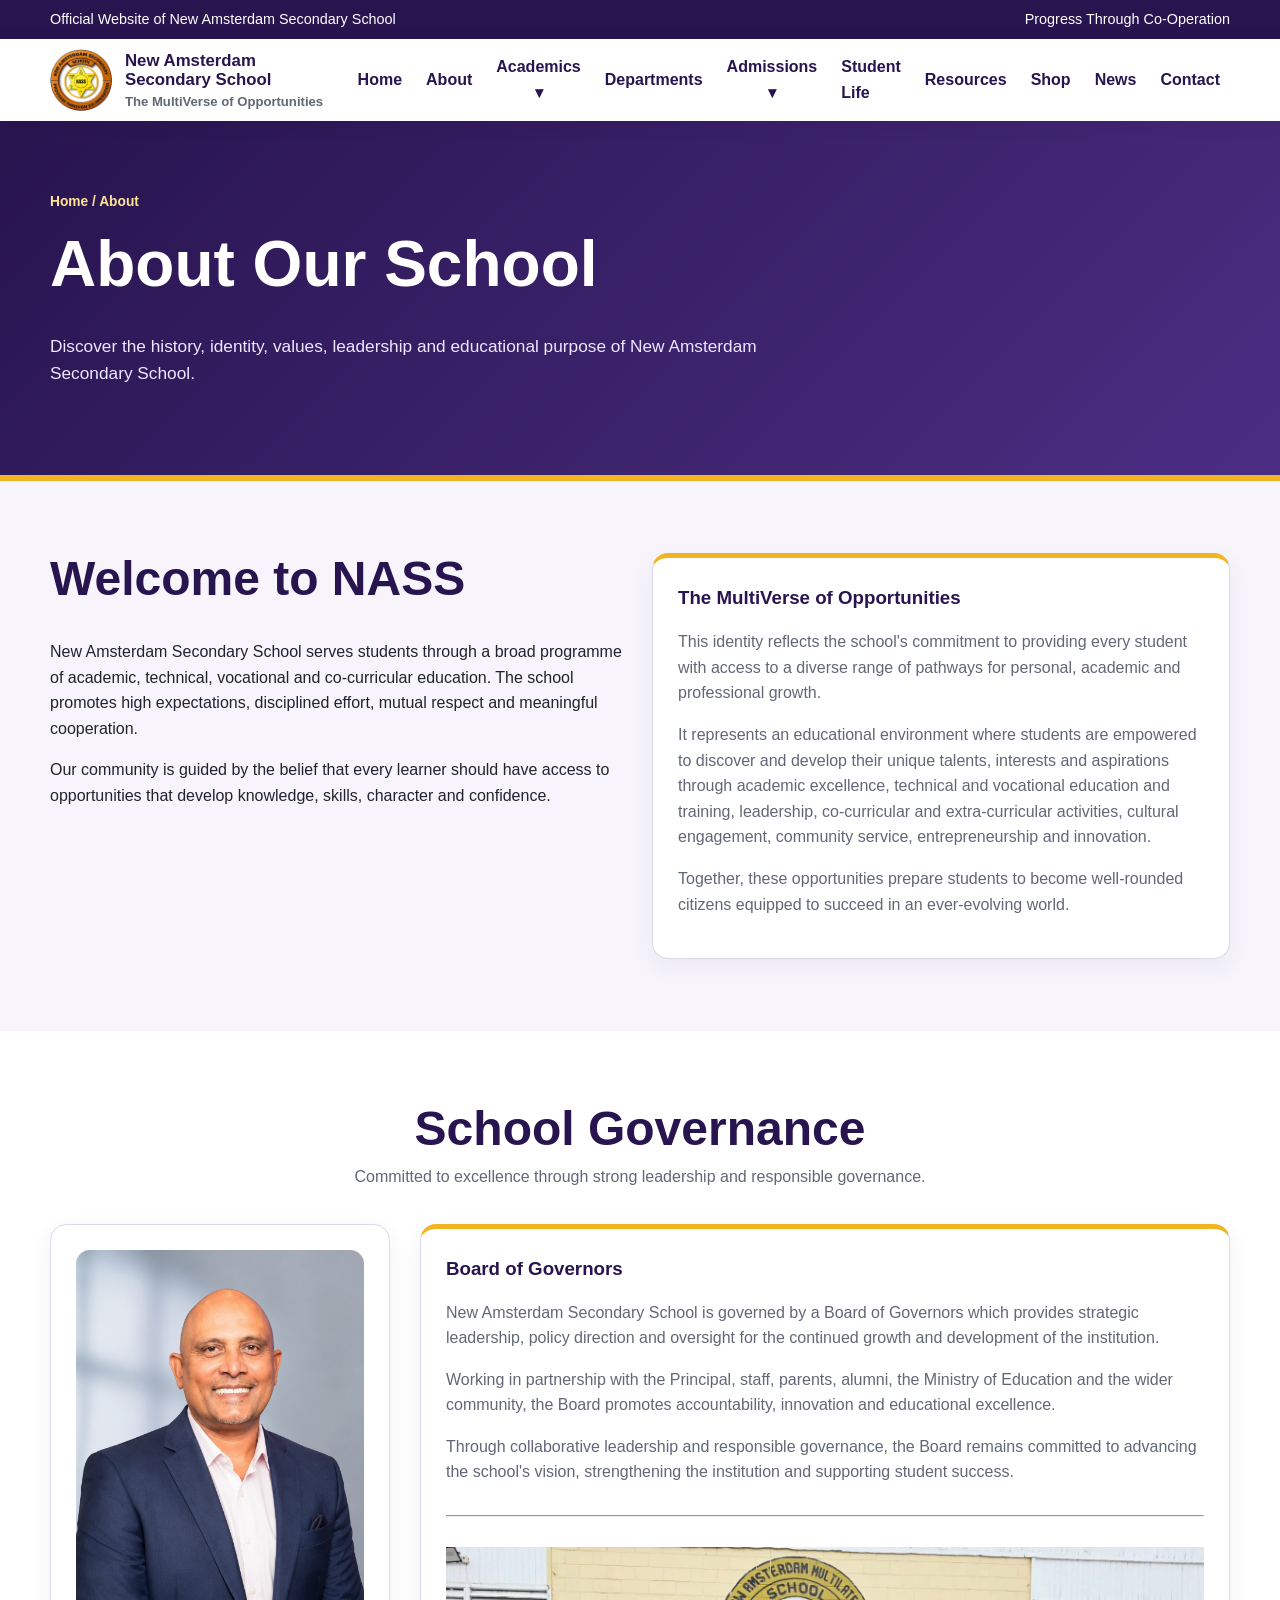
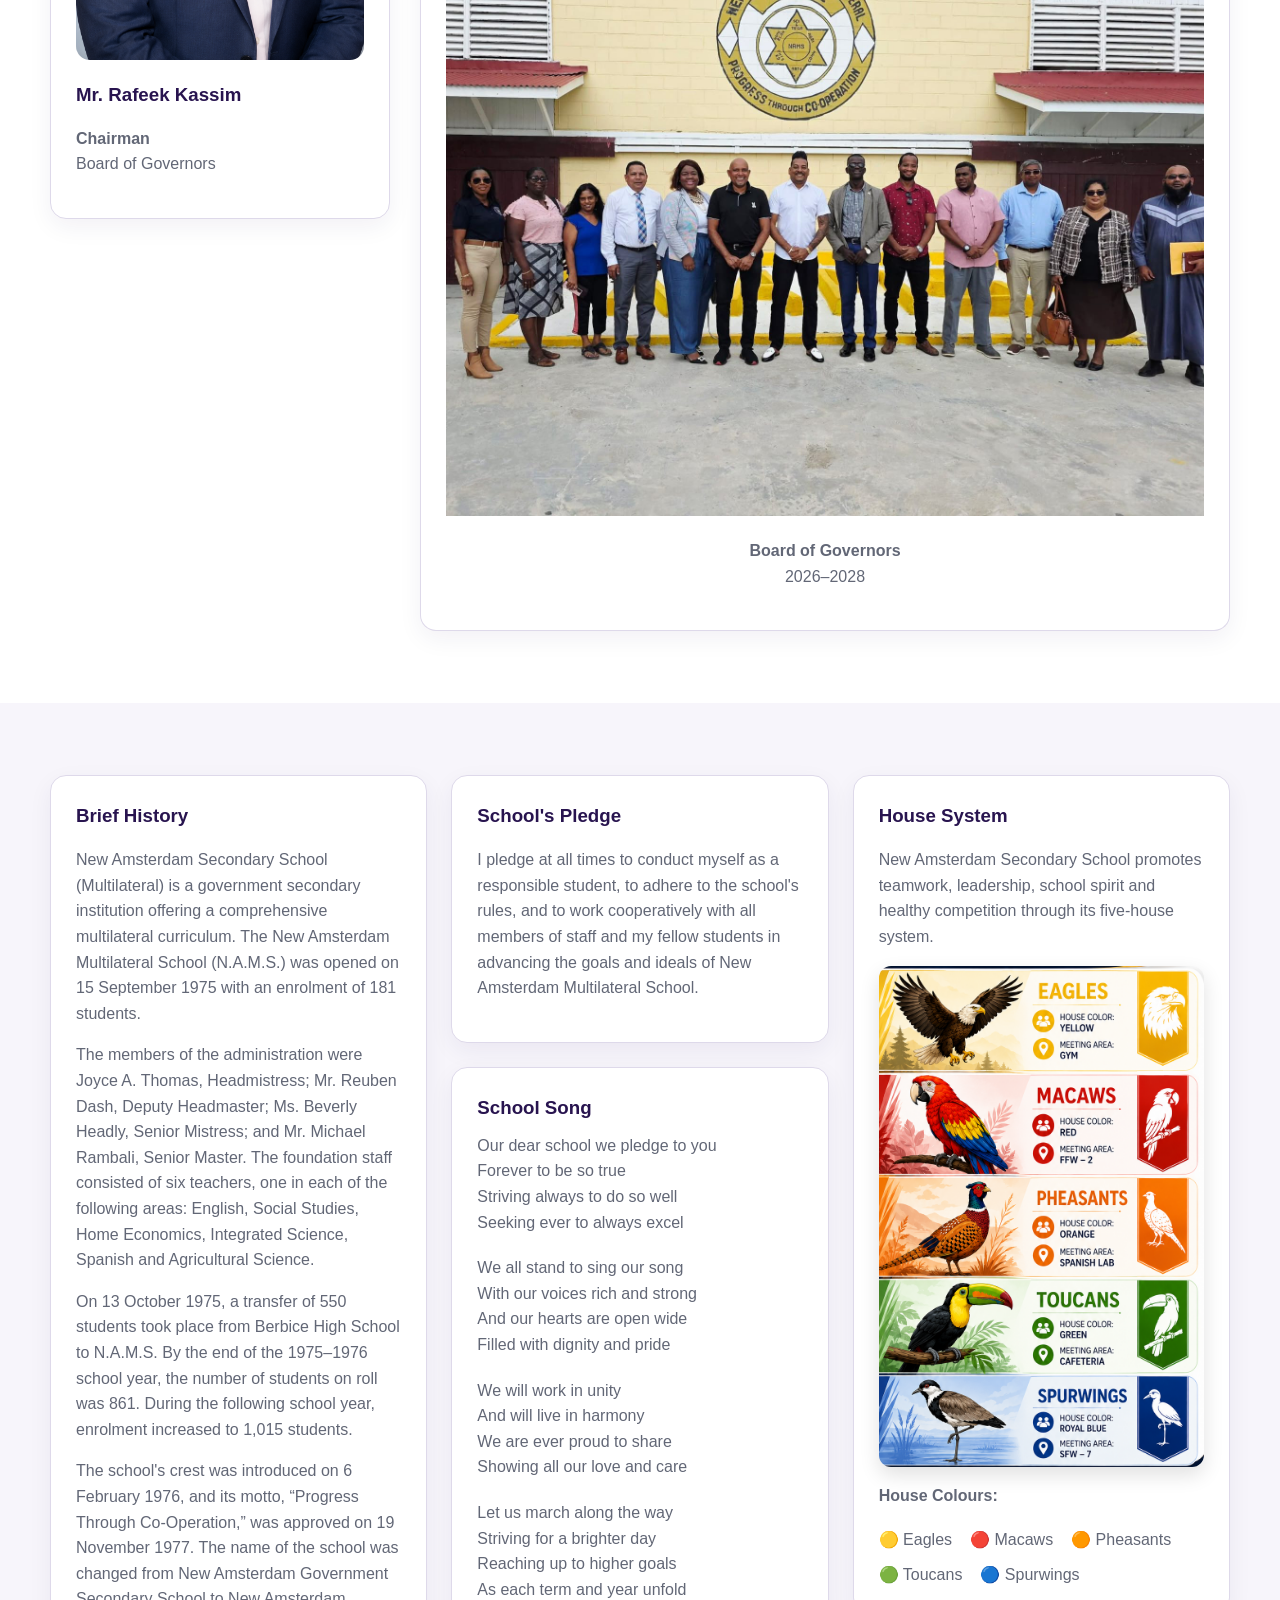
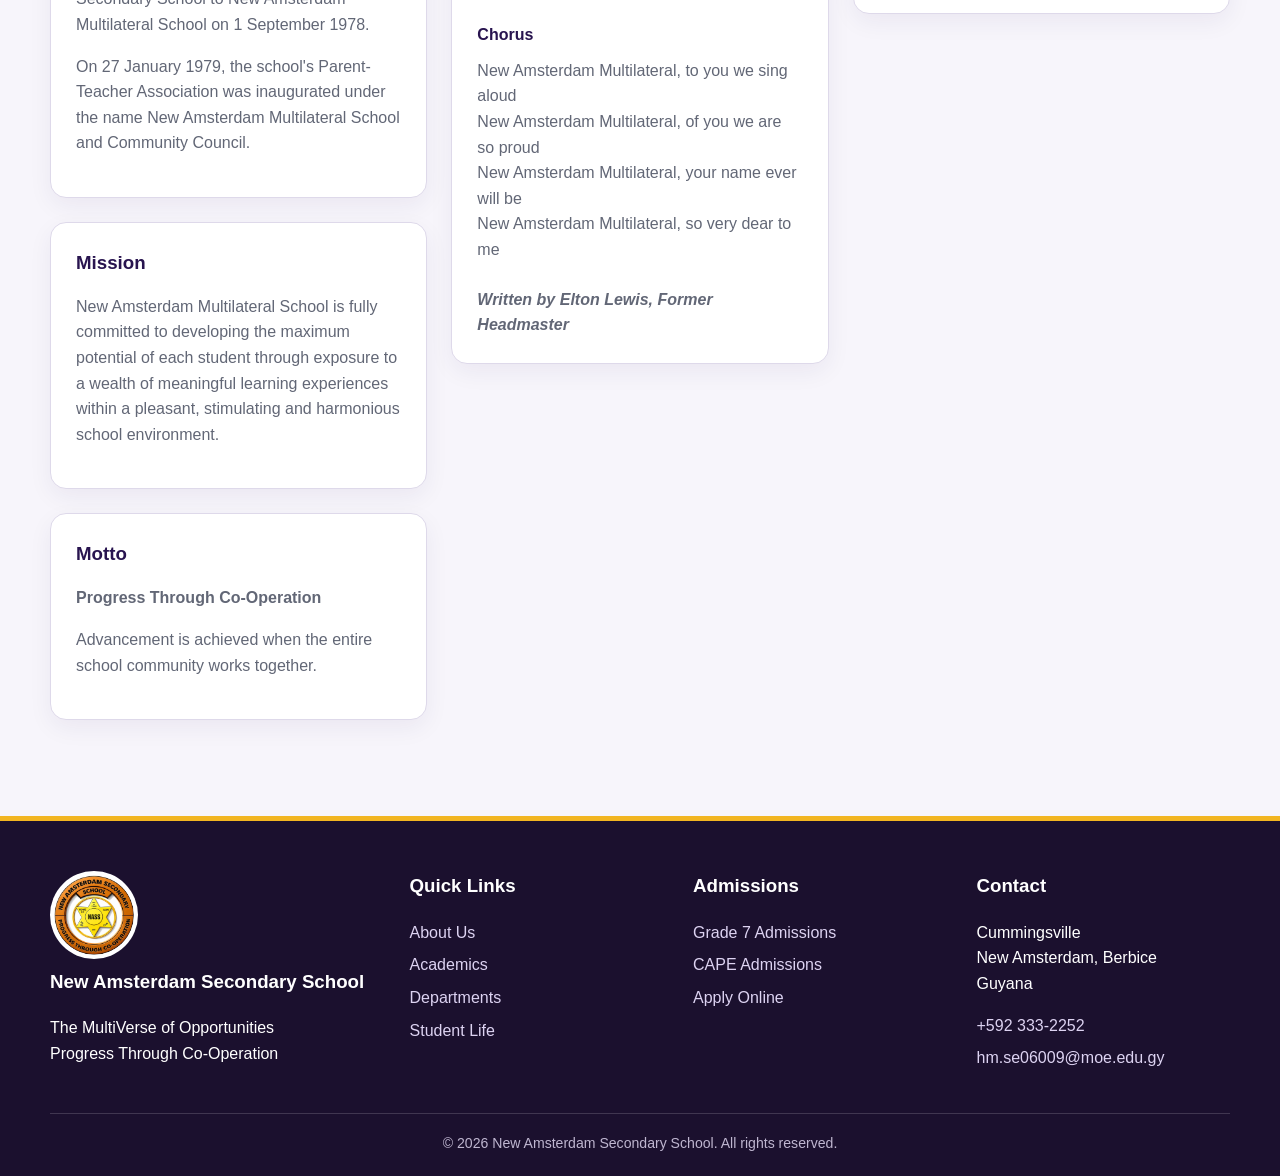
==== about.html @ 20fd279a "Add files via upload" ====
<!DOCTYPE html>
<html lang="en">
<head>
  <meta charset="UTF-8">
  <meta name="viewport" content="width=device-width, initial-scale=1">
  <title>About Us | New Amsterdam Secondary School</title>
  <meta name="description" content="Learn about New Amsterdam Secondary School.">
  <link rel="stylesheet" href="styles.css">
  <style>
    .brand-copy{display:flex;flex-direction:column;align-items:flex-start;min-width:0;line-height:1.15}
    .brand-name,.brand-tag{display:block;width:100%}
    .brand-tag{margin-top:5px}
    .welcome-layout,.about-grid{align-items:start}
    .governance-section{background:#fff}
    .governance-layout{display:grid;grid-template-columns:340px minmax(0,1fr);gap:30px;align-items:start}
    .chairman-card,.governance-text{align-self:start;height:auto;min-width:0}
    .chairman-photo{width:100%;height:410px;object-fit:cover;object-position:center top;display:block;border-radius:14px;margin-bottom:20px}
    .school-song p{margin:0 0 20px}
    .school-song h4{margin:8px 0 10px;color:var(--purple-dark)}
    .song-credit{margin-top:24px;color:var(--muted);font-style:italic;font-weight:700}
    .house-card img{width:100%;display:block;margin-top:16px;border-radius:12px;box-shadow:0 8px 20px rgba(0,0,0,.12)}
    .house-colours{display:flex;flex-wrap:wrap;gap:10px 18px;margin-top:18px}
    .house-colours span{white-space:nowrap;color:var(--muted)}
    @media(max-width:760px){.governance-layout{grid-template-columns:1fr}.chairman-photo{height:auto;aspect-ratio:4/5}}
  </style>
</head>
<body>
  <a class="skip" href="#main">Skip to content</a>
  <div class="utility"><div class="container"><span>Official Website of New Amsterdam Secondary School</span><span>Progress Through Co-Operation</span></div></div>
  <header class="site-header">
    <div class="container brand-row">
      <a class="brand" href="index.html"><img src="nass-crest.png" alt="New Amsterdam Secondary School crest"><span class="brand-copy"><span class="brand-name">New Amsterdam Secondary School</span><span class="brand-tag">The MultiVerse of Opportunities</span></span></a>
      <button class="nav-toggle" aria-expanded="false">Menu</button>
      <nav class="nav" aria-label="Main navigation">
        <a href="index.html">Home</a><a href="about.html">About</a>
        <div class="dropdown"><button class="dropbtn">Academics ▾</button><div class="dropdown-menu"><a href="academics.html#foundation">Foundation Programme</a><a href="academics.html#streams of study">Streams of Study </a><a href="academics.html#csec">CSEC</a><a href="academics.html#cape">CAPE</a><a href="academics.html#cvq">CVQ</a><a href="academics.html#ccslc">CCSLC</a></div></div>
        <a href="departments.html">Departments</a>
        <div class="dropdown"><button class="dropbtn">Admissions ▾</button><div class="dropdown-menu"><a href="admissions.html">Admissions Overview</a><a href="grade7-admissions.html">Grade 7 Admissions</a><a href="cape-admissions.html">CAPE Admissions</a></div></div>
        <a href="student-life.html">Student Life</a> <a href="resources.html">
                    Resources
<a href="shop.html">Shop</a>
                </a> <a href="news.html">News</a><a href="contact.html">Contact</a>
      </nav>
    </div>
  </header>

  <main id="main">
    <section class="page-hero"><div class="container"><div class="breadcrumbs">Home / About</div><h1>About Our School</h1><p>Discover the history, identity, values, leadership and educational purpose of New Amsterdam Secondary School.</p></div></section>

    <section class="welcome-section">
      <div class="container grid-2 welcome-layout">
        <div>
          <div class="section-head left"><h2>Welcome to NASS</h2></div>
          <p>New Amsterdam Secondary School serves students through a broad programme of academic, technical, vocational and co-curricular education. The school promotes high expectations, disciplined effort, mutual respect and meaningful cooperation.</p>
          <p>Our community is guided by the belief that every learner should have access to opportunities that develop knowledge, skills, character and confidence.</p>
        </div>
        <div class="card accent-card">
          <h3>The MultiVerse of Opportunities</h3>
          <p>This identity reflects the school's commitment to providing every student with access to a diverse range of pathways for personal, academic and professional growth.</p>
          <p>It represents an educational environment where students are empowered to discover and develop their unique talents, interests and aspirations through academic excellence, technical and vocational education and training, leadership, co-curricular and extra-curricular activities, cultural engagement, community service, entrepreneurship and innovation.</p>
          <p>Together, these opportunities prepare students to become well-rounded citizens equipped to succeed in an ever-evolving world.</p>
        </div>
      </div>
    </section>

    <section class="governance-section">
      <div class="container">
        <div class="section-head"><h2>School Governance</h2><p>Committed to excellence through strong leadership and responsible governance.</p></div>
        <div class="governance-layout">
          <div class="card chairman-card">
            <img src="chairman.png" alt="Mr. Rafeek Kassim, Chairman of the Board of Governors" class="chairman-photo">
            <h3>Mr. Rafeek Kassim</h3>
            <p><strong>Chairman</strong><br>Board of Governors</p>
          </div>
          <div class="card accent-card governance-text">
            <h3>Board of Governors</h3>
            <p>New Amsterdam Secondary School is governed by a Board of Governors which provides strategic leadership, policy direction and oversight for the continued growth and development of the institution.</p>
            <p>Working in partnership with the Principal, staff, parents, alumni, the Ministry of Education and the wider community, the Board promotes accountability, innovation and educational excellence.</p>
            <p>Through collaborative leadership and responsible governance, the Board remains committed to advancing the school's vision, strengthening the institution and supporting student success.
</p>
<hr style="margin:30px 0;">
<img src="board-members.jpeg"
     alt="Board of Governors"
     class="board-photo">
<p style="text-align:center; margin-top:15px;">
<strong>Board of Governors</strong><br>
2026–2028
</p>
          </div>
        </div>
      </div>
    </section>

    <section>
      <div class="container about-cards">
        <div class="card">
          <h3>Brief History</h3>
          <p>New Amsterdam Secondary School (Multilateral) is a government secondary institution offering a comprehensive multilateral curriculum. The New Amsterdam Multilateral School (N.A.M.S.) was opened on 15 September 1975 with an enrolment of 181 students.</p>
          <p>The members of the administration were Joyce A. Thomas, Headmistress; Mr. Reuben Dash, Deputy Headmaster; Ms. Beverly Headly, Senior Mistress; and Mr. Michael Rambali, Senior Master. The foundation staff consisted of six teachers, one in each of the following areas: English, Social Studies, Home Economics, Integrated Science, Spanish and Agricultural Science.</p>
          <p>On 13 October 1975, a transfer of 550 students took place from Berbice High School to N.A.M.S. By the end of the 1975–1976 school year, the number of students on roll was 861. During the following school year, enrolment increased to 1,015 students.</p>
          <p>The school's crest was introduced on 6 February 1976, and its motto, “Progress Through Co-Operation,” was approved on 19 November 1977. The name of the school was changed from New Amsterdam Government Secondary School to New Amsterdam Multilateral School on 1 September 1978.</p>
          <p>On 27 January 1979, the school's Parent-Teacher Association was inaugurated under the name New Amsterdam Multilateral School and Community Council.</p>
        </div>

        <div class="card"><h3>Mission</h3><p>New Amsterdam Multilateral School is fully committed to developing the maximum potential of each student through exposure to a wealth of meaningful learning experiences within a pleasant, stimulating and harmonious school environment.</p></div>

        <div class="card"><h3>Motto</h3><p><strong>Progress Through Co-Operation</strong></p><p>Advancement is achieved when the entire school community works together.</p></div>

        <div class="card"><h3>School's Pledge</h3><p>I pledge at all times to conduct myself as a responsible student, to adhere to the school's rules, and to work cooperatively with all members of staff and my fellow students in advancing the goals and ideals of New Amsterdam Multilateral School.</p></div>

        <div class="card school-song">
          <h3>School Song</h3>
          <p>Our dear school we pledge to you<br>Forever to be so true<br>Striving always to do so well<br>Seeking ever to always excel</p>
          <p>We all stand to sing our song<br>With our voices rich and strong<br>And our hearts are open wide<br>Filled with dignity and pride</p>
          <p>We will work in unity<br>And will live in harmony<br>We are ever proud to share<br>Showing all our love and care</p>
          <p>Let us march along the way<br>Striving for a brighter day<br>Reaching up to higher goals<br>As each term and year unfold</p>
          <h4>Chorus</h4>
          <p>New Amsterdam Multilateral, to you we sing aloud<br>New Amsterdam Multilateral, of you we are so proud<br>New Amsterdam Multilateral, your name ever will be<br>New Amsterdam Multilateral, so very dear to me</p>
          <div class="song-credit">Written by Elton Lewis, Former Headmaster</div>
        </div>

        <div class="card house-card">
          <h3>House System</h3>
          <p>New Amsterdam Secondary School promotes teamwork, leadership, school spirit and healthy competition through its five-house system.</p>
          <img src="houses.png" alt="New Amsterdam Secondary School House System">
          <p><strong>House Colours:</strong></p>
          <div class="house-colours"><span>🟡 Eagles</span><span>🔴 Macaws</span><span>🟠 Pheasants</span><span>🟢 Toucans</span><span>🔵 Spurwings</span></div>
        </div>
      </div>
    </section>
  </main>

  <footer class="footer">
    <div class="container">
      <div class="footer-grid">
        <div><img src="nass-crest.png" alt="New Amsterdam Secondary School crest" style="width:88px;background:white;border-radius:50%;padding:4px"><h3>New Amsterdam Secondary School</h3><p>The MultiVerse of Opportunities<br>Progress Through Co-Operation</p></div>
        <div><h3>Quick Links</h3><a href="about.html">About Us</a><a href="academics.html">Academics</a><a href="departments.html">Departments</a><a href="student-life.html">Student Life</a></div>
        <div><h3>Admissions</h3><a href="grade7-admissions.html">Grade 7 Admissions</a><a href="cape-admissions.html">CAPE Admissions</a><a href="https://script.google.com/macros/s/AKfycbzB4xOwSAQT3T6wn8Ftz0v46wFkwLbsAv4fvyOl8fUjMCfb0Seq74mv4WgK6Ysi33HO/exec" target="_blank" rel="noopener">Apply Online</a></div>
        <div><h3>Contact</h3><p>Cummingsville<br>New Amsterdam, Berbice<br>Guyana</p><a href="tel:+5923332252">+592 333-2252</a><a href="mailto:hm.se06009@moe.edu.gy">hm.se06009@moe.edu.gy</a></div>
      </div>
      <div class="footer-bottom">© <span data-year></span> New Amsterdam Secondary School. All rights reserved.</div>
    </div>
  </footer>

  <script src="script.js"></script>
</body>
</html>
---- styles.css ----
:root{--purple:#4b2e83;--purple-dark:#28144f;--purple-soft:#eee8f8;--gold:#f2b521;--gold-soft:#fff4d1;--ink:#1f2430;--muted:#626776;--white:#fff;--line:#ded9ea;--bg:#f7f5fb;--green:#17744a;--shadow:0 14px 38px rgba(40,20,79,.11)}
*{box-sizing:border-box}html{scroll-behavior:smooth}body{margin:0;font-family:Inter,Segoe UI,Arial,sans-serif;color:var(--ink);background:var(--bg);line-height:1.6}img{max-width:100%}a{color:inherit}.container{width:min(1180px,calc(100% - 36px));margin:auto}.skip{position:absolute;left:-999px}.skip:focus{left:12px;top:12px;background:#fff;padding:10px;z-index:99}.utility{background:var(--purple-dark);color:#fff;font-size:.9rem}.utility .container{display:flex;justify-content:space-between;gap:16px;padding:8px 0;flex-wrap:wrap}.site-header{background:#fff;position:sticky;top:0;z-index:40;box-shadow:0 3px 16px rgba(0,0,0,.08)}.brand-row{display:flex;align-items:center;justify-content:space-between;min-height:82px;gap:22px}.brand{display:flex;align-items:center;gap:13px;text-decoration:none}.brand img{width:62px;height:62px;object-fit:contain}.brand-copy{display:flex;flex-direction:column;align-items:flex-start;min-width:0;line-height:1.15}.brand-name{display:block;font-weight:900;color:var(--purple-dark);font-size:1.2rem;line-height:1.15;white-space:nowrap}.brand-tag{display:block;margin-top:5px;font-size:.82rem;color:var(--muted);font-weight:700;white-space:nowrap}.nav-toggle{display:none;border:0;background:var(--purple-soft);color:var(--purple-dark);padding:10px 12px;border-radius:8px;font-weight:800}.nav{display:flex;align-items:center;gap:4px}.nav a,.dropbtn{border:0;background:none;text-decoration:none;color:var(--purple-dark);font:inherit;font-weight:800;padding:12px 10px;border-radius:8px;cursor:pointer}.nav a:hover,.nav a.active,.dropbtn:hover{background:var(--purple-soft)}.dropdown{position:relative}.dropdown-menu{display:none;position:absolute;top:100%;left:0;min-width:235px;background:#fff;border:1px solid var(--line);border-radius:12px;padding:8px;box-shadow:var(--shadow)}.dropdown:hover .dropdown-menu,.dropdown:focus-within .dropdown-menu{display:block}.dropdown-menu a{display:block}.staff-link{background:var(--gold)!important;color:var(--purple-dark)!important}.hero{position:relative;background-image:linear-gradient(90deg,rgba(27,12,58,.94) 0%,rgba(40,20,79,.86) 46%,rgba(40,20,79,.58) 72%,rgba(40,20,79,.42) 100%),url("banner.jpeg");background-size:cover;background-position:center center;background-repeat:no-repeat;color:#fff;overflow:hidden;border-bottom:6px solid var(--gold)}.hero::after{content:"";position:absolute;inset:0;background:linear-gradient(180deg,rgba(0,0,0,.06),rgba(0,0,0,.18));pointer-events:none}.hero-grid{position:relative;z-index:1;display:grid;grid-template-columns:minmax(0,1.35fr) minmax(240px,.65fr);min-height:590px;align-items:center;gap:48px;padding:72px 0}.hero-copy{max-width:780px}.eyebrow{display:inline-block;color:#ffe79a;text-transform:uppercase;letter-spacing:.14em;font-weight:900;font-size:.78rem}.hero h1{font-size:clamp(3rem,6vw,5.8rem);line-height:.94;margin:14px 0 14px;text-wrap:balance;text-shadow:0 5px 18px rgba(0,0,0,.32)}.hero-tagline{margin:0 0 10px!important;color:#ffd75e!important;font-size:clamp(1.25rem,2.2vw,1.8rem)!important;font-weight:900;letter-spacing:.015em}.hero-intro{font-size:clamp(1rem,1.5vw,1.2rem)!important;max-width:690px;color:#f3efff!important;text-shadow:0 2px 8px rgba(0,0,0,.4)}.hero-crest{display:grid;place-items:center}.hero-crest img{width:min(300px,24vw);filter:drop-shadow(0 22px 38px rgba(0,0,0,.38));background:rgba(255,255,255,.97);border-radius:50%;padding:8px;border:7px solid var(--gold)}.actions{display:flex;gap:12px;flex-wrap:wrap;margin-top:26px}.btn{display:inline-flex;align-items:center;justify-content:center;text-decoration:none;font-weight:900;border-radius:10px;padding:13px 19px;border:2px solid transparent}.btn-primary{background:var(--gold);color:var(--purple-dark)}.btn-light{border-color:#fff;color:#fff}.btn-purple{background:var(--purple);color:#fff}.quick{margin-top:-34px;position:relative;z-index:3}.quick-grid{display:grid;grid-template-columns:repeat(4,1fr);background:#fff;border-radius:18px;box-shadow:var(--shadow);overflow:hidden}.quick a{padding:24px 20px;text-decoration:none;border-right:1px solid var(--line)}.quick a:last-child{border:0}.quick strong{display:block;color:var(--purple-dark);font-size:1.04rem}.quick span{font-size:.87rem;color:var(--muted)}section{padding:72px 0}.section-head{max-width:760px;margin:0 auto 34px;text-align:center}.section-head.left{margin-left:0;text-align:left}.section-head h2{font-size:clamp(2rem,4vw,3rem);color:var(--purple-dark);margin:0 0 9px;line-height:1.08}.section-head p{margin:0;color:var(--muted)}.grid-2{display:grid;grid-template-columns:repeat(2,1fr);gap:24px}.grid-3{display:grid;grid-template-columns:repeat(3,1fr);gap:22px};align-items:start;
}.grid-4{display:grid;grid-template-columns:repeat(4,1fr);gap:20px}.card{background:#fff;border:1px solid var(--line);border-radius:16px;padding:25px;box-shadow:0 8px 24px rgba(40,20,79,.06)}.card h3{color:var(--purple-dark);margin:0 0 10px}.card p{color:var(--muted)}.icon{width:48px;height:48px;border-radius:12px;background:var(--purple-soft);display:grid;place-items:center;color:var(--purple);font-weight:900;font-size:1.2rem;margin-bottom:16px}.accent-card{border-top:5px solid var(--gold)}.purple-band{background:var(--purple-dark);color:#fff}.purple-band .section-head h2,.purple-band h3{color:#fff}.purple-band .section-head p{color:#ddd3f2}.programme-card{background:#fff;color:var(--ink);border-radius:15px;padding:24px}.programme-card .label{display:inline-block;background:var(--gold-soft);color:#6b4c00;border-radius:999px;padding:5px 10px;font-weight:900;font-size:.78rem}.news-card{overflow:hidden;padding:0}.news-visual{height:165px;background:linear-gradient(135deg,var(--purple),#7a5bb3);display:grid;place-items:center;color:#fff;font-size:2.5rem}.news-body{padding:22px}.notice{background:var(--gold-soft);border-left:5px solid var(--gold);padding:16px 18px;border-radius:9px}.page-hero{background:linear-gradient(135deg,var(--purple-dark),var(--purple));color:#fff;padding:70px 0;border-bottom:6px solid var(--gold)}.page-hero h1{font-size:clamp(2.5rem,5vw,4.5rem);margin:0 0 10px}.page-hero p{max-width:760px;color:#eee7ff;font-size:1.08rem}.breadcrumbs{font-weight:800;font-size:.86rem;color:#ffe394}.content-list{padding-left:20px}.content-list li{margin-bottom:9px}.requirements{display:grid;grid-template-columns:repeat(2,1fr);gap:12px}.requirements div{background:var(--gold-soft);border-left:4px solid var(--gold);padding:14px;border-radius:8px;font-weight:800}.table-wrap{overflow:auto}.programme-table{width:100%;border-collapse:collapse;background:#fff}.programme-table th,.programme-table td{border:1px solid var(--line);padding:12px;text-align:left;vertical-align:top}.programme-table th{background:var(--purple);color:#fff}.contact-grid{display:grid;grid-template-columns:.8fr 1.2fr;gap:25px}.form-card label{display:block;font-weight:800;margin:12px 0 6px}.form-card input,.form-card textarea{width:100%;border:1px solid #bdb7cc;border-radius:8px;padding:11px;font:inherit}.form-card textarea{min-height:130px}.footer{background:#1b102e;color:#fff;border-top:5px solid var(--gold);padding:50px 0 22px}.footer-grid{display:grid;grid-template-columns:1.3fr repeat(3,1fr);gap:30px}.footer h3{margin-top:0}.footer a{display:block;text-decoration:none;color:#ddd3f2;margin:7px 0}.footer-bottom{border-top:1px solid rgba(255,255,255,.16);margin-top:30px;padding-top:18px;text-align:center;color:#bfb6d0;font-size:.88rem}
@media(max-width:980px){.nav-toggle{display:block}.nav{display:none;position:absolute;top:82px;left:0;right:0;background:#fff;padding:12px 18px;box-shadow:var(--shadow);flex-direction:column;align-items:stretch}.nav.open{display:flex}.dropdown-menu{position:static;box-shadow:none;border:0;padding-left:14px}.dropdown:hover .dropdown-menu{display:none}.dropdown.open .dropdown-menu{display:block}.hero-grid{grid-template-columns:1fr;text-align:center;min-height:auto;padding:64px 0}.hero p{margin-left:auto;margin-right:auto}.actions{justify-content:center}.hero-crest{display:grid}.hero-crest img{width:min(230px,48vw)}.quick-grid,.grid-4{grid-template-columns:repeat(2,1fr)}.grid-3{grid-template-columns:repeat(2,1fr)}.footer-grid{grid-template-columns:repeat(2,1fr)}}
@media(max-width:680px){.utility .container{justify-content:center}.brand-name{font-size:1rem}.brand-tag{display:none}.quick-grid,.grid-2,.grid-3,.grid-4,.contact-grid,.footer-grid,.requirements{grid-template-columns:1fr}.quick a{border-right:0;border-bottom:1px solid var(--line)}.hero-grid{min-height:auto;padding:58px 0 64px;gap:30px}.hero h1{font-size:clamp(2.65rem,12vw,4rem)}.hero-crest img{width:min(190px,52vw)}section{padding:55px 0}.page-hero{padding:55px 0}}
.foundation-image{
    margin-top:25px;
}

.foundation-image img{
    width:100%;
    border-radius:12px;
    display:block;
    box-shadow:0 8px 20px rgba(0,0,0,.12);
}
.cvq-image{
    margin-top:25px;
}

.cvq-image img{
    width:120%;
    border-radius:12px;
    display:block;
    box-shadow:0 8px 20px rgba(0,0,0,.12);
}
.about-cards{
    column-count:3;
    column-gap:24px;
}

.about-cards .card{
    display:inline-block;
    width:100%;
    margin:0 0 24px;
    break-inside:avoid;
}

@media (max-width:980px){
    .about-cards{
        column-count:2;
    }
}

@media (max-width:680px){
    .about-cards{
        column-count:1;
    }
}
.board-members {
    width:100%;
    border-radius:12px;
    margin-top:20px;
    border:4px solid #ffffff;
    box-shadow:0 8px 24px rgba(0,0,0,.15);
}
.brand{
    min-width:0;
}

.brand-copy{
    min-width:0;
}

.brand-name{
    font-size:1.05rem;
    white-space:normal;
    line-height:1.15;
}

.brand-tag{
    white-space:normal;
}

.nav{
    margin-left:auto;
}
.pe-uniform-wrapper{
    display:flex;
    justify-content:center;
}

.pe-uniform-wrapper .uniform-card{
    width:100%;
    max-width:900px;
}
.uniform-group .section-head{
    text-align:center;
    margin-bottom:30px;
}

.uniform-group .section-head h2{
    margin-bottom:10px;
}
.cricket-feature{
    background:#fff;
}

.cricket-story{
    padding:30px;
}

.cricket-story-text{
    max-width:900px;
    margin:0 auto 30px;
    text-align:center;
}

.cricket-story-text h3{
    font-size:1.6rem;
}

.cricket-gallery{
    display:grid;
    grid-template-columns:repeat(2,minmax(0,1fr));
    gap:18px;
}

.cricket-gallery a{
    display:block;
    overflow:hidden;
    border-radius:12px;
}

.cricket-gallery img{
    width:100%;
    height:320px;
    display:block;
    object-fit:cover;
    transition:transform .25s ease;
}

.cricket-gallery img:hover{
    transform:scale(1.03);
}

@media(max-width:760px){

    .cricket-gallery{
        grid-template-columns:1fr;
    }

    .cricket-gallery img{
        height:auto;
    }

}
/* Streams of Study */

.streams-grid{
    display:grid;
    grid-template-columns:repeat(auto-fit,minmax(230px,1fr));
    gap:18px;
    margin-top:20px;
}

.stream-box{
    background:#f8f8ff;
    border:1px solid #e6e0ff;
    border-radius:14px;
    padding:18px;
}

.stream-box h4{
    margin-bottom:10px;
    color:var(--purple-dark);
}

.stream-box p{
    margin:0;
}

.stream-box ul{
    margin:10px 0 0 20px;
}
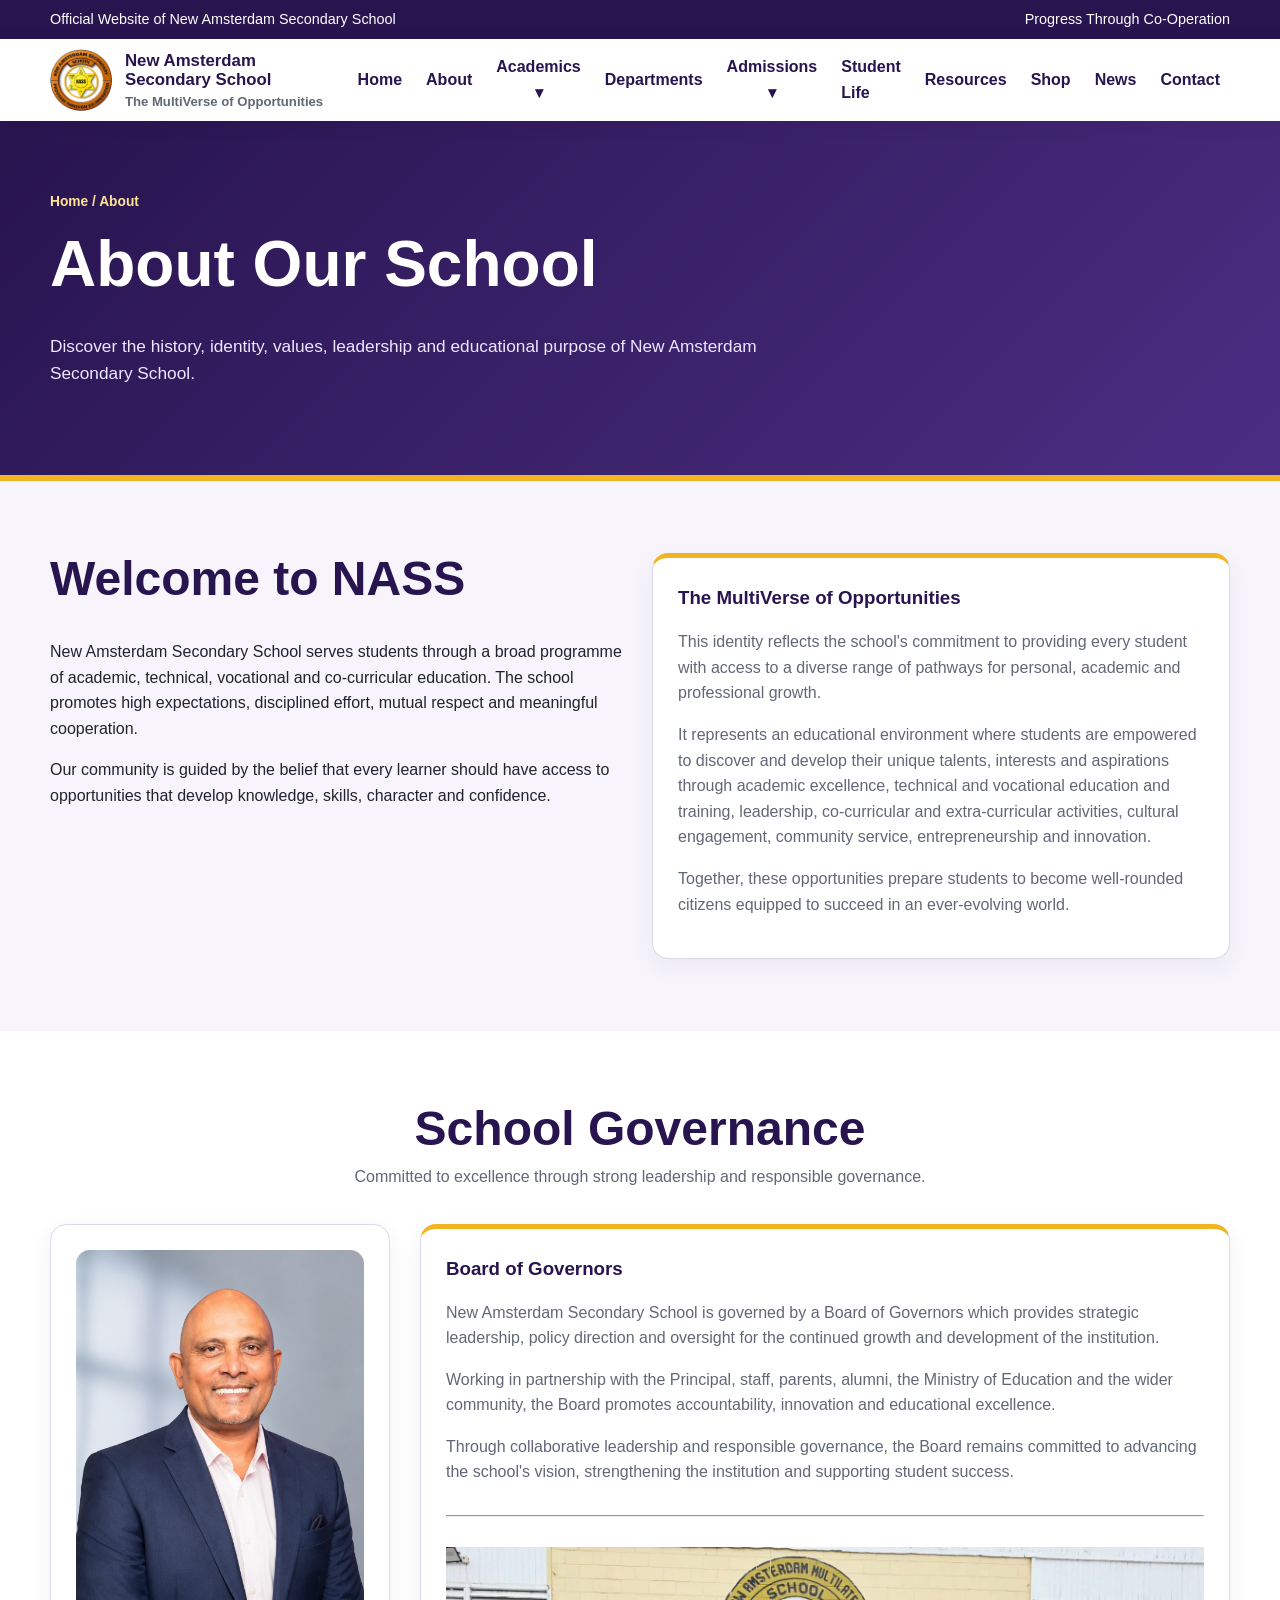
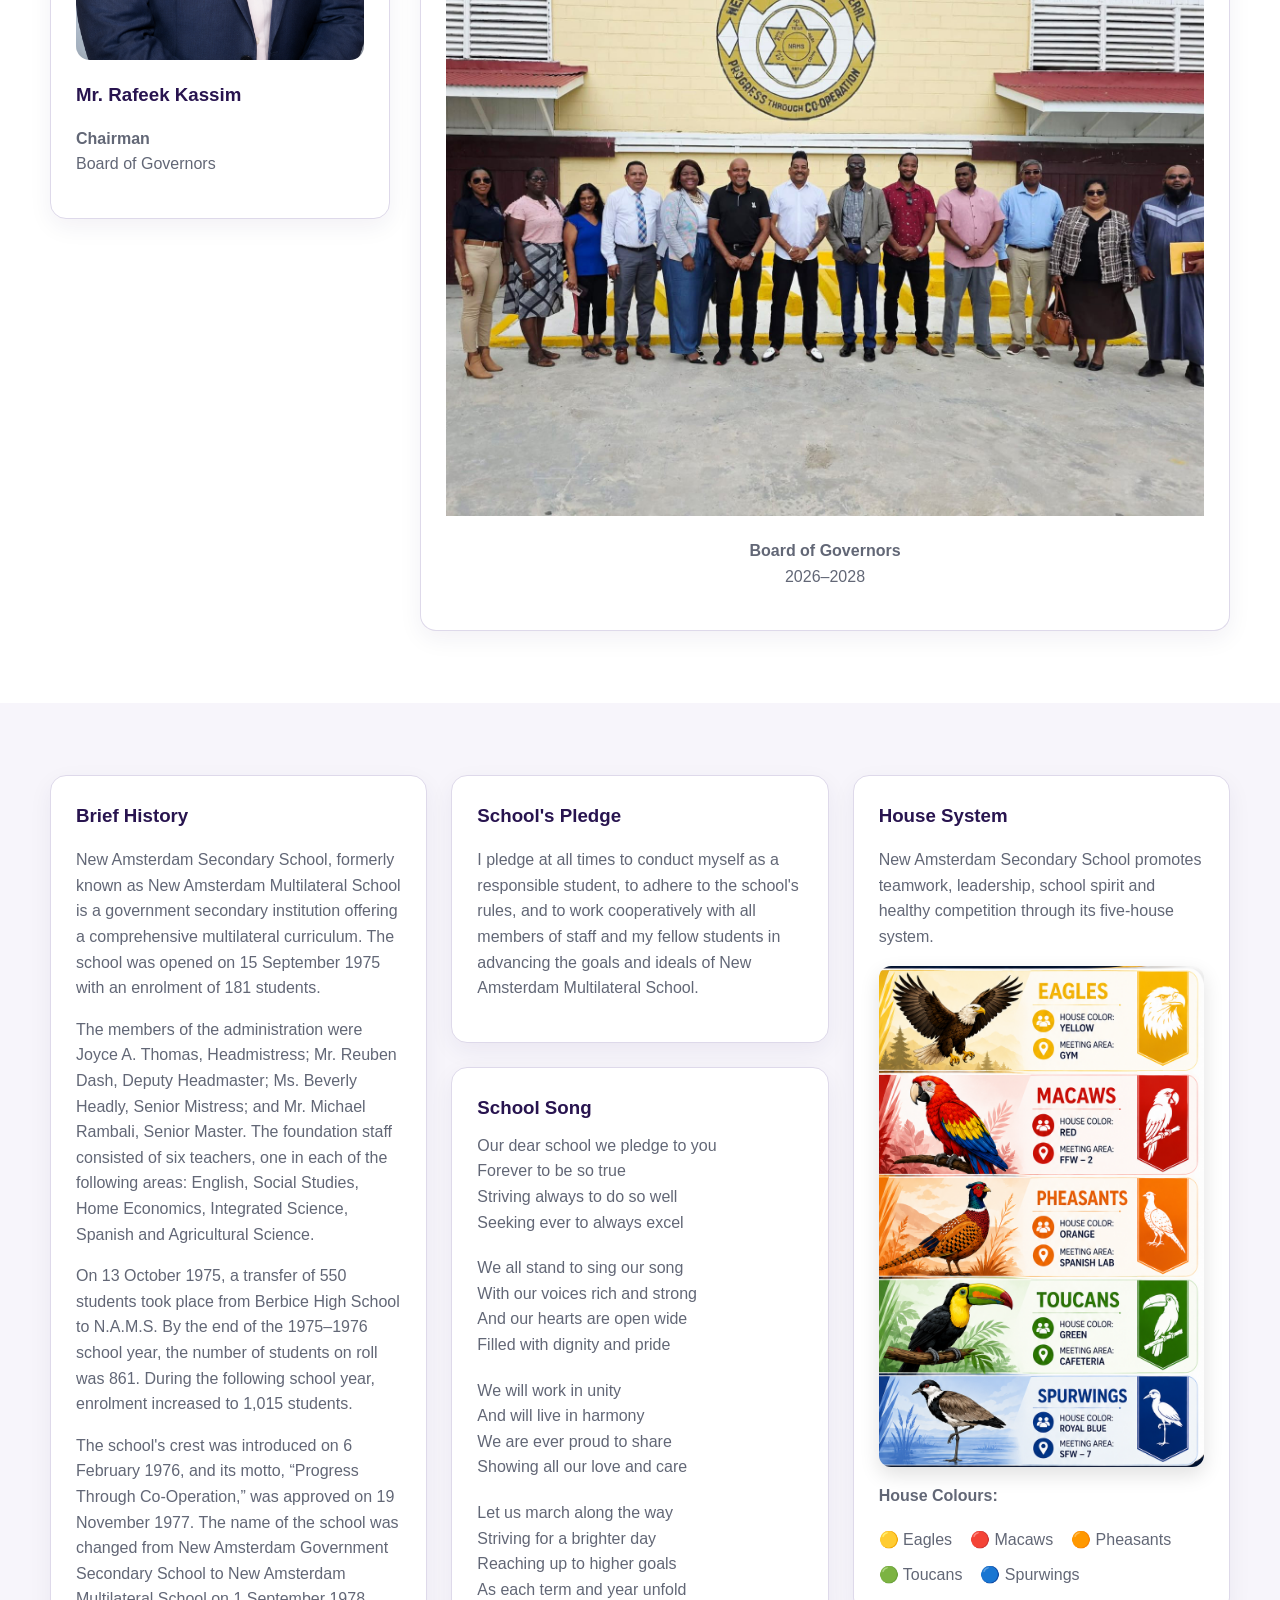
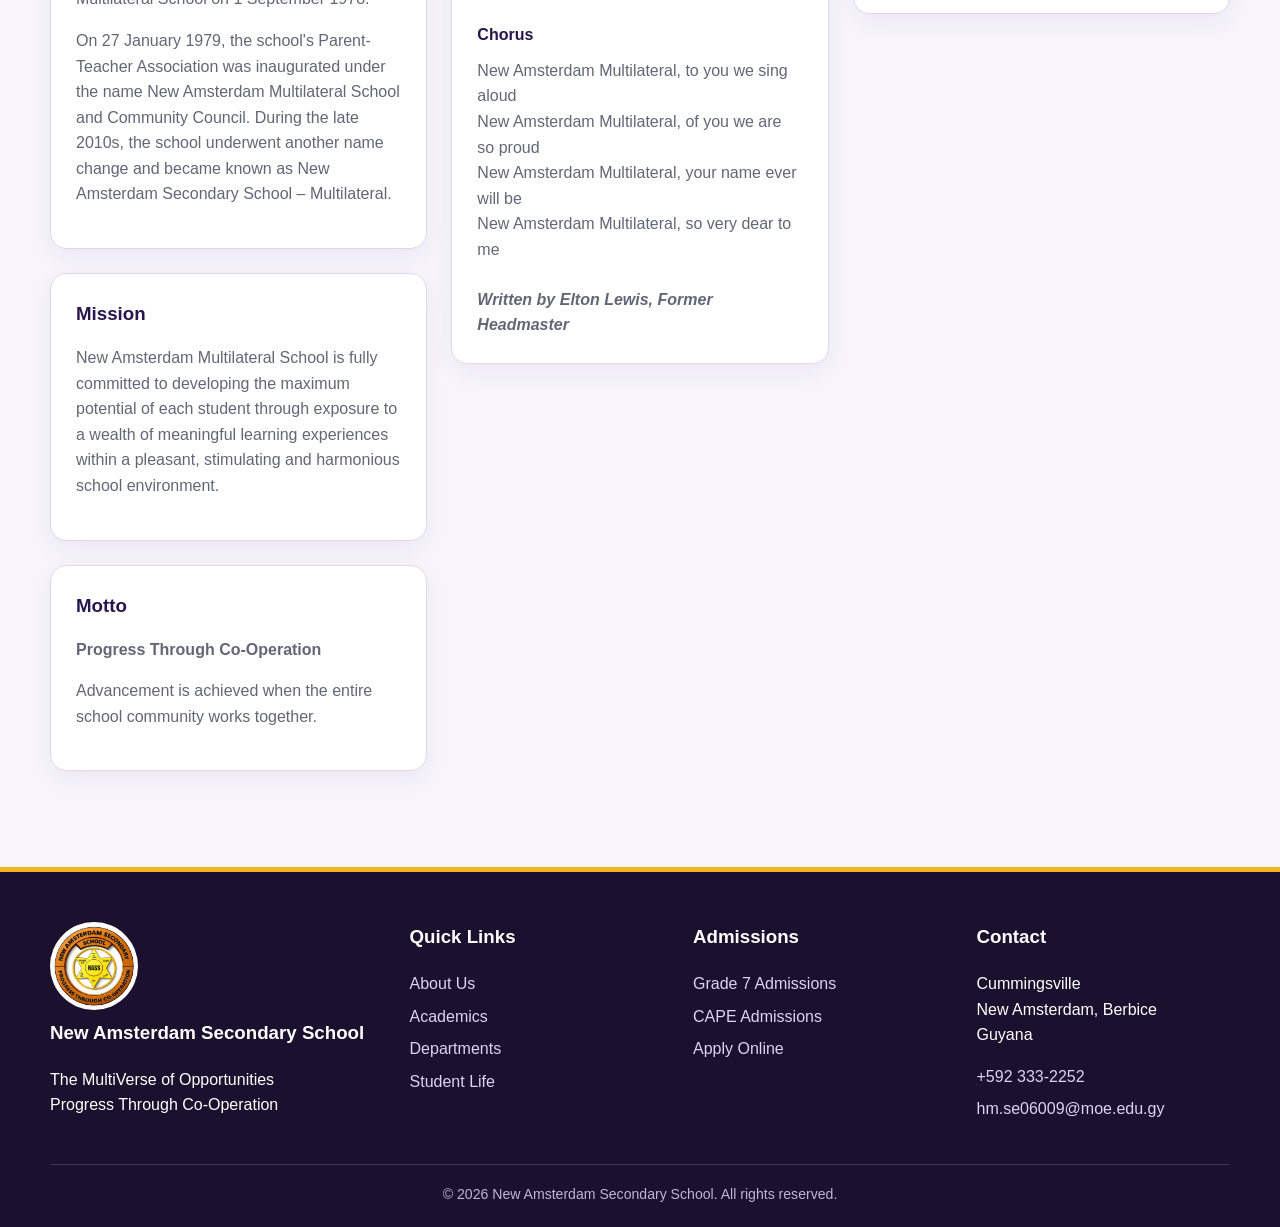
==== commit 8c014e26: "Add files via upload" ====
--- a/about.html
+++ b/about.html
@@ -94,12 +94,12 @@
     <section>
       <div class="container about-cards">
         <div class="card">
-          <h3>Brief History</h3>
-          <p>New Amsterdam Secondary School (Multilateral) is a government secondary institution offering a comprehensive multilateral curriculum. The New Amsterdam Multilateral School (N.A.M.S.) was opened on 15 September 1975 with an enrolment of 181 students.</p>
+          <h3>Brief History</h3> 
+          <p>New Amsterdam Secondary School, formerly known as New Amsterdam Multilateral School is a government secondary institution offering a comprehensive multilateral curriculum. The school was opened on 15 September 1975 with an enrolment of 181 students.</p>
           <p>The members of the administration were Joyce A. Thomas, Headmistress; Mr. Reuben Dash, Deputy Headmaster; Ms. Beverly Headly, Senior Mistress; and Mr. Michael Rambali, Senior Master. The foundation staff consisted of six teachers, one in each of the following areas: English, Social Studies, Home Economics, Integrated Science, Spanish and Agricultural Science.</p>
           <p>On 13 October 1975, a transfer of 550 students took place from Berbice High School to N.A.M.S. By the end of the 1975–1976 school year, the number of students on roll was 861. During the following school year, enrolment increased to 1,015 students.</p>
           <p>The school's crest was introduced on 6 February 1976, and its motto, “Progress Through Co-Operation,” was approved on 19 November 1977. The name of the school was changed from New Amsterdam Government Secondary School to New Amsterdam Multilateral School on 1 September 1978.</p>
-          <p>On 27 January 1979, the school's Parent-Teacher Association was inaugurated under the name New Amsterdam Multilateral School and Community Council.</p>
+          <p>On 27 January 1979, the school's Parent-Teacher Association was inaugurated under the name New Amsterdam Multilateral School and Community Council. During the late 2010s, the school underwent another name change and became known as New Amsterdam Secondary School – Multilateral.</p>
         </div>
 
         <div class="card"><h3>Mission</h3><p>New Amsterdam Multilateral School is fully committed to developing the maximum potential of each student through exposure to a wealth of meaningful learning experiences within a pleasant, stimulating and harmonious school environment.</p></div>
--- a/styles.css
+++ b/styles.css
@@ -172,4 +172,28 @@
 
 .stream-box ul{
     margin:10px 0 0 20px;
+}
+.location-section {
+    background: #ffffff;
+}
+
+.map-container {
+    width: 100%;
+    margin-top: 2rem;
+    border-radius: 18px;
+    overflow: hidden;
+    box-shadow: 0 12px 30px rgba(0, 0, 0, 0.12);
+}
+
+.map-container iframe {
+    display: block;
+    width: 100%;
+    height: 450px;
+    border: 0;
+}
+
+@media (max-width: 700px) {
+    .map-container iframe {
+        height: 350px;
+    }
 }
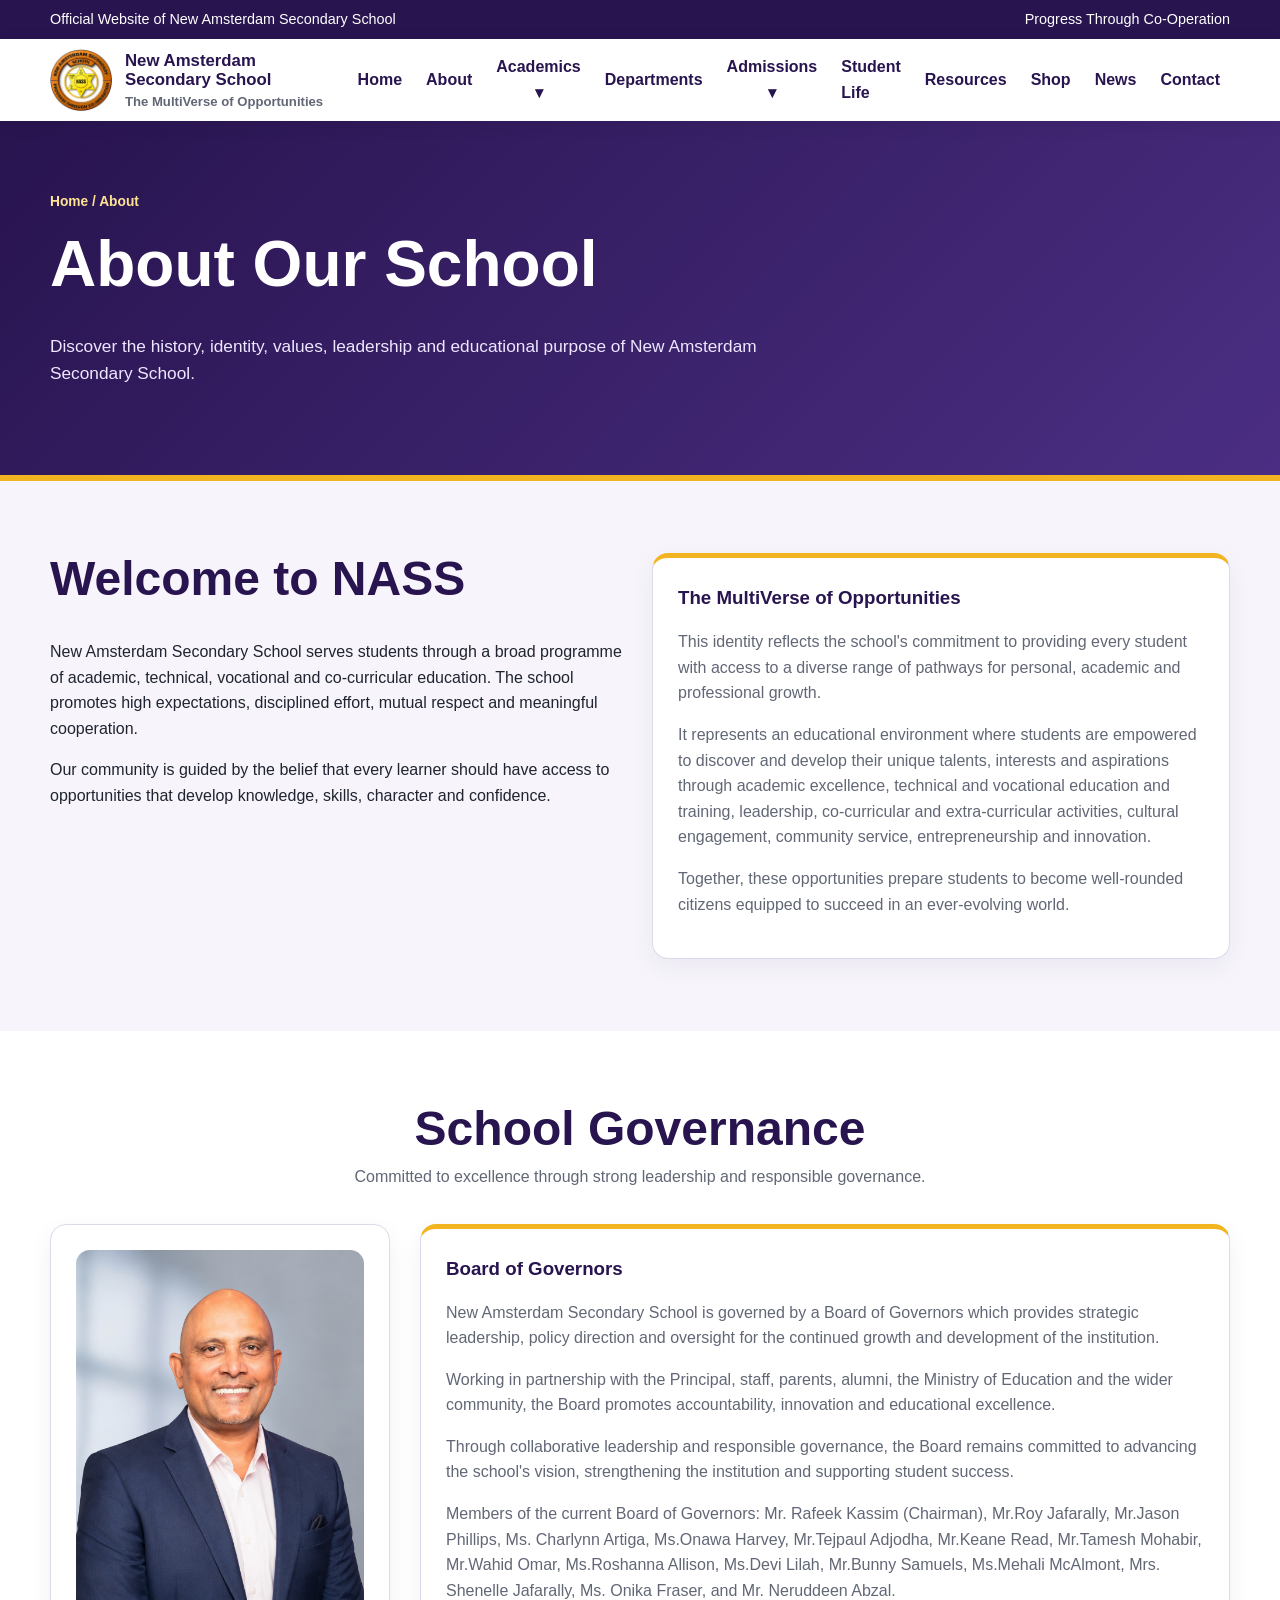
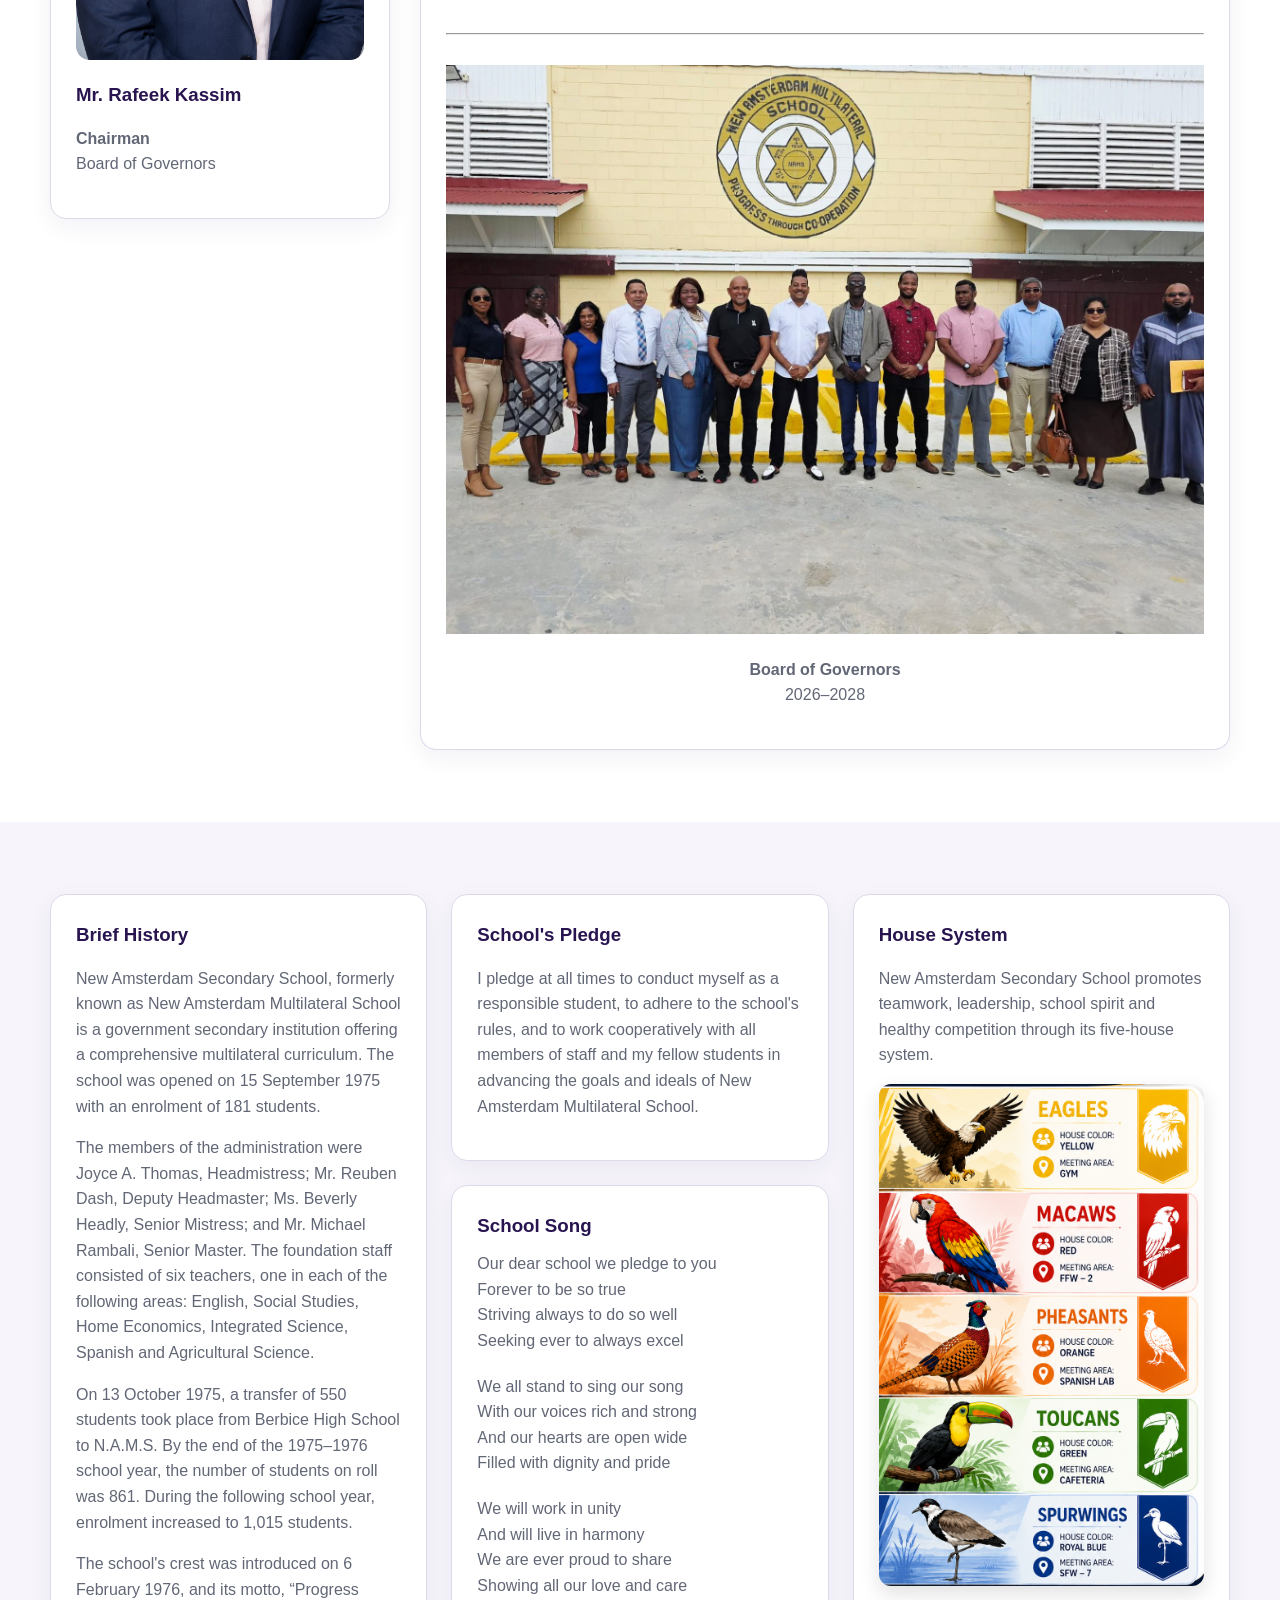
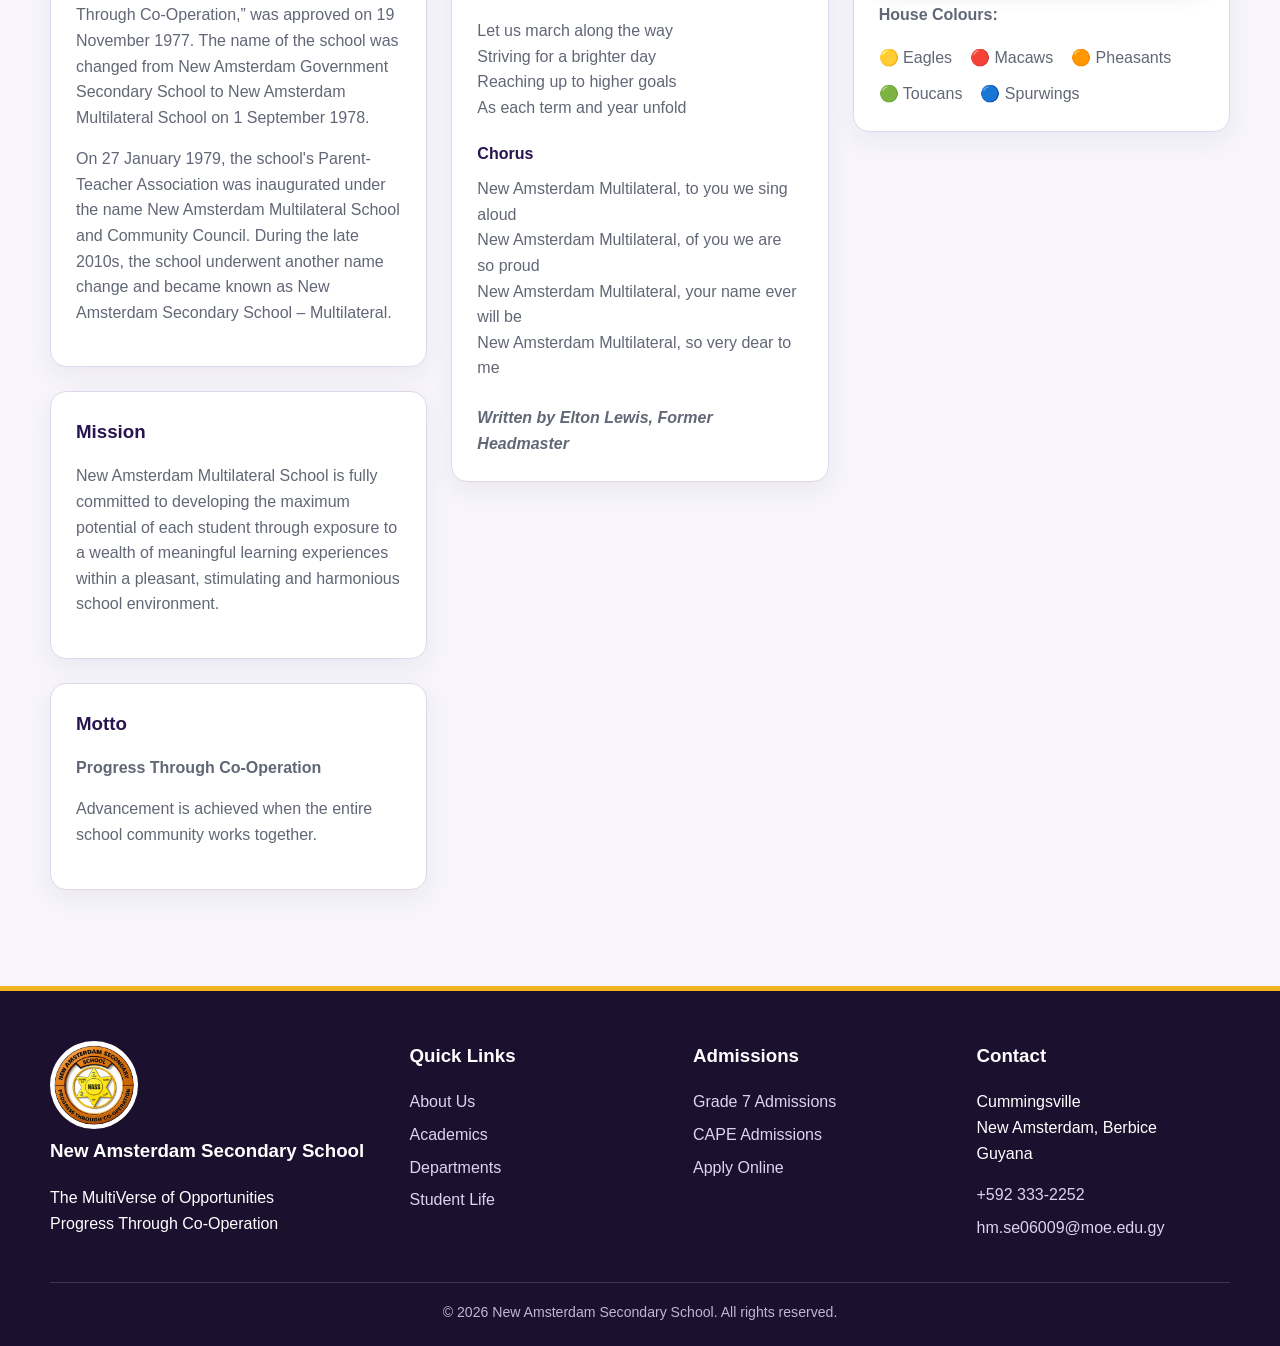
==== commit 974c7d7f: "Add files via upload" ====
--- a/about.html
+++ b/about.html
@@ -76,7 +76,8 @@
             <h3>Board of Governors</h3>
             <p>New Amsterdam Secondary School is governed by a Board of Governors which provides strategic leadership, policy direction and oversight for the continued growth and development of the institution.</p>
             <p>Working in partnership with the Principal, staff, parents, alumni, the Ministry of Education and the wider community, the Board promotes accountability, innovation and educational excellence.</p>
-            <p>Through collaborative leadership and responsible governance, the Board remains committed to advancing the school's vision, strengthening the institution and supporting student success.
+            <p>Through collaborative leadership and responsible governance, the Board remains committed to advancing the school's vision, strengthening the institution and supporting student success. <p>
+<p>Members of the current Board of Governors: Mr. Rafeek Kassim (Chairman), Mr.Roy Jafarally, Mr.Jason Phillips, Ms. Charlynn Artiga, Ms.Onawa Harvey, Mr.Tejpaul Adjodha, Mr.Keane Read, Mr.Tamesh Mohabir, Mr.Wahid Omar, Ms.Roshanna Allison, Ms.Devi Lilah, Mr.Bunny Samuels, Ms.Mehali McAlmont, Mrs. Shenelle Jafarally, Ms. Onika Fraser, and Mr. Neruddeen Abzal.
 </p>
 <hr style="margin:30px 0;">
 <img src="board-members.jpeg"
--- a/styles.css
+++ b/styles.css
@@ -196,4 +196,172 @@
     .map-container iframe {
         height: 350px;
     }
+}
+/* ========================================
+   NEWS DOCUMENTS SECTION
+======================================== */
+
+.news-documents {
+    padding: 70px 0;
+    background: #f6f4f8;
+}
+
+.section-heading {
+    max-width: 760px;
+    margin-bottom: 36px;
+}
+
+.section-label {
+    margin: 0 0 8px;
+    color: #6a1b78;
+    font-size: 0.85rem;
+    font-weight: 700;
+    letter-spacing: 1px;
+    text-transform: uppercase;
+}
+
+.section-heading h2 {
+    margin: 0 0 12px;
+    color: #35113d;
+    font-size: clamp(1.8rem, 4vw, 2.5rem);
+    line-height: 1.2;
+}
+
+.section-heading p {
+    margin: 0;
+    color: #555;
+    line-height: 1.7;
+}
+
+.document-grid {
+    display: grid;
+    grid-template-columns: repeat(3, minmax(0, 1fr));
+    gap: 24px;
+}
+
+.document-card {
+    display: flex;
+    flex-direction: column;
+    overflow: hidden;
+    background: #ffffff;
+    border: 1px solid #e2dce5;
+    border-radius: 14px;
+    box-shadow: 0 8px 25px rgba(45, 16, 52, 0.08);
+    transition:
+        transform 0.2s ease,
+        box-shadow 0.2s ease;
+}
+
+.document-card:hover {
+    transform: translateY(-4px);
+    box-shadow: 0 14px 32px rgba(45, 16, 52, 0.14);
+}
+
+.document-icon {
+    padding: 22px 24px;
+    background: linear-gradient(
+        135deg,
+        #4e145b,
+        #762b86
+    );
+    color: #ffffff;
+    font-size: 1.15rem;
+    font-weight: 800;
+    letter-spacing: 2px;
+}
+
+.document-details {
+    display: flex;
+    flex: 1;
+    flex-direction: column;
+    padding: 24px;
+}
+
+.document-type {
+    margin: 0 0 8px;
+    color: #a27616;
+    font-size: 0.78rem;
+    font-weight: 700;
+    letter-spacing: 0.7px;
+    text-transform: uppercase;
+}
+
+.document-details h3 {
+    margin: 0 0 12px;
+    color: #35113d;
+    font-size: 1.25rem;
+    line-height: 1.35;
+}
+
+.document-details > p {
+    margin: 0;
+    color: #5b5b5b;
+    line-height: 1.65;
+}
+
+.document-button {
+    display: inline-flex;
+    align-items: center;
+    justify-content: center;
+    width: fit-content;
+    min-height: 44px;
+    margin-top: auto;
+    padding: 11px 18px;
+    background: #5c1769;
+    color: #ffffff;
+    border-radius: 7px;
+    font-weight: 700;
+    text-align: center;
+    text-decoration: none;
+    transition:
+        background 0.2s ease,
+        transform 0.2s ease;
+}
+
+.document-button:hover,
+.document-button:focus-visible {
+    background: #7b2789;
+    color: #ffffff;
+    transform: translateY(-1px);
+}
+
+.document-button:focus-visible {
+    outline: 3px solid #d5b44a;
+    outline-offset: 3px;
+}
+
+/* Tablet */
+
+@media (max-width: 900px) {
+
+    .document-grid {
+        grid-template-columns: repeat(2, minmax(0, 1fr));
+    }
+
+}
+
+/* Mobile */
+
+@media (max-width: 600px) {
+
+    .news-documents {
+        padding: 48px 0;
+    }
+
+    .section-heading {
+        margin-bottom: 28px;
+    }
+
+    .document-grid {
+        grid-template-columns: 1fr;
+    }
+
+    .document-details {
+        padding: 20px;
+    }
+
+    .document-button {
+        width: 100%;
+    }
+
 }
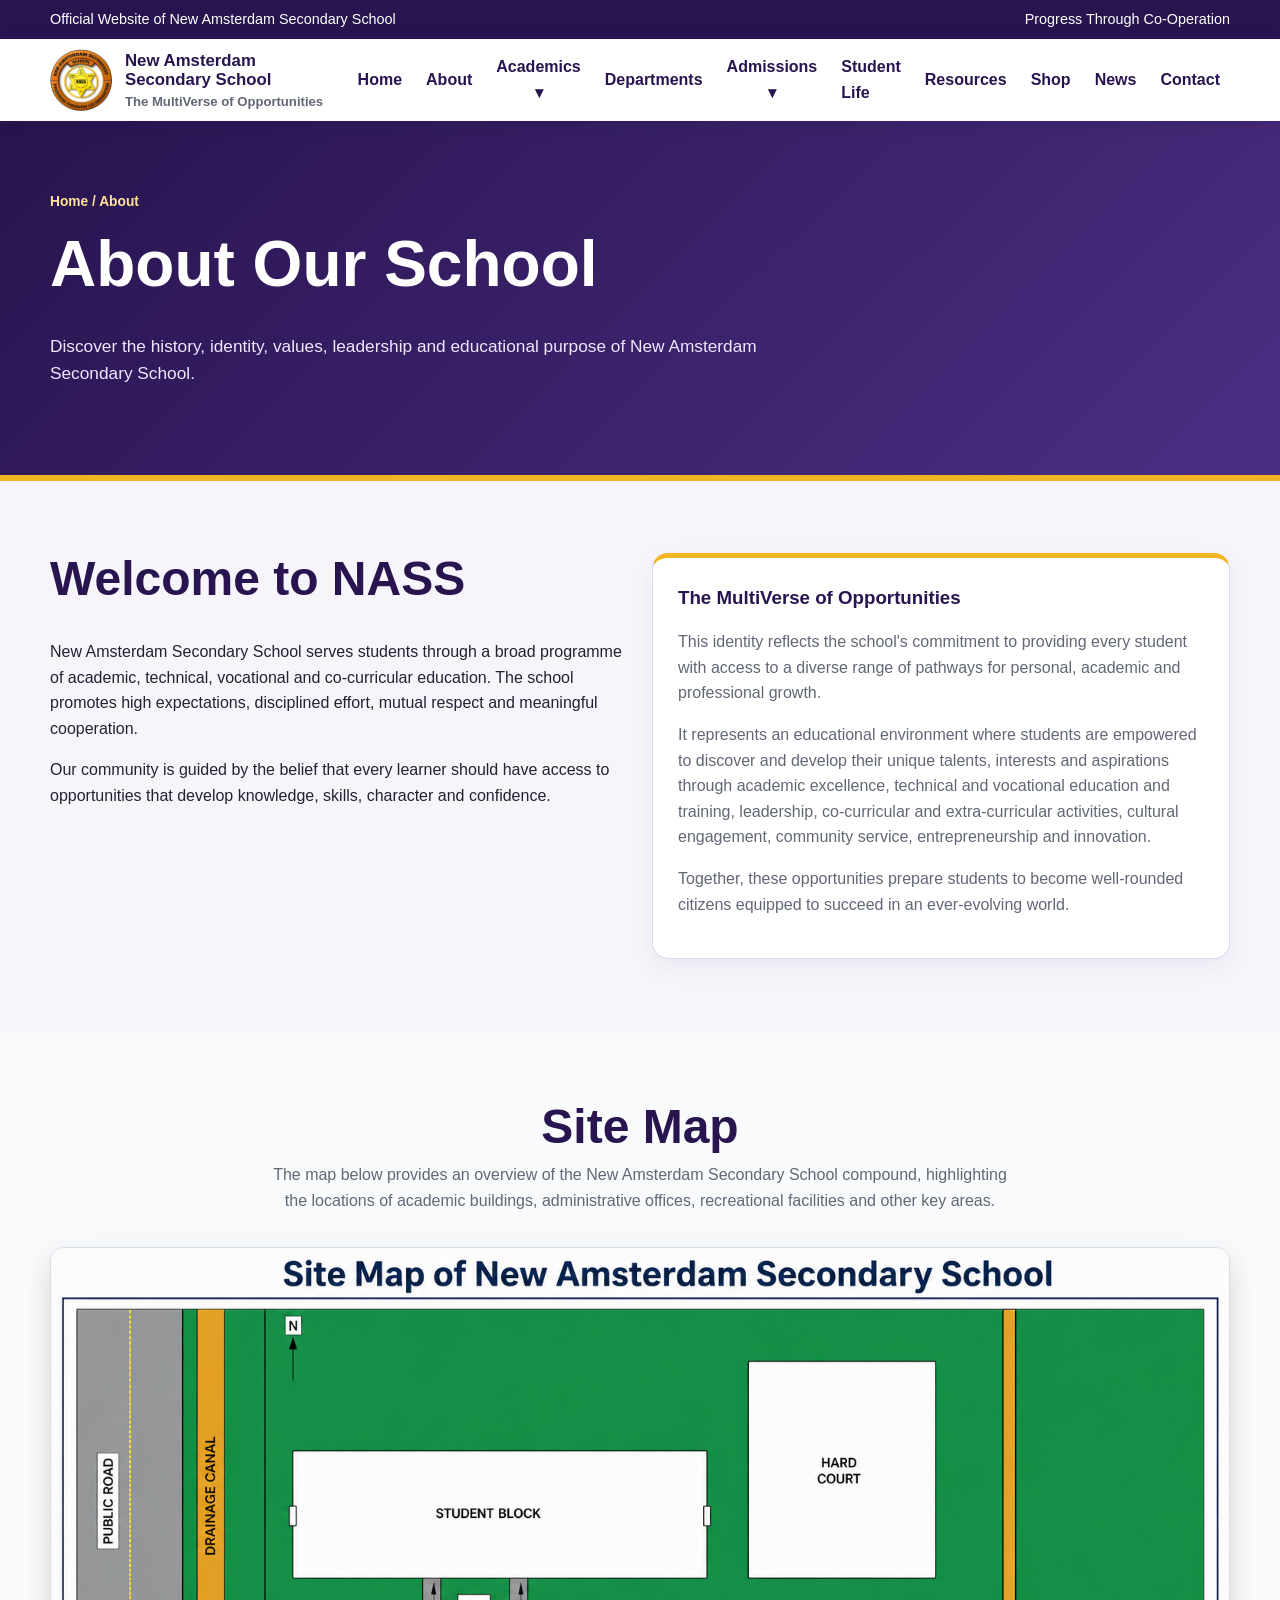
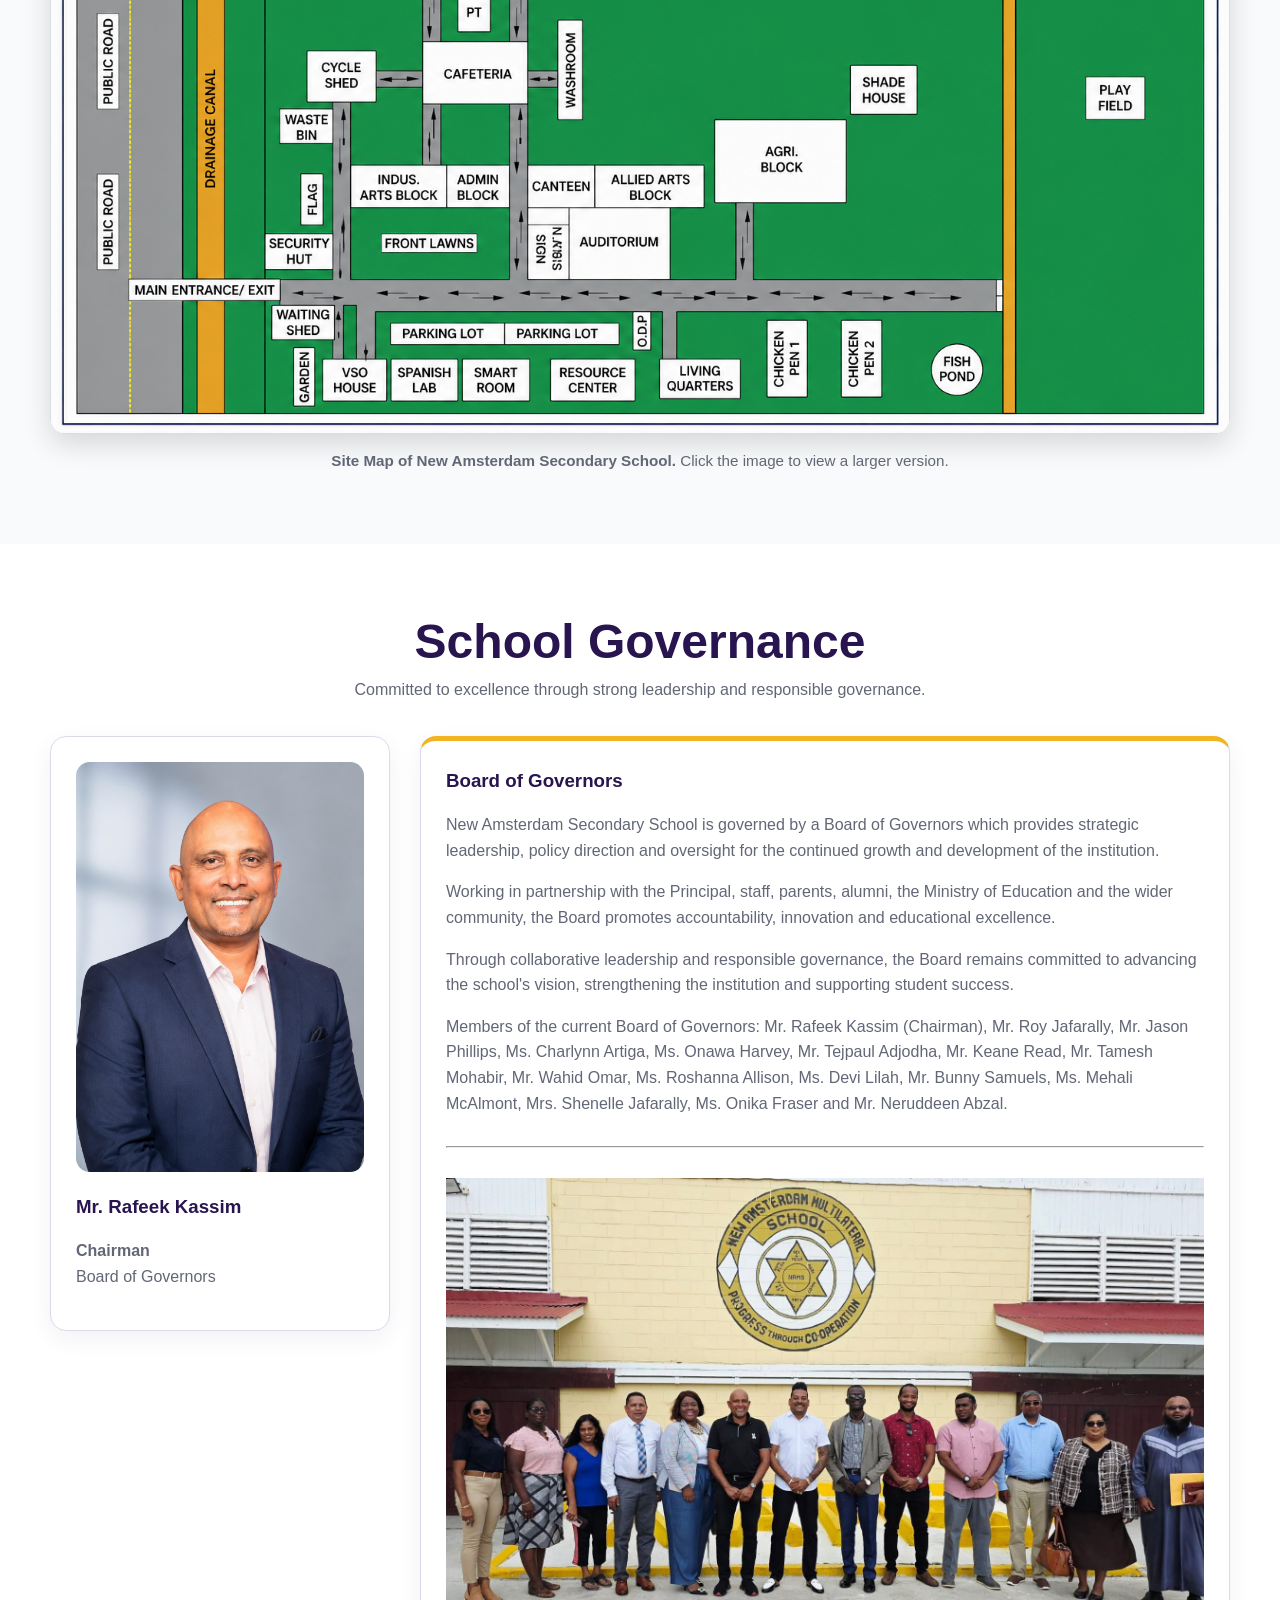
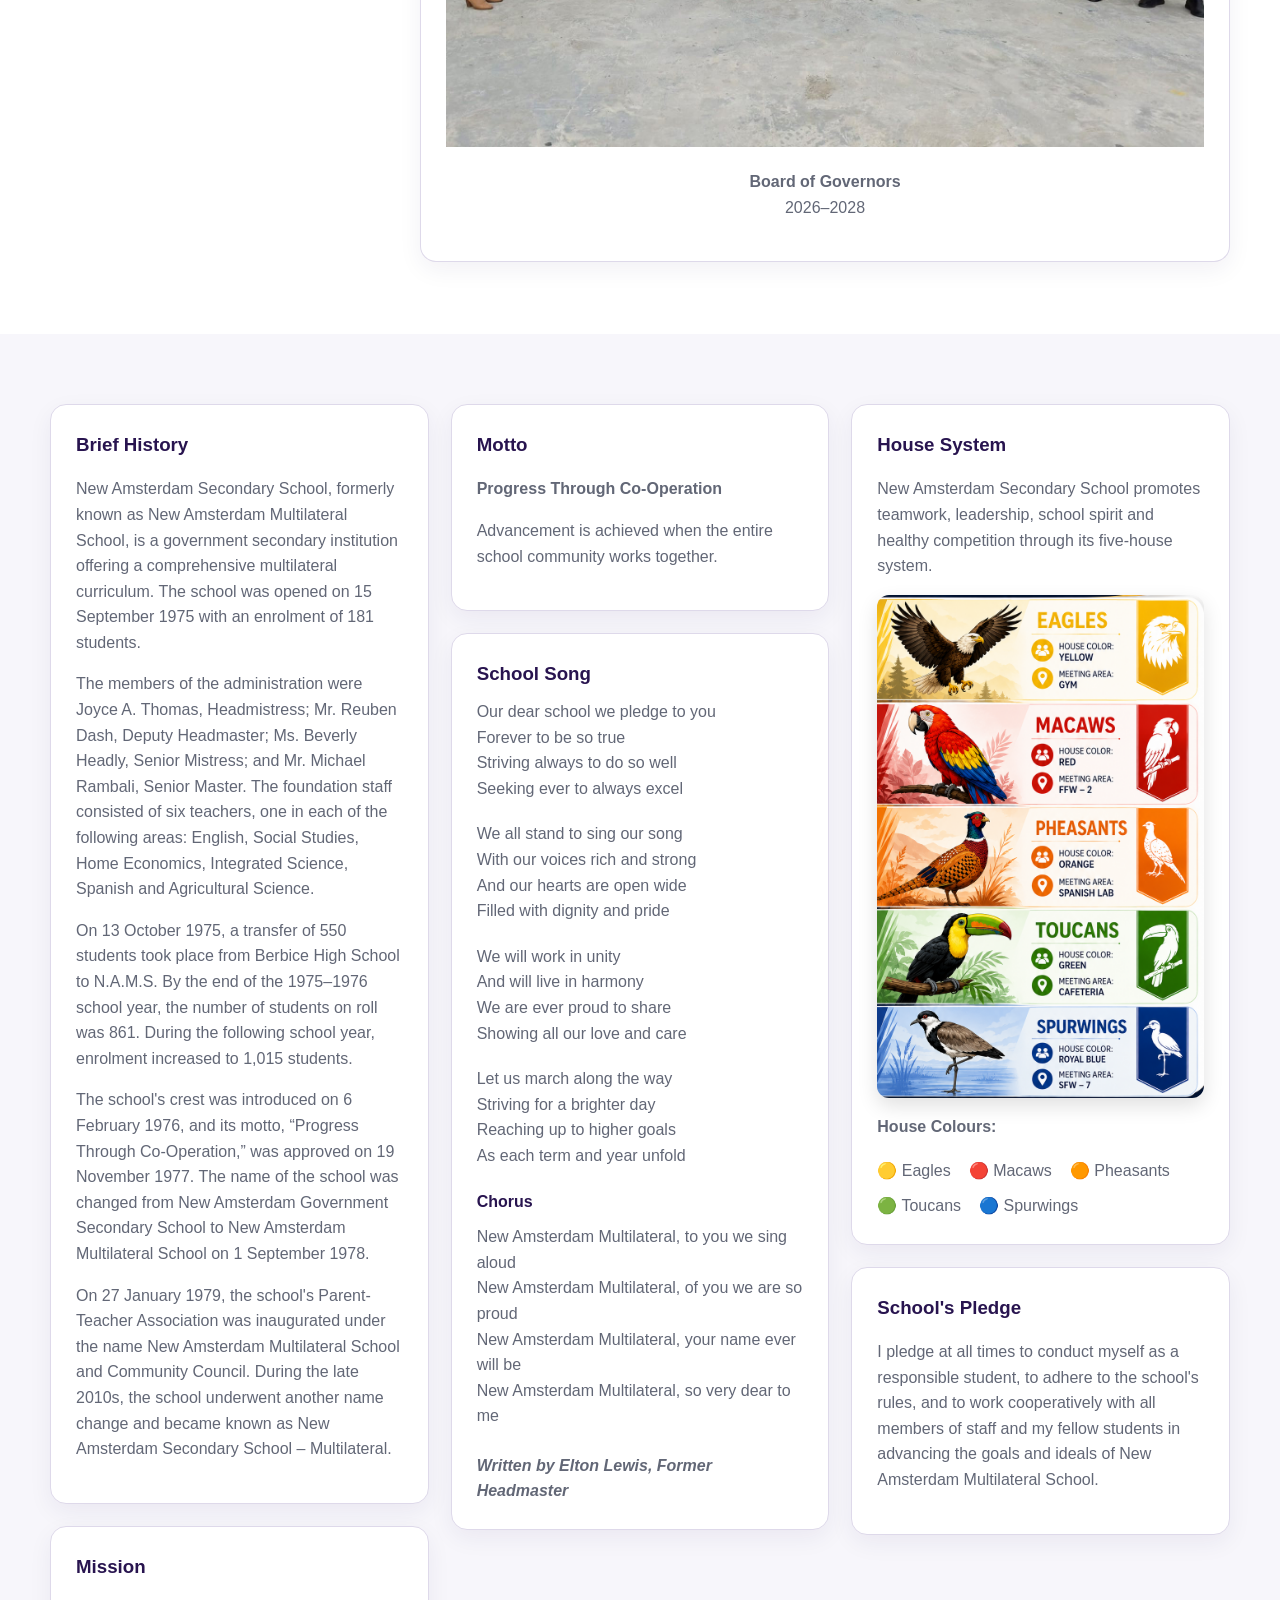
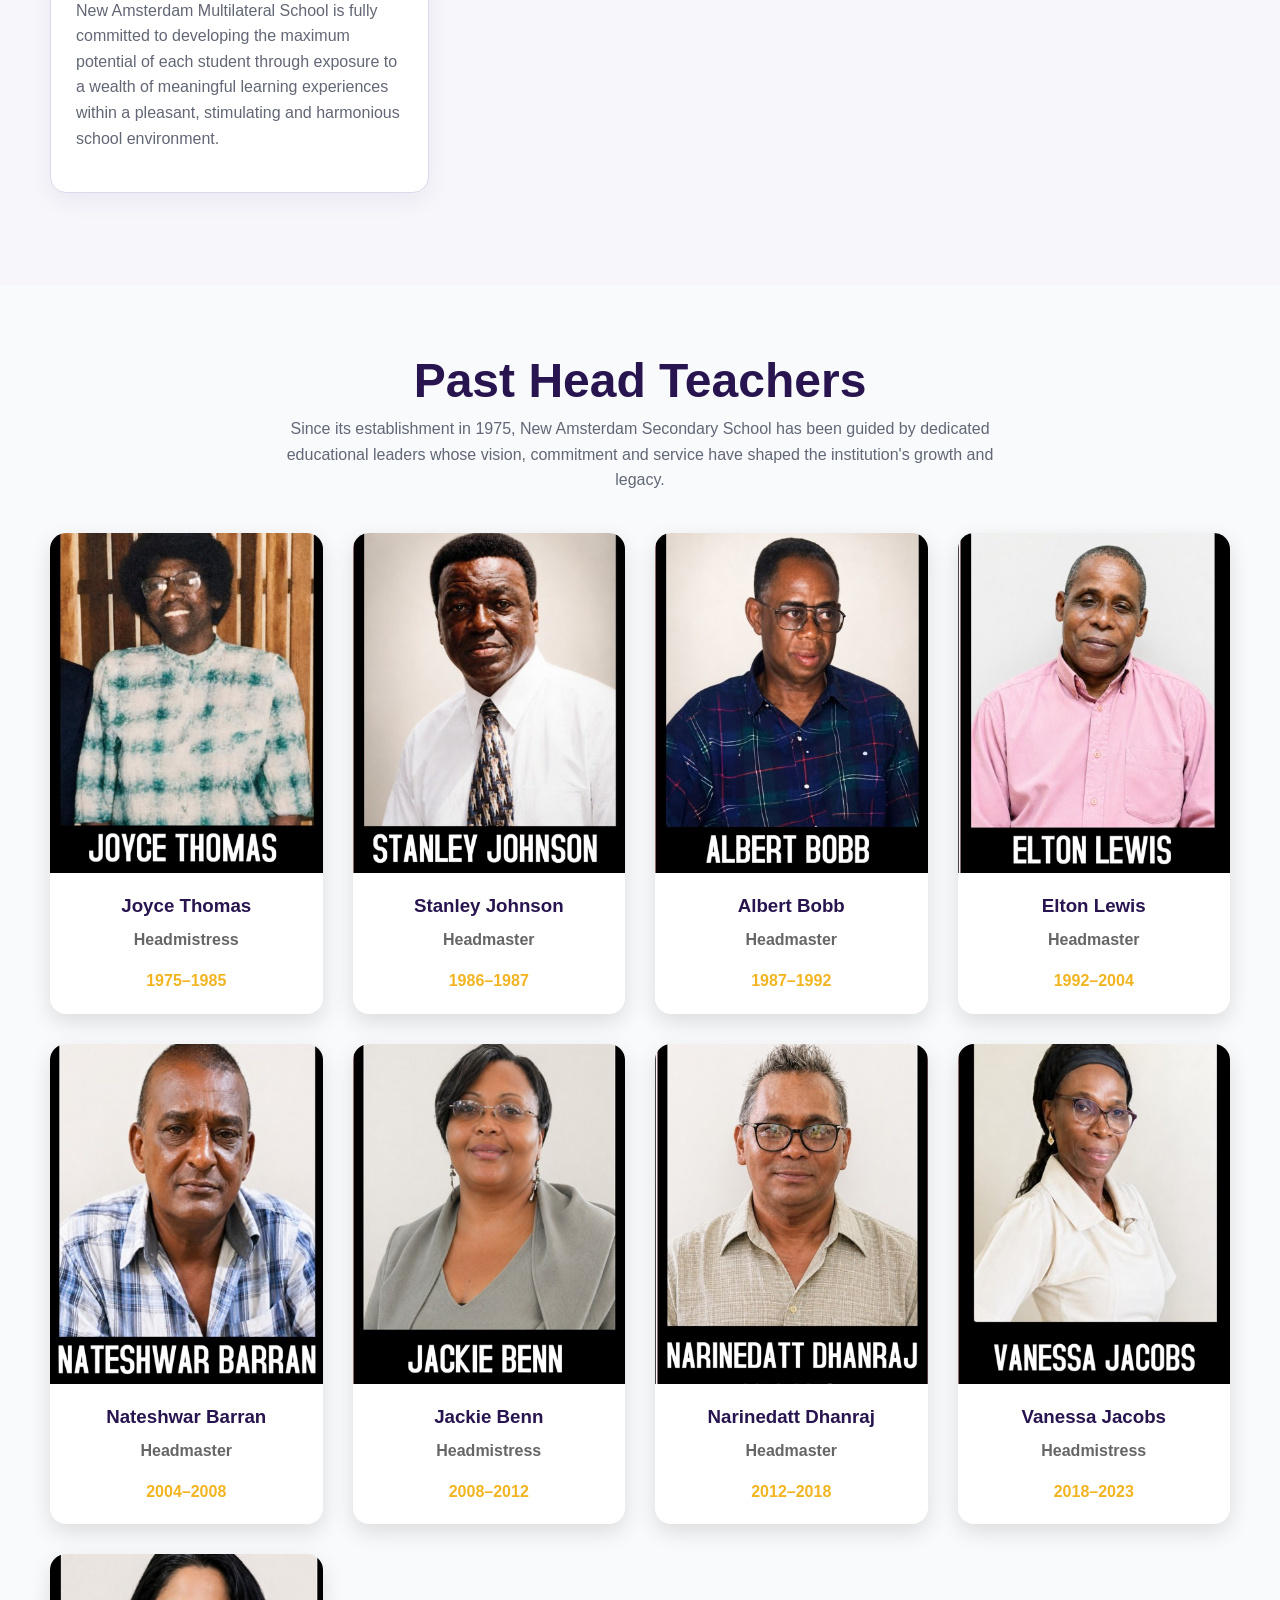
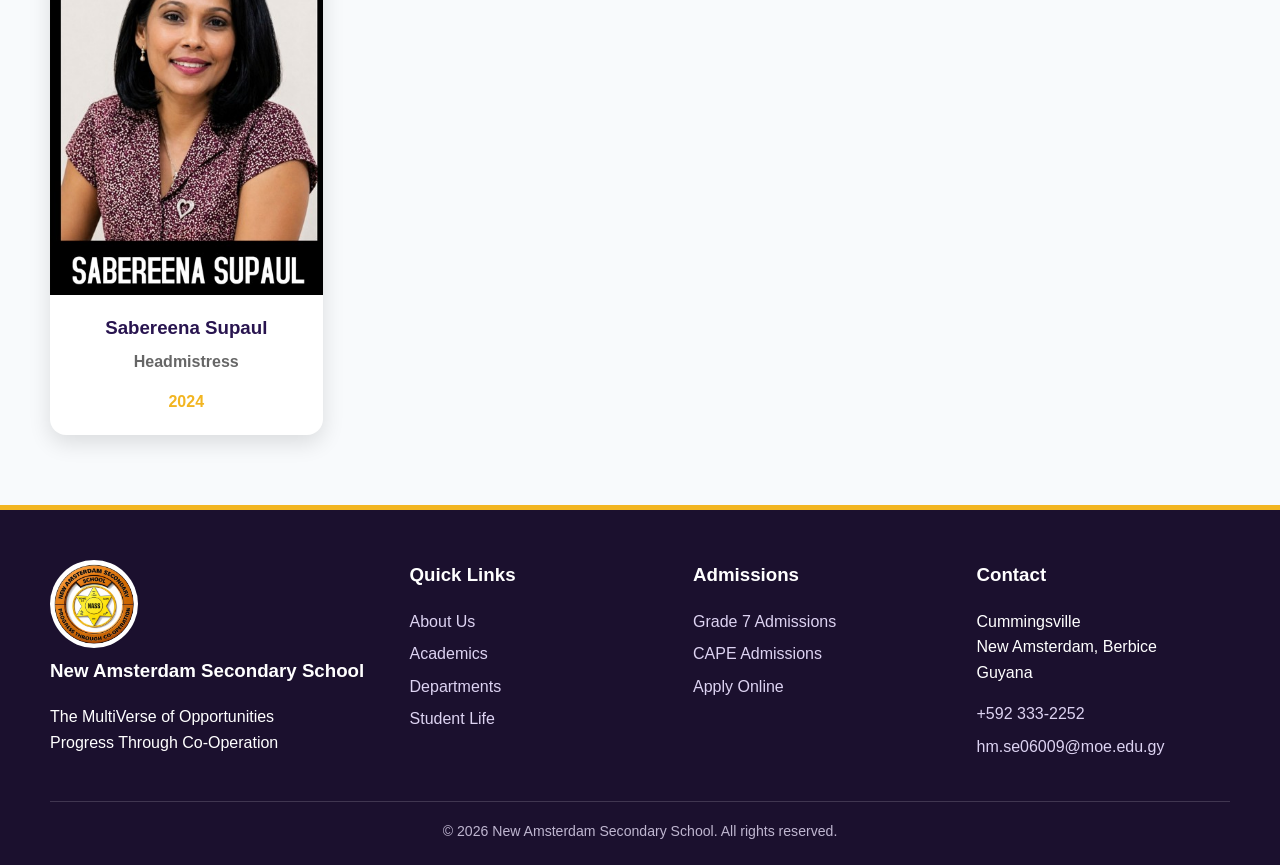
==== commit dc4c312d: "Add files via upload" ====
--- a/about.html
+++ b/about.html
@@ -1,148 +1,885 @@
 <!DOCTYPE html>
 <html lang="en">
+
 <head>
   <meta charset="UTF-8">
-  <meta name="viewport" content="width=device-width, initial-scale=1">
+
+  <meta
+    name="viewport"
+    content="width=device-width, initial-scale=1"
+  >
+
   <title>About Us | New Amsterdam Secondary School</title>
-  <meta name="description" content="Learn about New Amsterdam Secondary School.">
+
+  <meta
+    name="description"
+    content="Learn about New Amsterdam Secondary School."
+  >
+
   <link rel="stylesheet" href="styles.css">
+
   <style>
-    .brand-copy{display:flex;flex-direction:column;align-items:flex-start;min-width:0;line-height:1.15}
-    .brand-name,.brand-tag{display:block;width:100%}
-    .brand-tag{margin-top:5px}
-    .welcome-layout,.about-grid{align-items:start}
-    .governance-section{background:#fff}
-    .governance-layout{display:grid;grid-template-columns:340px minmax(0,1fr);gap:30px;align-items:start}
-    .chairman-card,.governance-text{align-self:start;height:auto;min-width:0}
-    .chairman-photo{width:100%;height:410px;object-fit:cover;object-position:center top;display:block;border-radius:14px;margin-bottom:20px}
-    .school-song p{margin:0 0 20px}
-    .school-song h4{margin:8px 0 10px;color:var(--purple-dark)}
-    .song-credit{margin-top:24px;color:var(--muted);font-style:italic;font-weight:700}
-    .house-card img{width:100%;display:block;margin-top:16px;border-radius:12px;box-shadow:0 8px 20px rgba(0,0,0,.12)}
-    .house-colours{display:flex;flex-wrap:wrap;gap:10px 18px;margin-top:18px}
-    .house-colours span{white-space:nowrap;color:var(--muted)}
-    @media(max-width:760px){.governance-layout{grid-template-columns:1fr}.chairman-photo{height:auto;aspect-ratio:4/5}}
+    .brand-copy {
+      display: flex;
+      flex-direction: column;
+      align-items: flex-start;
+      min-width: 0;
+      line-height: 1.15;
+    }
+
+    .brand-name,
+    .brand-tag {
+      display: block;
+      width: 100%;
+    }
+
+    .brand-tag {
+      margin-top: 5px;
+    }
+
+    .welcome-layout,
+    .about-grid {
+      align-items: start;
+    }
+
+    .governance-section {
+      background: #fff;
+    }
+
+    .governance-layout {
+      display: grid;
+      grid-template-columns: 340px minmax(0, 1fr);
+      gap: 30px;
+      align-items: start;
+    }
+
+    .chairman-card,
+    .governance-text {
+      align-self: start;
+      height: auto;
+      min-width: 0;
+    }
+
+    .chairman-photo {
+      width: 100%;
+      height: 410px;
+      object-fit: cover;
+      object-position: center top;
+      display: block;
+      border-radius: 14px;
+      margin-bottom: 20px;
+    }
+
+    .school-song p {
+      margin: 0 0 20px;
+    }
+
+    .school-song h4 {
+      margin: 8px 0 10px;
+      color: var(--purple-dark);
+    }
+
+    .song-credit {
+      margin-top: 24px;
+      color: var(--muted);
+      font-style: italic;
+      font-weight: 700;
+    }
+
+    .house-card img {
+      width: 100%;
+      display: block;
+      margin-top: 16px;
+      border-radius: 12px;
+      box-shadow: 0 8px 20px rgba(0, 0, 0, 0.12);
+    }
+
+    .house-colours {
+      display: flex;
+      flex-wrap: wrap;
+      gap: 10px 18px;
+      margin-top: 18px;
+    }
+
+    .house-colours span {
+      white-space: nowrap;
+      color: var(--muted);
+    }
+
+    /* School Information masonry layout */
+    .school-information-section {
+      padding: 70px 0;
+      background: #f7f6fb;
+    }
+
+    .school-information-masonry {
+      column-count: 3;
+      column-gap: 22px;
+    }
+
+    .school-information-masonry .card {
+      display: inline-block;
+      width: 100%;
+      margin: 0 0 22px;
+      break-inside: avoid;
+      -webkit-column-break-inside: avoid;
+      page-break-inside: avoid;
+      vertical-align: top;
+      box-sizing: border-box;
+    }
+
+    @media (max-width: 950px) {
+      .school-information-masonry {
+        column-count: 2;
+      }
+    }
+
+    @media (max-width: 650px) {
+      .school-information-masonry {
+        column-count: 1;
+      }
+    }
+
+
+    @media (max-width: 760px) {
+      .governance-layout {
+        grid-template-columns: 1fr;
+      }
+
+      .chairman-photo {
+        height: auto;
+        aspect-ratio: 4 / 5;
+      }
+    }
   </style>
 </head>
+
 <body>
+
   <a class="skip" href="#main">Skip to content</a>
-  <div class="utility"><div class="container"><span>Official Website of New Amsterdam Secondary School</span><span>Progress Through Co-Operation</span></div></div>
+
+  <div class="utility">
+    <div class="container">
+      <span>Official Website of New Amsterdam Secondary School</span>
+      <span>Progress Through Co-Operation</span>
+    </div>
+  </div>
+
   <header class="site-header">
     <div class="container brand-row">
-      <a class="brand" href="index.html"><img src="nass-crest.png" alt="New Amsterdam Secondary School crest"><span class="brand-copy"><span class="brand-name">New Amsterdam Secondary School</span><span class="brand-tag">The MultiVerse of Opportunities</span></span></a>
-      <button class="nav-toggle" aria-expanded="false">Menu</button>
+
+      <a class="brand" href="index.html">
+        <img
+          src="nass-crest.png"
+          alt="New Amsterdam Secondary School crest"
+        >
+
+        <span class="brand-copy">
+          <span class="brand-name">
+            New Amsterdam Secondary School
+          </span>
+
+          <span class="brand-tag">
+            The MultiVerse of Opportunities
+          </span>
+        </span>
+      </a>
+
+      <button
+        class="nav-toggle"
+        aria-expanded="false"
+        aria-label="Open navigation menu"
+      >
+        Menu
+      </button>
+
       <nav class="nav" aria-label="Main navigation">
-        <a href="index.html">Home</a><a href="about.html">About</a>
-        <div class="dropdown"><button class="dropbtn">Academics ▾</button><div class="dropdown-menu"><a href="academics.html#foundation">Foundation Programme</a><a href="academics.html#streams of study">Streams of Study </a><a href="academics.html#csec">CSEC</a><a href="academics.html#cape">CAPE</a><a href="academics.html#cvq">CVQ</a><a href="academics.html#ccslc">CCSLC</a></div></div>
+
+        <a href="index.html">Home</a>
+
+        <a href="about.html">About</a>
+
+        <div class="dropdown">
+          <button class="dropbtn">
+            Academics ▾
+          </button>
+
+          <div class="dropdown-menu">
+            <a href="academics.html#foundation">
+              Foundation Programme
+            </a>
+
+            <a href="academics.html#streams-of-study">
+              Streams of Study
+            </a>
+
+            <a href="academics.html#csec">CSEC</a>
+            <a href="academics.html#cape">CAPE</a>
+            <a href="academics.html#cvq">CVQ</a>
+            <a href="academics.html#ccslc">CCSLC</a>
+          </div>
+        </div>
+
         <a href="departments.html">Departments</a>
-        <div class="dropdown"><button class="dropbtn">Admissions ▾</button><div class="dropdown-menu"><a href="admissions.html">Admissions Overview</a><a href="grade7-admissions.html">Grade 7 Admissions</a><a href="cape-admissions.html">CAPE Admissions</a></div></div>
-        <a href="student-life.html">Student Life</a> <a href="resources.html">
-                    Resources
-<a href="shop.html">Shop</a>
-                </a> <a href="news.html">News</a><a href="contact.html">Contact</a>
+
+        <div class="dropdown">
+          <button class="dropbtn">
+            Admissions ▾
+          </button>
+
+          <div class="dropdown-menu">
+            <a href="admissions.html">
+              Admissions Overview
+            </a>
+
+            <a href="grade7-admissions.html">
+              Grade 7 Admissions
+            </a>
+
+            <a href="cape-admissions.html">
+              CAPE Admissions
+            </a>
+          </div>
+        </div>
+
+        <a href="student-life.html">Student Life</a>
+
+        <a href="resources.html">Resources</a>
+
+        <a href="shop.html">Shop</a>
+
+        <a href="news.html">News</a>
+
+        <a href="contact.html">Contact</a>
+
       </nav>
     </div>
   </header>
 
   <main id="main">
-    <section class="page-hero"><div class="container"><div class="breadcrumbs">Home / About</div><h1>About Our School</h1><p>Discover the history, identity, values, leadership and educational purpose of New Amsterdam Secondary School.</p></div></section>
-
+
+    <!-- Page Hero -->
+    <section class="page-hero">
+      <div class="container">
+
+        <div class="breadcrumbs">
+          Home / About
+        </div>
+
+        <h1>About Our School</h1>
+
+        <p>
+          Discover the history, identity, values, leadership and
+          educational purpose of New Amsterdam Secondary School.
+        </p>
+
+      </div>
+    </section>
+
+    <!-- Welcome Section -->
     <section class="welcome-section">
       <div class="container grid-2 welcome-layout">
+
         <div>
-          <div class="section-head left"><h2>Welcome to NASS</h2></div>
-          <p>New Amsterdam Secondary School serves students through a broad programme of academic, technical, vocational and co-curricular education. The school promotes high expectations, disciplined effort, mutual respect and meaningful cooperation.</p>
-          <p>Our community is guided by the belief that every learner should have access to opportunities that develop knowledge, skills, character and confidence.</p>
-        </div>
+          <div class="section-head left">
+            <h2>Welcome to NASS</h2>
+          </div>
+
+          <p>
+            New Amsterdam Secondary School serves students through a
+            broad programme of academic, technical, vocational and
+            co-curricular education. The school promotes high
+            expectations, disciplined effort, mutual respect and
+            meaningful cooperation.
+          </p>
+
+          <p>
+            Our community is guided by the belief that every learner
+            should have access to opportunities that develop knowledge,
+            skills, character and confidence.
+          </p>
+        </div>
+
         <div class="card accent-card">
+
           <h3>The MultiVerse of Opportunities</h3>
-          <p>This identity reflects the school's commitment to providing every student with access to a diverse range of pathways for personal, academic and professional growth.</p>
-          <p>It represents an educational environment where students are empowered to discover and develop their unique talents, interests and aspirations through academic excellence, technical and vocational education and training, leadership, co-curricular and extra-curricular activities, cultural engagement, community service, entrepreneurship and innovation.</p>
-          <p>Together, these opportunities prepare students to become well-rounded citizens equipped to succeed in an ever-evolving world.</p>
+
+          <p>
+            This identity reflects the school's commitment to providing
+            every student with access to a diverse range of pathways for
+            personal, academic and professional growth.
+          </p>
+
+          <p>
+            It represents an educational environment where students are
+            empowered to discover and develop their unique talents,
+            interests and aspirations through academic excellence,
+            technical and vocational education and training, leadership,
+            co-curricular and extra-curricular activities, cultural
+            engagement, community service, entrepreneurship and
+            innovation.
+          </p>
+
+          <p>
+            Together, these opportunities prepare students to become
+            well-rounded citizens equipped to succeed in an ever-evolving
+            world.
+          </p>
+
         </div>
       </div>
     </section>
 
+    <!-- Site Map Section -->
+    <section class="site-map-section">
+      <div class="container">
+
+        <div class="section-head">
+
+          <h2>Site Map</h2>
+
+          <p>
+            The map below provides an overview of the New Amsterdam
+            Secondary School compound, highlighting the locations of
+            academic buildings, administrative offices, recreational
+            facilities and other key areas.
+          </p>
+
+        </div>
+
+        <figure class="site-map">
+
+          <a
+            href="school-layout.png"
+            target="_blank"
+            rel="noopener"
+            aria-label="Open a larger version of the New Amsterdam Secondary School site map"
+          >
+            <img
+              src="school-layout.png"
+              alt="Site map of New Amsterdam Secondary School showing the locations of buildings and facilities"
+              loading="lazy"
+            >
+          </a>
+
+          <figcaption>
+            <strong>
+              Site Map of New Amsterdam Secondary School.
+            </strong>
+            Click the image to view a larger version.
+          </figcaption>
+
+        </figure>
+
+      </div>
+    </section>
+
+    <!-- School Governance Section -->
     <section class="governance-section">
       <div class="container">
-        <div class="section-head"><h2>School Governance</h2><p>Committed to excellence through strong leadership and responsible governance.</p></div>
+
+        <div class="section-head">
+
+          <h2>School Governance</h2>
+
+          <p>
+            Committed to excellence through strong leadership and
+            responsible governance.
+          </p>
+
+        </div>
+
         <div class="governance-layout">
+
           <div class="card chairman-card">
-            <img src="chairman.png" alt="Mr. Rafeek Kassim, Chairman of the Board of Governors" class="chairman-photo">
+
+            <img
+              src="chairman.png"
+              alt="Mr. Rafeek Kassim, Chairman of the Board of Governors"
+              class="chairman-photo"
+            >
+
             <h3>Mr. Rafeek Kassim</h3>
-            <p><strong>Chairman</strong><br>Board of Governors</p>
+
+            <p>
+              <strong>Chairman</strong><br>
+              Board of Governors
+            </p>
+
           </div>
+
           <div class="card accent-card governance-text">
+
             <h3>Board of Governors</h3>
-            <p>New Amsterdam Secondary School is governed by a Board of Governors which provides strategic leadership, policy direction and oversight for the continued growth and development of the institution.</p>
-            <p>Working in partnership with the Principal, staff, parents, alumni, the Ministry of Education and the wider community, the Board promotes accountability, innovation and educational excellence.</p>
-            <p>Through collaborative leadership and responsible governance, the Board remains committed to advancing the school's vision, strengthening the institution and supporting student success. <p>
-<p>Members of the current Board of Governors: Mr. Rafeek Kassim (Chairman), Mr.Roy Jafarally, Mr.Jason Phillips, Ms. Charlynn Artiga, Ms.Onawa Harvey, Mr.Tejpaul Adjodha, Mr.Keane Read, Mr.Tamesh Mohabir, Mr.Wahid Omar, Ms.Roshanna Allison, Ms.Devi Lilah, Mr.Bunny Samuels, Ms.Mehali McAlmont, Mrs. Shenelle Jafarally, Ms. Onika Fraser, and Mr. Neruddeen Abzal.
-</p>
-<hr style="margin:30px 0;">
-<img src="board-members.jpeg"
-     alt="Board of Governors"
-     class="board-photo">
-<p style="text-align:center; margin-top:15px;">
-<strong>Board of Governors</strong><br>
-2026–2028
-</p>
+
+            <p>
+              New Amsterdam Secondary School is governed by a Board of
+              Governors which provides strategic leadership, policy
+              direction and oversight for the continued growth and
+              development of the institution.
+            </p>
+
+            <p>
+              Working in partnership with the Principal, staff, parents,
+              alumni, the Ministry of Education and the wider community,
+              the Board promotes accountability, innovation and
+              educational excellence.
+            </p>
+
+            <p>
+              Through collaborative leadership and responsible
+              governance, the Board remains committed to advancing the
+              school's vision, strengthening the institution and
+              supporting student success.
+            </p>
+
+            <p>
+              Members of the current Board of Governors:
+              Mr. Rafeek Kassim (Chairman), Mr. Roy Jafarally,
+              Mr. Jason Phillips, Ms. Charlynn Artiga,
+              Ms. Onawa Harvey, Mr. Tejpaul Adjodha,
+              Mr. Keane Read, Mr. Tamesh Mohabir,
+              Mr. Wahid Omar, Ms. Roshanna Allison,
+              Ms. Devi Lilah, Mr. Bunny Samuels,
+              Ms. Mehali McAlmont, Mrs. Shenelle Jafarally,
+              Ms. Onika Fraser and Mr. Neruddeen Abzal.
+            </p>
+
+            <hr style="margin: 30px 0;">
+
+            <img
+              src="board-members.jpeg"
+              alt="Members of the New Amsterdam Secondary School Board of Governors"
+              class="board-photo"
+            >
+
+            <p style="text-align: center; margin-top: 15px;">
+              <strong>Board of Governors</strong><br>
+              2026–2028
+            </p>
+
           </div>
         </div>
       </div>
     </section>
 
-    <section>
-      <div class="container about-cards">
+    <!-- School Identity and History Cards -->
+    <section class="school-information-section">
+      <div class="container school-information-masonry">
+
         <div class="card">
-          <h3>Brief History</h3> 
-          <p>New Amsterdam Secondary School, formerly known as New Amsterdam Multilateral School is a government secondary institution offering a comprehensive multilateral curriculum. The school was opened on 15 September 1975 with an enrolment of 181 students.</p>
-          <p>The members of the administration were Joyce A. Thomas, Headmistress; Mr. Reuben Dash, Deputy Headmaster; Ms. Beverly Headly, Senior Mistress; and Mr. Michael Rambali, Senior Master. The foundation staff consisted of six teachers, one in each of the following areas: English, Social Studies, Home Economics, Integrated Science, Spanish and Agricultural Science.</p>
-          <p>On 13 October 1975, a transfer of 550 students took place from Berbice High School to N.A.M.S. By the end of the 1975–1976 school year, the number of students on roll was 861. During the following school year, enrolment increased to 1,015 students.</p>
-          <p>The school's crest was introduced on 6 February 1976, and its motto, “Progress Through Co-Operation,” was approved on 19 November 1977. The name of the school was changed from New Amsterdam Government Secondary School to New Amsterdam Multilateral School on 1 September 1978.</p>
-          <p>On 27 January 1979, the school's Parent-Teacher Association was inaugurated under the name New Amsterdam Multilateral School and Community Council. During the late 2010s, the school underwent another name change and became known as New Amsterdam Secondary School – Multilateral.</p>
-        </div>
-
-        <div class="card"><h3>Mission</h3><p>New Amsterdam Multilateral School is fully committed to developing the maximum potential of each student through exposure to a wealth of meaningful learning experiences within a pleasant, stimulating and harmonious school environment.</p></div>
-
-        <div class="card"><h3>Motto</h3><p><strong>Progress Through Co-Operation</strong></p><p>Advancement is achieved when the entire school community works together.</p></div>
-
-        <div class="card"><h3>School's Pledge</h3><p>I pledge at all times to conduct myself as a responsible student, to adhere to the school's rules, and to work cooperatively with all members of staff and my fellow students in advancing the goals and ideals of New Amsterdam Multilateral School.</p></div>
+          <h3>Brief History</h3>
+
+          <p>
+            New Amsterdam Secondary School, formerly known as New
+            Amsterdam Multilateral School, is a government secondary
+            institution offering a comprehensive multilateral
+            curriculum. The school was opened on 15 September 1975 with
+            an enrolment of 181 students.
+          </p>
+
+          <p>
+            The members of the administration were Joyce A. Thomas,
+            Headmistress; Mr. Reuben Dash, Deputy Headmaster;
+            Ms. Beverly Headly, Senior Mistress; and Mr. Michael Rambali,
+            Senior Master. The foundation staff consisted of six
+            teachers, one in each of the following areas: English,
+            Social Studies, Home Economics, Integrated Science, Spanish
+            and Agricultural Science.
+          </p>
+
+          <p>
+            On 13 October 1975, a transfer of 550 students took place
+            from Berbice High School to N.A.M.S. By the end of the
+            1975–1976 school year, the number of students on roll was
+            861. During the following school year, enrolment increased
+            to 1,015 students.
+          </p>
+
+          <p>
+            The school's crest was introduced on 6 February 1976, and
+            its motto, “Progress Through Co-Operation,” was approved on
+            19 November 1977. The name of the school was changed from
+            New Amsterdam Government Secondary School to New Amsterdam
+            Multilateral School on 1 September 1978.
+          </p>
+
+          <p>
+            On 27 January 1979, the school's Parent-Teacher Association
+            was inaugurated under the name New Amsterdam Multilateral
+            School and Community Council. During the late 2010s, the
+            school underwent another name change and became known as
+            New Amsterdam Secondary School – Multilateral.
+          </p>
+        </div>
+
+        <div class="card">
+          <h3>Mission</h3>
+          <p>
+            New Amsterdam Multilateral School is fully committed to
+            developing the maximum potential of each student through
+            exposure to a wealth of meaningful learning experiences
+            within a pleasant, stimulating and harmonious school
+            environment.
+          </p>
+        </div>
+
+        <div class="card">
+          <h3>Motto</h3>
+          <p><strong>Progress Through Co-Operation</strong></p>
+          <p>
+            Advancement is achieved when the entire school community
+            works together.
+          </p>
+        </div>
 
         <div class="card school-song">
           <h3>School Song</h3>
-          <p>Our dear school we pledge to you<br>Forever to be so true<br>Striving always to do so well<br>Seeking ever to always excel</p>
-          <p>We all stand to sing our song<br>With our voices rich and strong<br>And our hearts are open wide<br>Filled with dignity and pride</p>
-          <p>We will work in unity<br>And will live in harmony<br>We are ever proud to share<br>Showing all our love and care</p>
-          <p>Let us march along the way<br>Striving for a brighter day<br>Reaching up to higher goals<br>As each term and year unfold</p>
+
+          <p>
+            Our dear school we pledge to you<br>
+            Forever to be so true<br>
+            Striving always to do so well<br>
+            Seeking ever to always excel
+          </p>
+
+          <p>
+            We all stand to sing our song<br>
+            With our voices rich and strong<br>
+            And our hearts are open wide<br>
+            Filled with dignity and pride
+          </p>
+
+          <p>
+            We will work in unity<br>
+            And will live in harmony<br>
+            We are ever proud to share<br>
+            Showing all our love and care
+          </p>
+
+          <p>
+            Let us march along the way<br>
+            Striving for a brighter day<br>
+            Reaching up to higher goals<br>
+            As each term and year unfold
+          </p>
+
           <h4>Chorus</h4>
-          <p>New Amsterdam Multilateral, to you we sing aloud<br>New Amsterdam Multilateral, of you we are so proud<br>New Amsterdam Multilateral, your name ever will be<br>New Amsterdam Multilateral, so very dear to me</p>
-          <div class="song-credit">Written by Elton Lewis, Former Headmaster</div>
+
+          <p>
+            New Amsterdam Multilateral, to you we sing aloud<br>
+            New Amsterdam Multilateral, of you we are so proud<br>
+            New Amsterdam Multilateral, your name ever will be<br>
+            New Amsterdam Multilateral, so very dear to me
+          </p>
+
+          <div class="song-credit">
+            Written by Elton Lewis, Former Headmaster
+          </div>
         </div>
 
         <div class="card house-card">
           <h3>House System</h3>
-          <p>New Amsterdam Secondary School promotes teamwork, leadership, school spirit and healthy competition through its five-house system.</p>
-          <img src="houses.png" alt="New Amsterdam Secondary School House System">
+
+          <p>
+            New Amsterdam Secondary School promotes teamwork,
+            leadership, school spirit and healthy competition through
+            its five-house system.
+          </p>
+
+          <img
+            src="houses.png"
+            alt="New Amsterdam Secondary School House System"
+            loading="lazy"
+          >
+
           <p><strong>House Colours:</strong></p>
-          <div class="house-colours"><span>🟡 Eagles</span><span>🔴 Macaws</span><span>🟠 Pheasants</span><span>🟢 Toucans</span><span>🔵 Spurwings</span></div>
-        </div>
+
+          <div class="house-colours">
+            <span>🟡 Eagles</span>
+            <span>🔴 Macaws</span>
+            <span>🟠 Pheasants</span>
+            <span>🟢 Toucans</span>
+            <span>🔵 Spurwings</span>
+          </div>
+        </div>
+
+        <div class="card">
+          <h3>School's Pledge</h3>
+
+          <p>
+            I pledge at all times to conduct myself as a responsible
+            student, to adhere to the school's rules, and to work
+            cooperatively with all members of staff and my fellow
+            students in advancing the goals and ideals of New Amsterdam
+            Multilateral School.
+          </p>
+        </div>
+
       </div>
     </section>
+
+
+    <!-- Past Head Teachers Section -->
+    <section class="headteachers-section">
+      <div class="container">
+
+        <div class="section-head">
+
+          <h2>Past Head Teachers</h2>
+
+          <p>
+            Since its establishment in 1975, New Amsterdam Secondary
+            School has been guided by dedicated educational leaders
+            whose vision, commitment and service have shaped the
+            institution's growth and legacy.
+          </p>
+
+        </div>
+
+        <div class="headteachers-grid">
+
+          <article class="headteacher-card">
+
+            <img
+              src="1.Thomas.jpg"
+              alt="Joyce Thomas, former Headmistress"
+              loading="lazy"
+            >
+
+            <div class="headteacher-details">
+              <h3>Joyce Thomas</h3>
+              <p>Headmistress</p>
+              <span>1975–1985</span>
+            </div>
+
+          </article>
+
+          <article class="headteacher-card">
+
+            <img
+              src="2.Johnson.jpg"
+              alt="Stanley Johnson, former Headmaster"
+              loading="lazy"
+            >
+
+            <div class="headteacher-details">
+              <h3>Stanley Johnson</h3>
+              <p>Headmaster</p>
+              <span>1986–1987</span>
+            </div>
+
+          </article>
+
+          <article class="headteacher-card">
+
+            <img
+              src="3.Bobb.jpg"
+              alt="Albert Bobb, former Headmaster"
+              loading="lazy"
+            >
+
+            <div class="headteacher-details">
+              <h3>Albert Bobb</h3>
+              <p>Headmaster</p>
+              <span>1987–1992</span>
+            </div>
+
+          </article>
+
+          <article class="headteacher-card">
+
+            <img
+              src="4.Lewis.jpg"
+              alt="Elton Lewis, former Headmaster"
+              loading="lazy"
+            >
+
+            <div class="headteacher-details">
+              <h3>Elton Lewis</h3>
+              <p>Headmaster</p>
+              <span>1992–2004</span>
+            </div>
+
+          </article>
+
+          <article class="headteacher-card">
+
+            <img
+              src="5.Barran.jpg"
+              alt="Nateshwar Barran, former Headmaster"
+              loading="lazy"
+            >
+
+            <div class="headteacher-details">
+              <h3>Nateshwar Barran</h3>
+              <p>Headmaster</p>
+              <span>2004–2008</span>
+            </div>
+
+          </article>
+
+          <article class="headteacher-card">
+
+            <img
+              src="6.Benn.jpg"
+              alt="Jackie Benn, former Headmistress"
+              loading="lazy"
+            >
+
+            <div class="headteacher-details">
+              <h3>Jackie Benn</h3>
+              <p>Headmistress</p>
+              <span>2008–2012</span>
+            </div>
+
+          </article>
+
+          <article class="headteacher-card">
+
+            <img
+              src="7.Dhanraj.jpg"
+              alt="Narinedatt Dhanraj, former Headmaster"
+              loading="lazy"
+            >
+
+            <div class="headteacher-details">
+              <h3>Narinedatt Dhanraj</h3>
+              <p>Headmaster</p>
+              <span>2012–2018</span>
+            </div>
+
+          </article>
+
+          <article class="headteacher-card">
+
+            <img
+              src="8.Jacobs.jpg"
+              alt="Vanessa Jacobs, former Headmistress"
+              loading="lazy"
+            >
+
+            <div class="headteacher-details">
+              <h3>Vanessa Jacobs</h3>
+              <p>Headmistress</p>
+              <span>2018–2023</span>
+            </div>
+
+          </article>
+
+          <article class="headteacher-card">
+
+            <img
+              src="9.Supaul.jpg"
+              alt="Sabereena Supaul, former Headmistress"
+              loading="lazy"
+            >
+
+            <div class="headteacher-details">
+              <h3>Sabereena Supaul</h3>
+              <p>Headmistress</p>
+              <span>2024</span>
+            </div>
+
+          </article>
+
+        </div>
+      </div>
+    </section>
+
   </main>
 
   <footer class="footer">
     <div class="container">
+
       <div class="footer-grid">
-        <div><img src="nass-crest.png" alt="New Amsterdam Secondary School crest" style="width:88px;background:white;border-radius:50%;padding:4px"><h3>New Amsterdam Secondary School</h3><p>The MultiVerse of Opportunities<br>Progress Through Co-Operation</p></div>
-        <div><h3>Quick Links</h3><a href="about.html">About Us</a><a href="academics.html">Academics</a><a href="departments.html">Departments</a><a href="student-life.html">Student Life</a></div>
-        <div><h3>Admissions</h3><a href="grade7-admissions.html">Grade 7 Admissions</a><a href="cape-admissions.html">CAPE Admissions</a><a href="https://script.google.com/macros/s/AKfycbzB4xOwSAQT3T6wn8Ftz0v46wFkwLbsAv4fvyOl8fUjMCfb0Seq74mv4WgK6Ysi33HO/exec" target="_blank" rel="noopener">Apply Online</a></div>
-        <div><h3>Contact</h3><p>Cummingsville<br>New Amsterdam, Berbice<br>Guyana</p><a href="tel:+5923332252">+592 333-2252</a><a href="mailto:hm.se06009@moe.edu.gy">hm.se06009@moe.edu.gy</a></div>
+
+        <div>
+
+          <img
+            src="nass-crest.png"
+            alt="New Amsterdam Secondary School crest"
+            style="
+              width: 88px;
+              background: white;
+              border-radius: 50%;
+              padding: 4px;
+            "
+          >
+
+          <h3>New Amsterdam Secondary School</h3>
+
+          <p>
+            The MultiVerse of Opportunities<br>
+            Progress Through Co-Operation
+          </p>
+
+        </div>
+
+        <div>
+
+          <h3>Quick Links</h3>
+
+          <a href="about.html">About Us</a>
+          <a href="academics.html">Academics</a>
+          <a href="departments.html">Departments</a>
+          <a href="student-life.html">Student Life</a>
+
+        </div>
+
+        <div>
+
+          <h3>Admissions</h3>
+
+          <a href="grade7-admissions.html">
+            Grade 7 Admissions
+          </a>
+
+          <a href="cape-admissions.html">
+            CAPE Admissions
+          </a>
+
+          <a
+            href="https://script.google.com/macros/s/AKfycbzB4xOwSAQT3T6wn8Ftz0v46wFkwLbsAv4fvyOl8fUjMCfb0Seq74mv4WgK6Ysi33HO/exec"
+            target="_blank"
+            rel="noopener"
+          >
+            Apply Online
+          </a>
+
+        </div>
+
+        <div>
+
+          <h3>Contact</h3>
+
+          <p>
+            Cummingsville<br>
+            New Amsterdam, Berbice<br>
+            Guyana
+          </p>
+
+          <a href="tel:+5923332252">
+            +592 333-2252
+          </a>
+
+          <a href="mailto:hm.se06009@moe.edu.gy">
+            hm.se06009@moe.edu.gy
+          </a>
+
+        </div>
+
       </div>
-      <div class="footer-bottom">© <span data-year></span> New Amsterdam Secondary School. All rights reserved.</div>
+
+      <div class="footer-bottom">
+        © <span data-year></span>
+        New Amsterdam Secondary School. All rights reserved.
+      </div>
+
     </div>
   </footer>
 
   <script src="script.js"></script>
+
 </body>
 </html>
--- a/styles.css
+++ b/styles.css
@@ -364,4 +364,143 @@
         width: 100%;
     }
 
+}
+.site-map-section {
+    padding: 70px 0;
+    background: #f8fafc;
+}
+
+.site-map {
+    width: 100%;
+    max-width: 1200px;
+    margin: 0 auto;
+    text-align: center;
+}
+
+.site-map a {
+    display: block;
+}
+
+.site-map img {
+    display: block;
+    width: 100%;
+    height: auto;
+    border: 1px solid #d8dde6;
+    border-radius: 14px;
+    box-shadow: 0 10px 28px rgba(0, 0, 0, 0.14);
+    transition: transform 0.3s ease, box-shadow 0.3s ease;
+}
+
+.site-map img:hover {
+    transform: scale(1.01);
+    box-shadow: 0 14px 34px rgba(0, 0, 0, 0.18);
+}
+
+.site-map figcaption {
+    margin-top: 15px;
+    color: var(--muted);
+    font-size: 0.95rem;
+    line-height: 1.6;
+}
+
+@media (max-width: 760px) {
+    .site-map-section {
+        padding: 50px 0;
+    }
+
+    .site-map img {
+        border-radius: 10px;
+    }
+}
+/*==============================
+ Past Head Teachers
+==============================*/
+
+.headteachers-section{
+    padding:70px 0;
+    background:#f8fafc;
+}
+
+.headteachers-grid{
+    display:grid;
+    grid-template-columns:repeat(auto-fit,minmax(250px,1fr));
+    gap:30px;
+    margin-top:40px;
+}
+
+.headteacher-card{
+    background:#fff;
+    border-radius:16px;
+    overflow:hidden;
+    text-align:center;
+    box-shadow:0 8px 22px rgba(0,0,0,.12);
+    transition:.3s;
+}
+
+.headteacher-card:hover{
+    transform:translateY(-8px);
+}
+
+.headteacher-card img{
+    width:100%;
+    aspect-ratio:4/5;
+    object-fit:cover;
+    display:block;
+}
+
+.headteacher-card h3{
+    margin:18px 0 6px;
+    color:var(--purple-dark);
+}
+
+.headteacher-card p{
+    margin:0;
+    font-weight:600;
+    color:#666;
+}
+
+.headteacher-card span{
+    display:block;
+    margin:15px 0 20px;
+    font-weight:700;
+    color:var(--gold);
+}
+
+.table-responsive{
+    overflow-x:auto;
+}
+
+.programme-table{
+    width:100%;
+    border-collapse:collapse;
+    margin-top:1rem;
+}
+
+.programme-table th{
+    background:#0c4da2;
+    color:#fff;
+    padding:12px;
+    text-align:left;
+}
+
+.programme-table td{
+    border:1px solid #ddd;
+    padding:14px;
+    vertical-align:top;
+}
+
+.programme-table ul{
+    margin:0;
+    padding-left:20px;
+}
+
+.course-grid{
+    display:grid;
+    grid-template-columns:repeat(auto-fit,minmax(280px,1fr));
+    gap:2rem;
+}
+
+.course-grid ul{
+    margin:0;
+    padding-left:20px;
 }
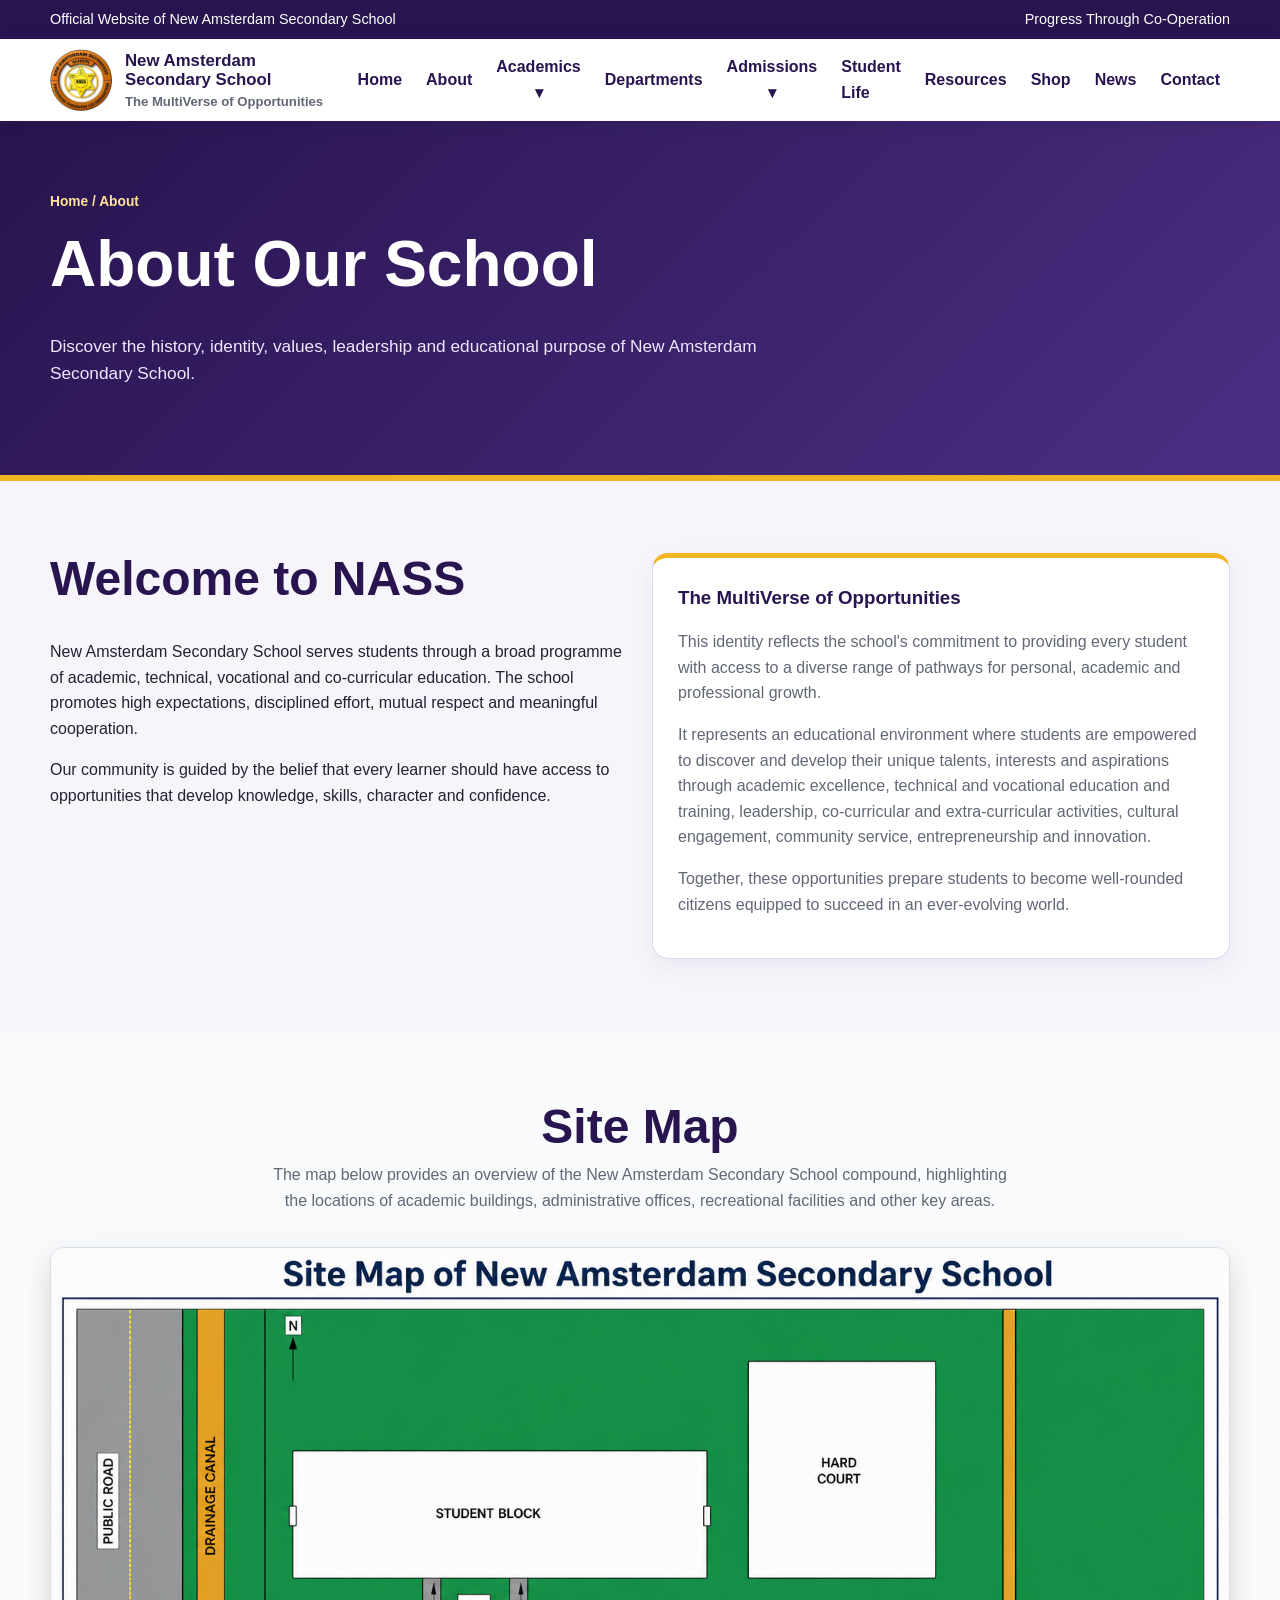
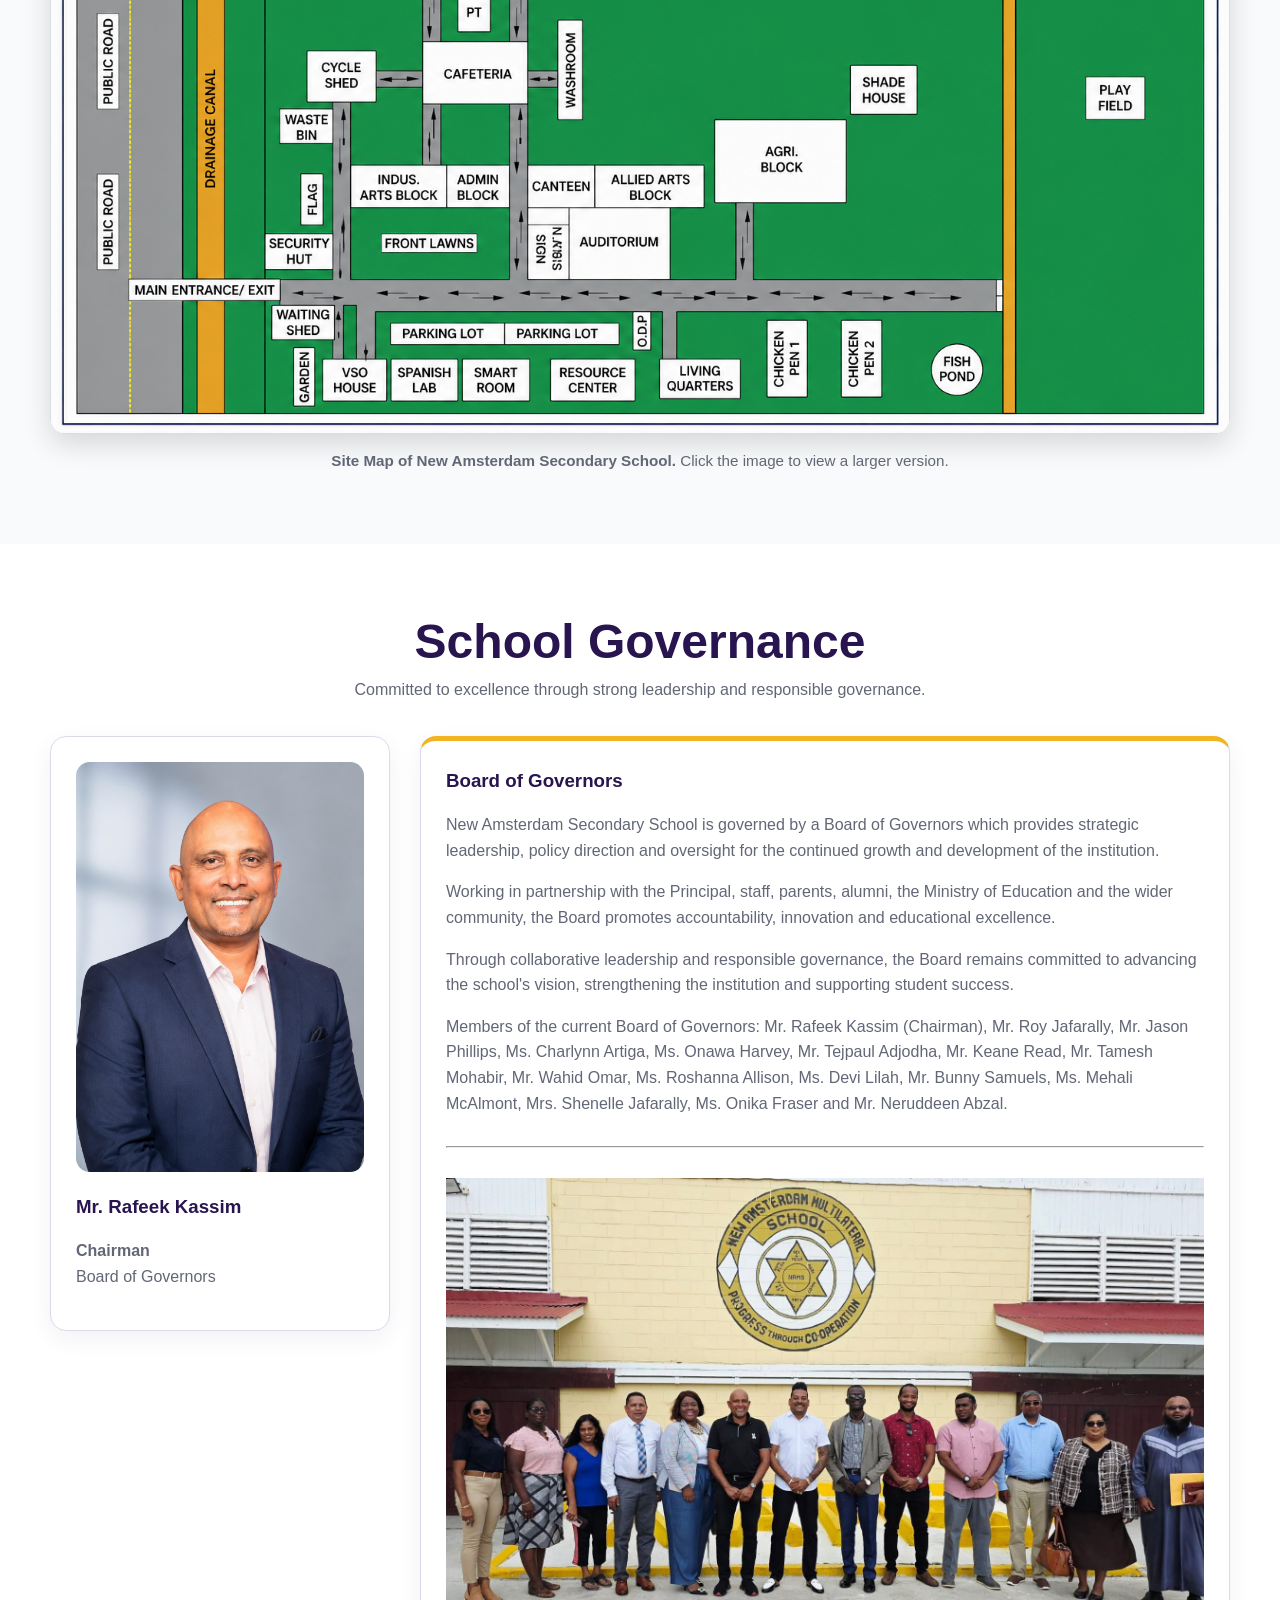
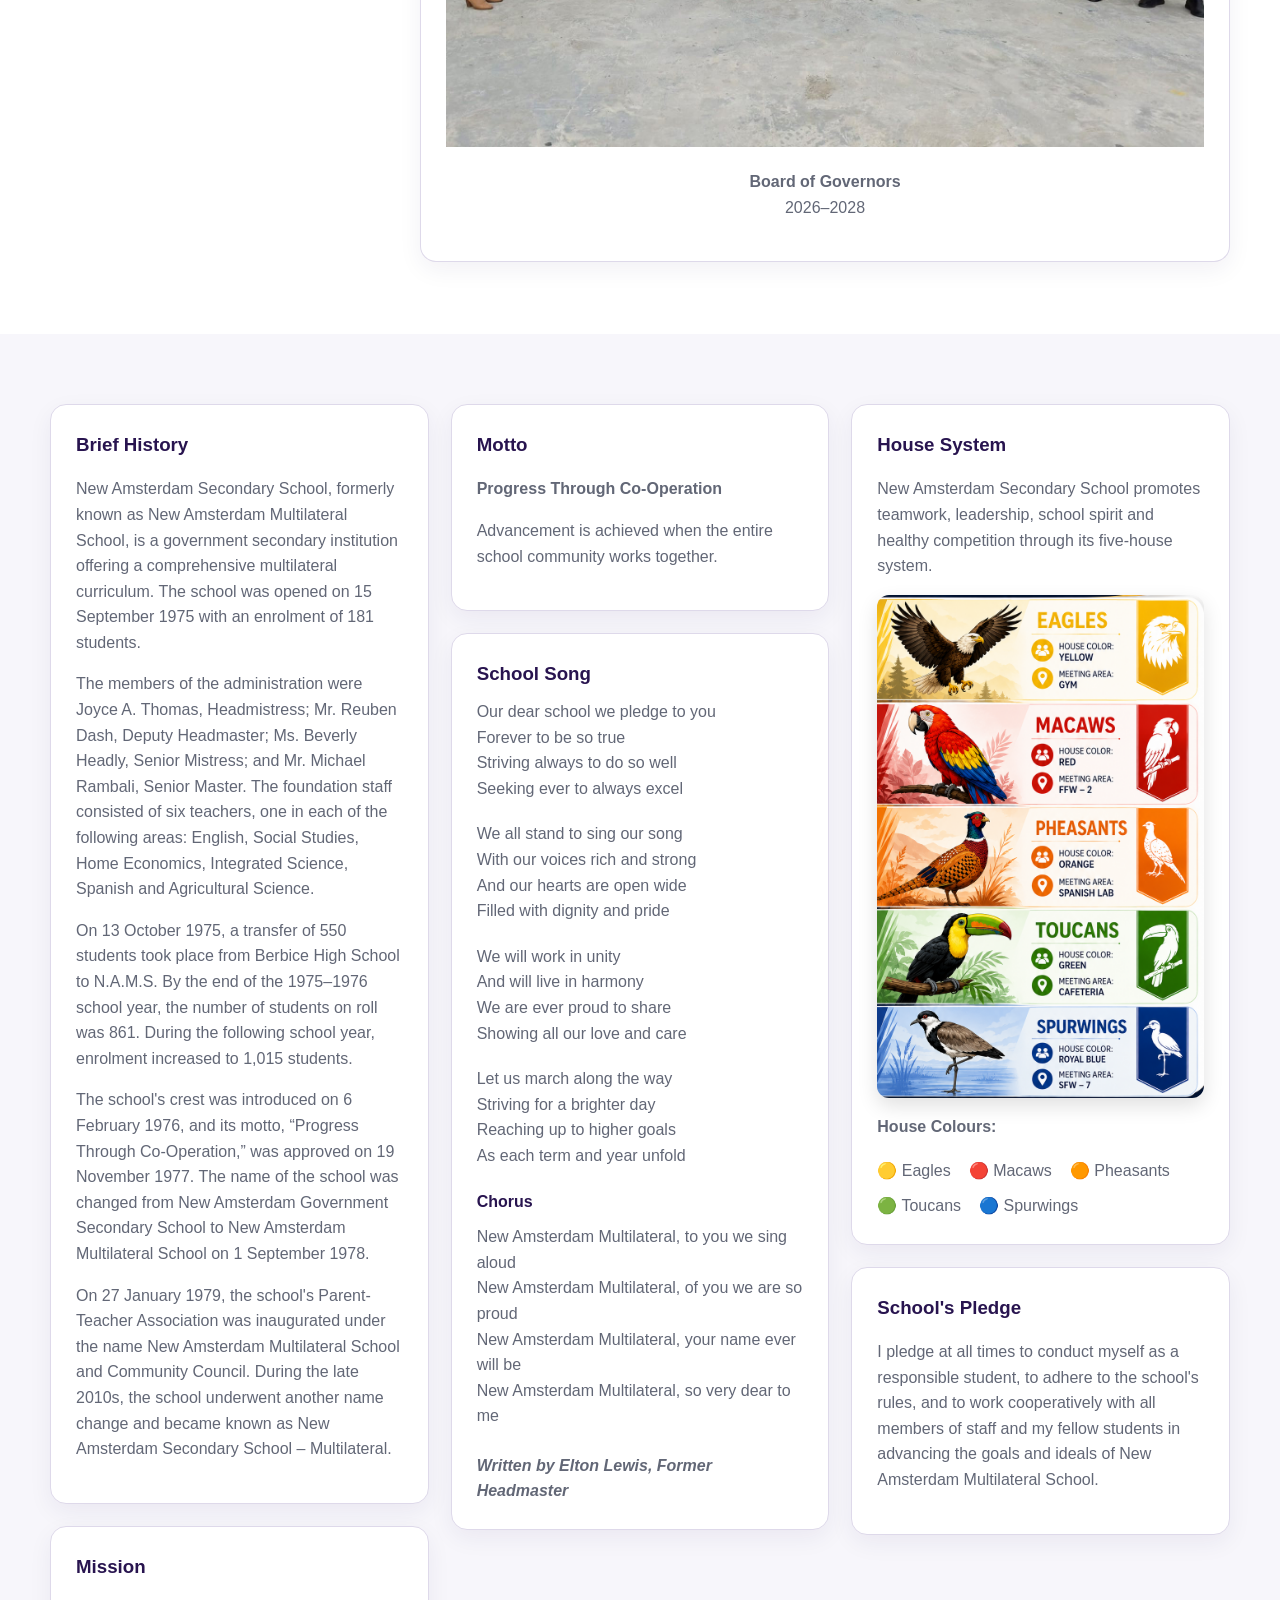
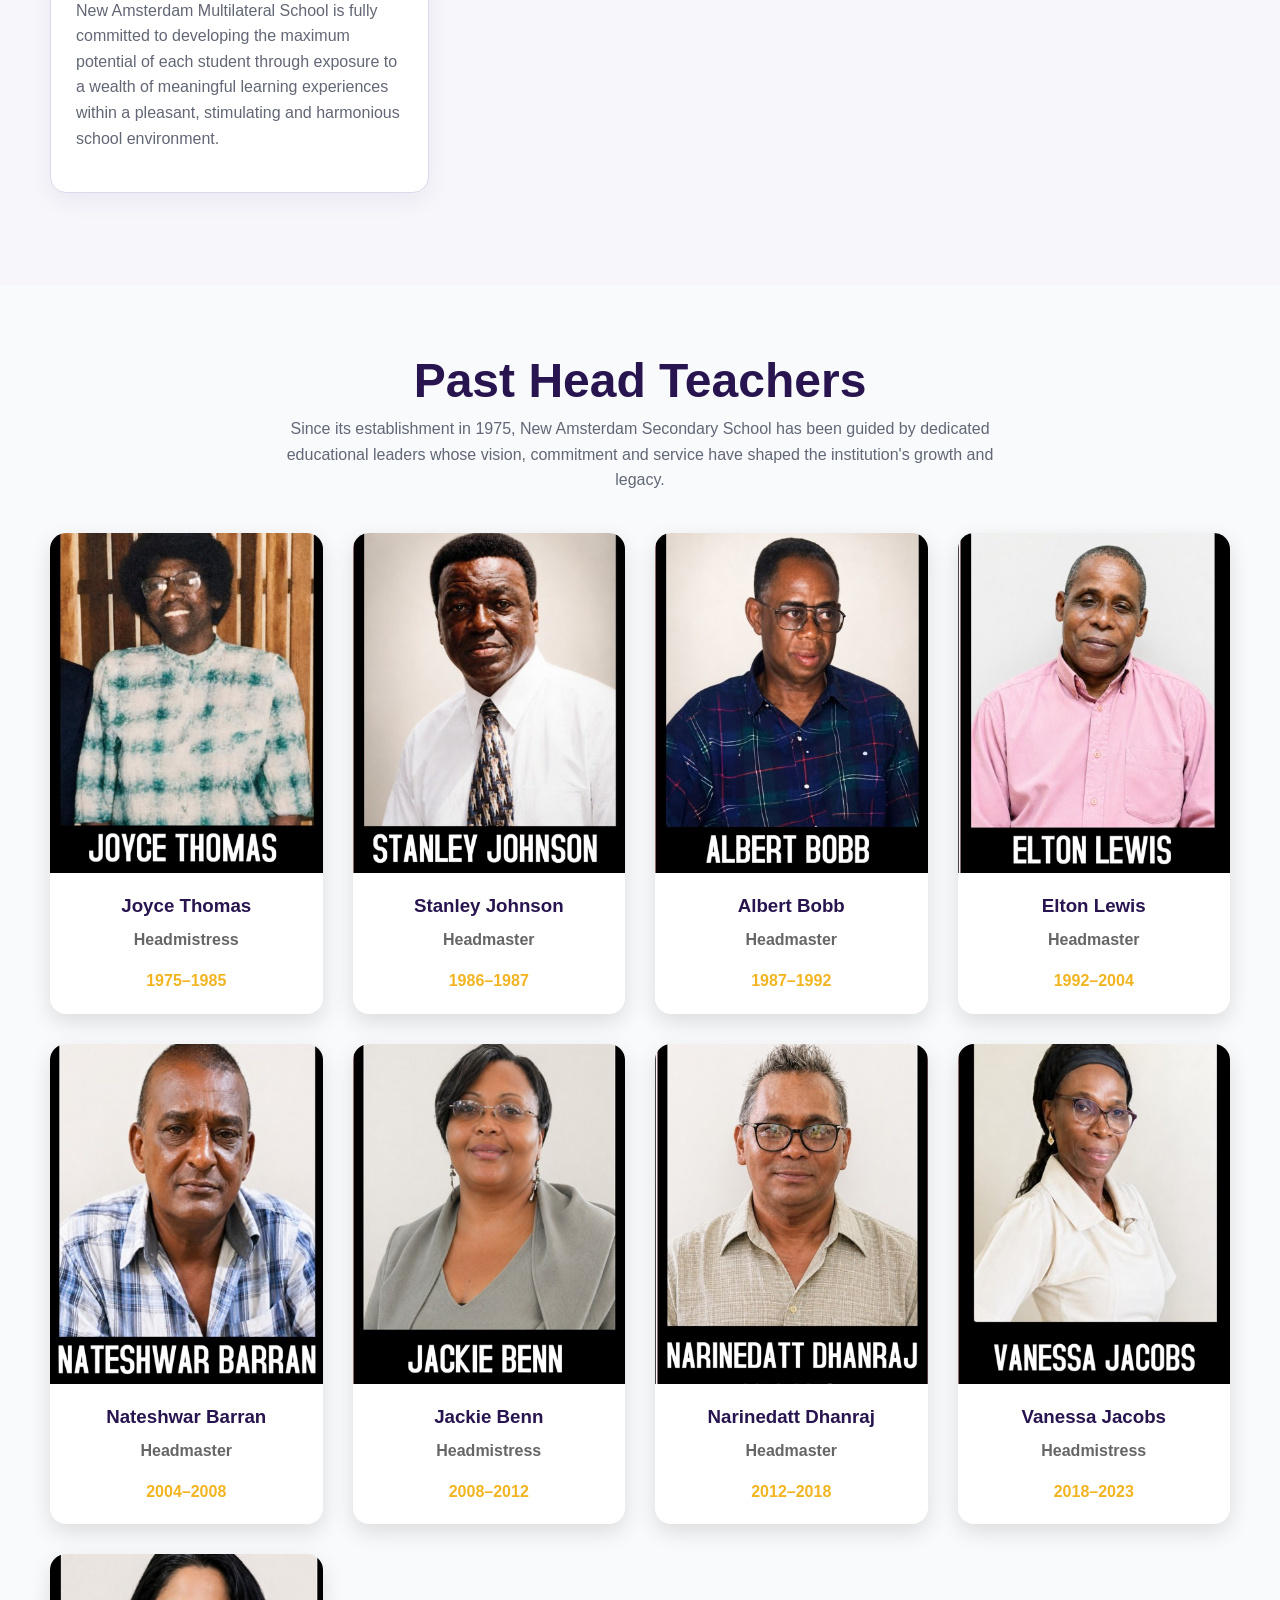
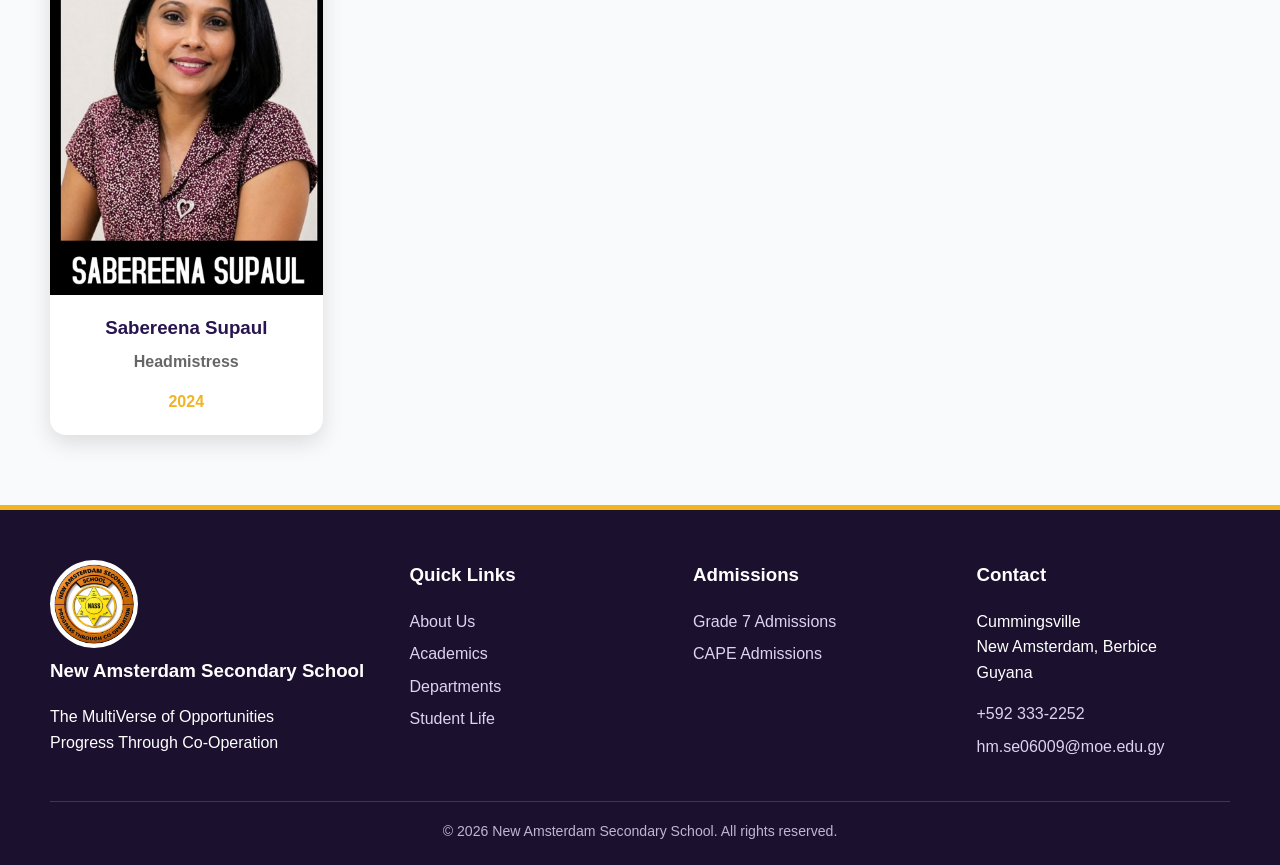
==== commit 8d3edf61: "Add files via upload" ====
--- a/about.html
+++ b/about.html
@@ -839,14 +839,6 @@
             CAPE Admissions
           </a>
 
-          <a
-            href="https://script.google.com/macros/s/AKfycbzB4xOwSAQT3T6wn8Ftz0v46wFkwLbsAv4fvyOl8fUjMCfb0Seq74mv4WgK6Ysi33HO/exec"
-            target="_blank"
-            rel="noopener"
-          >
-            Apply Online
-          </a>
-
         </div>
 
         <div>
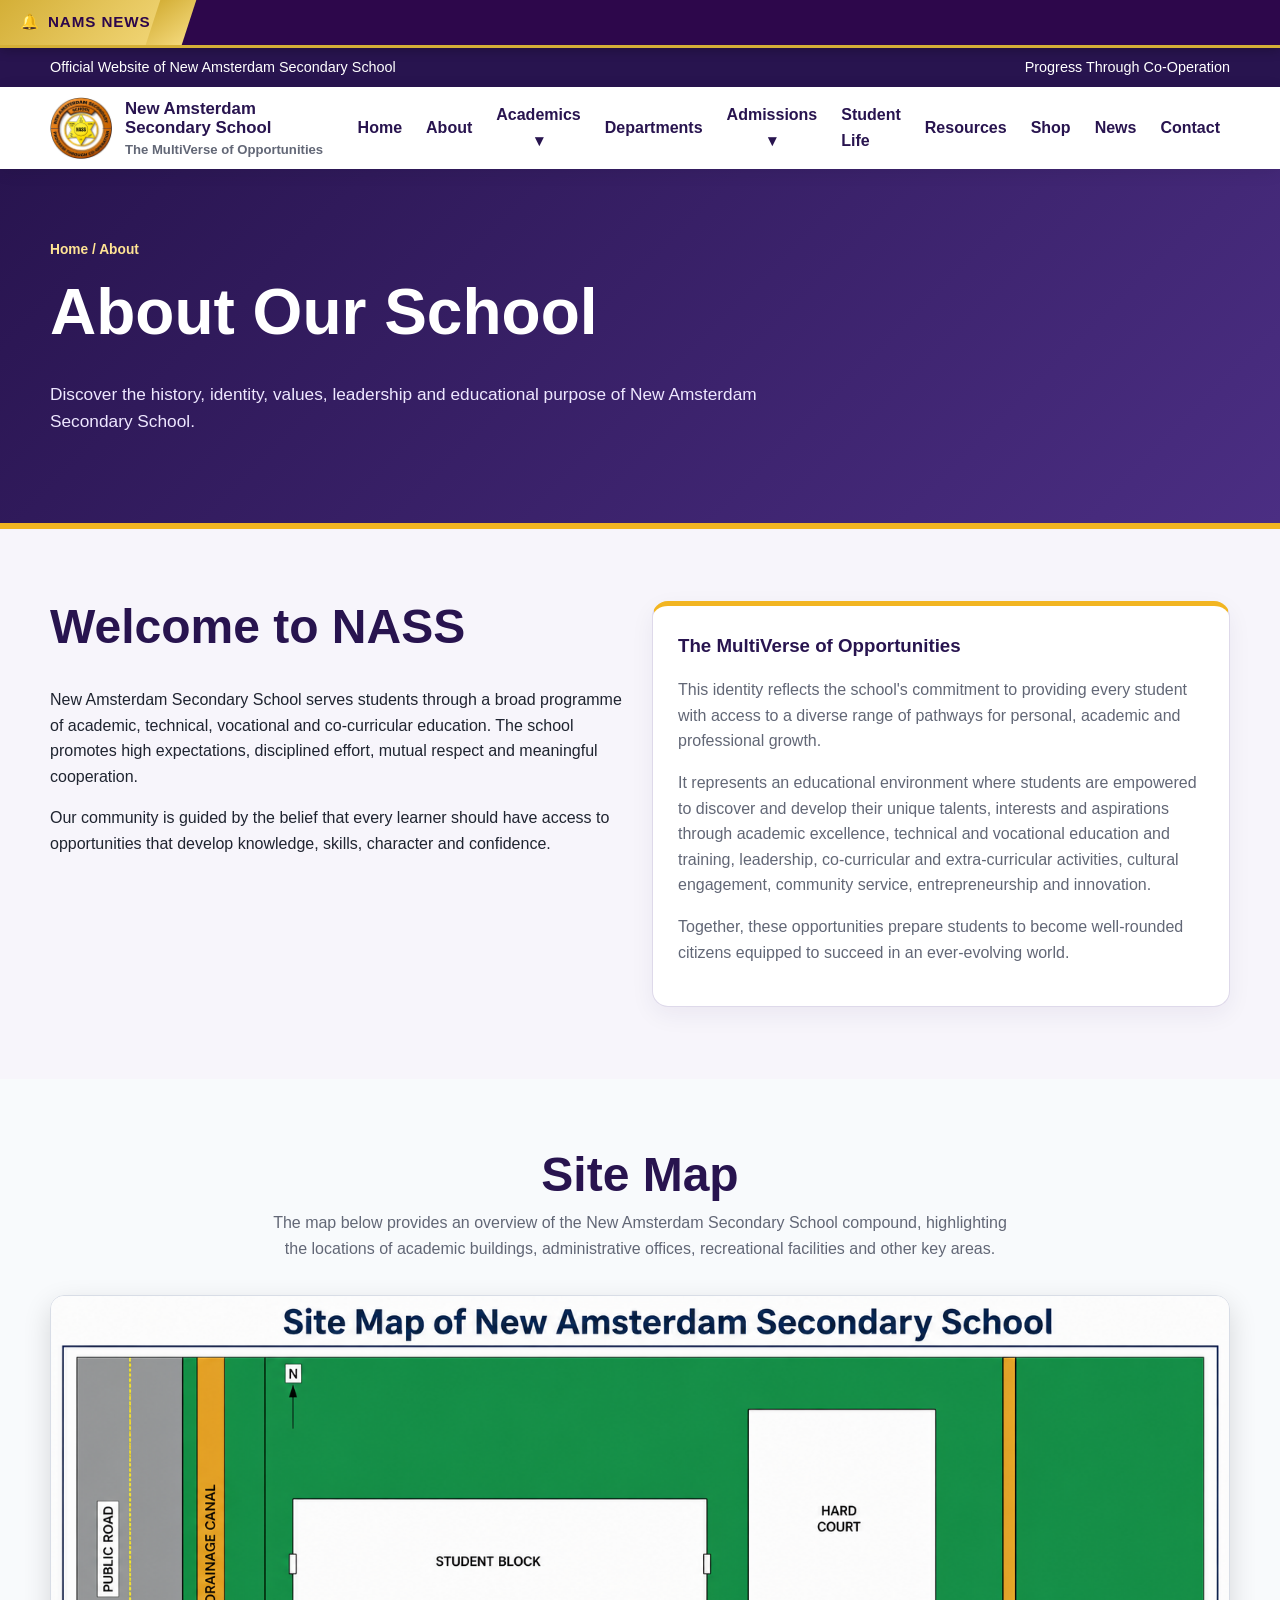
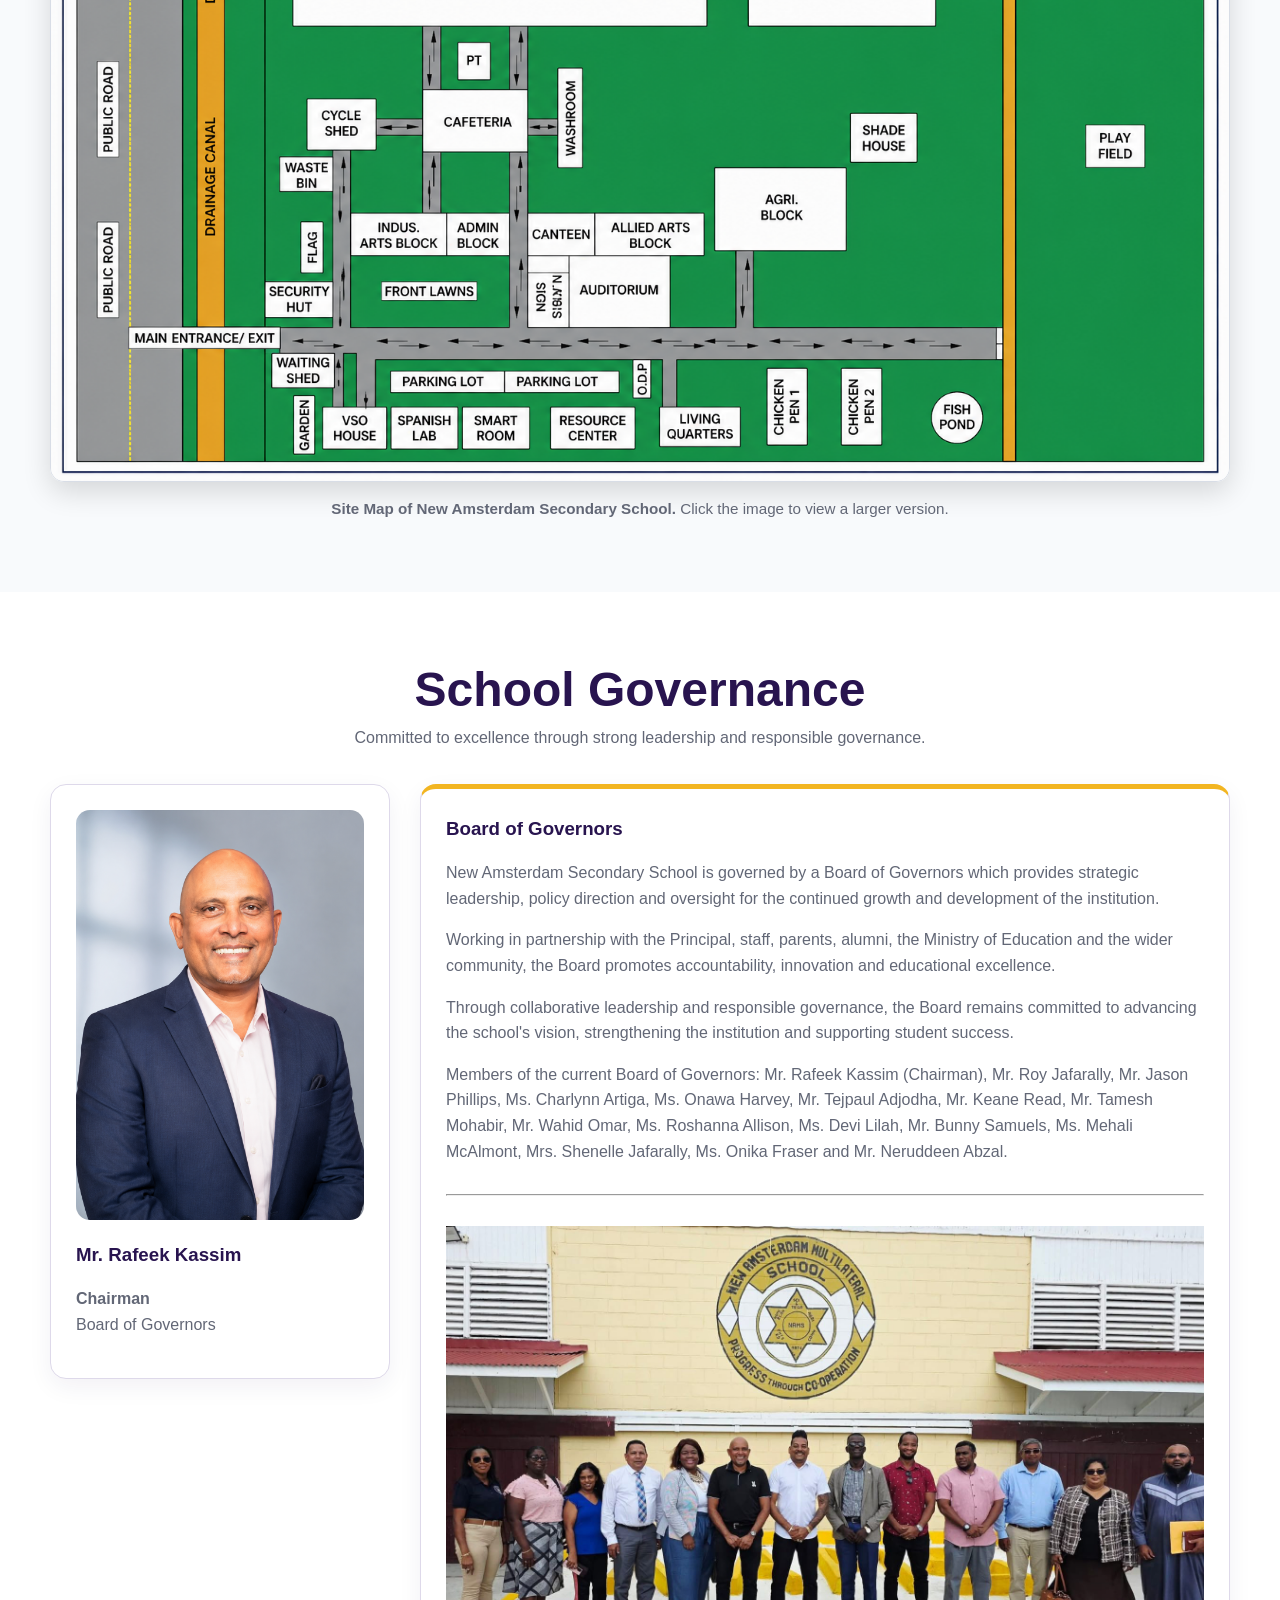
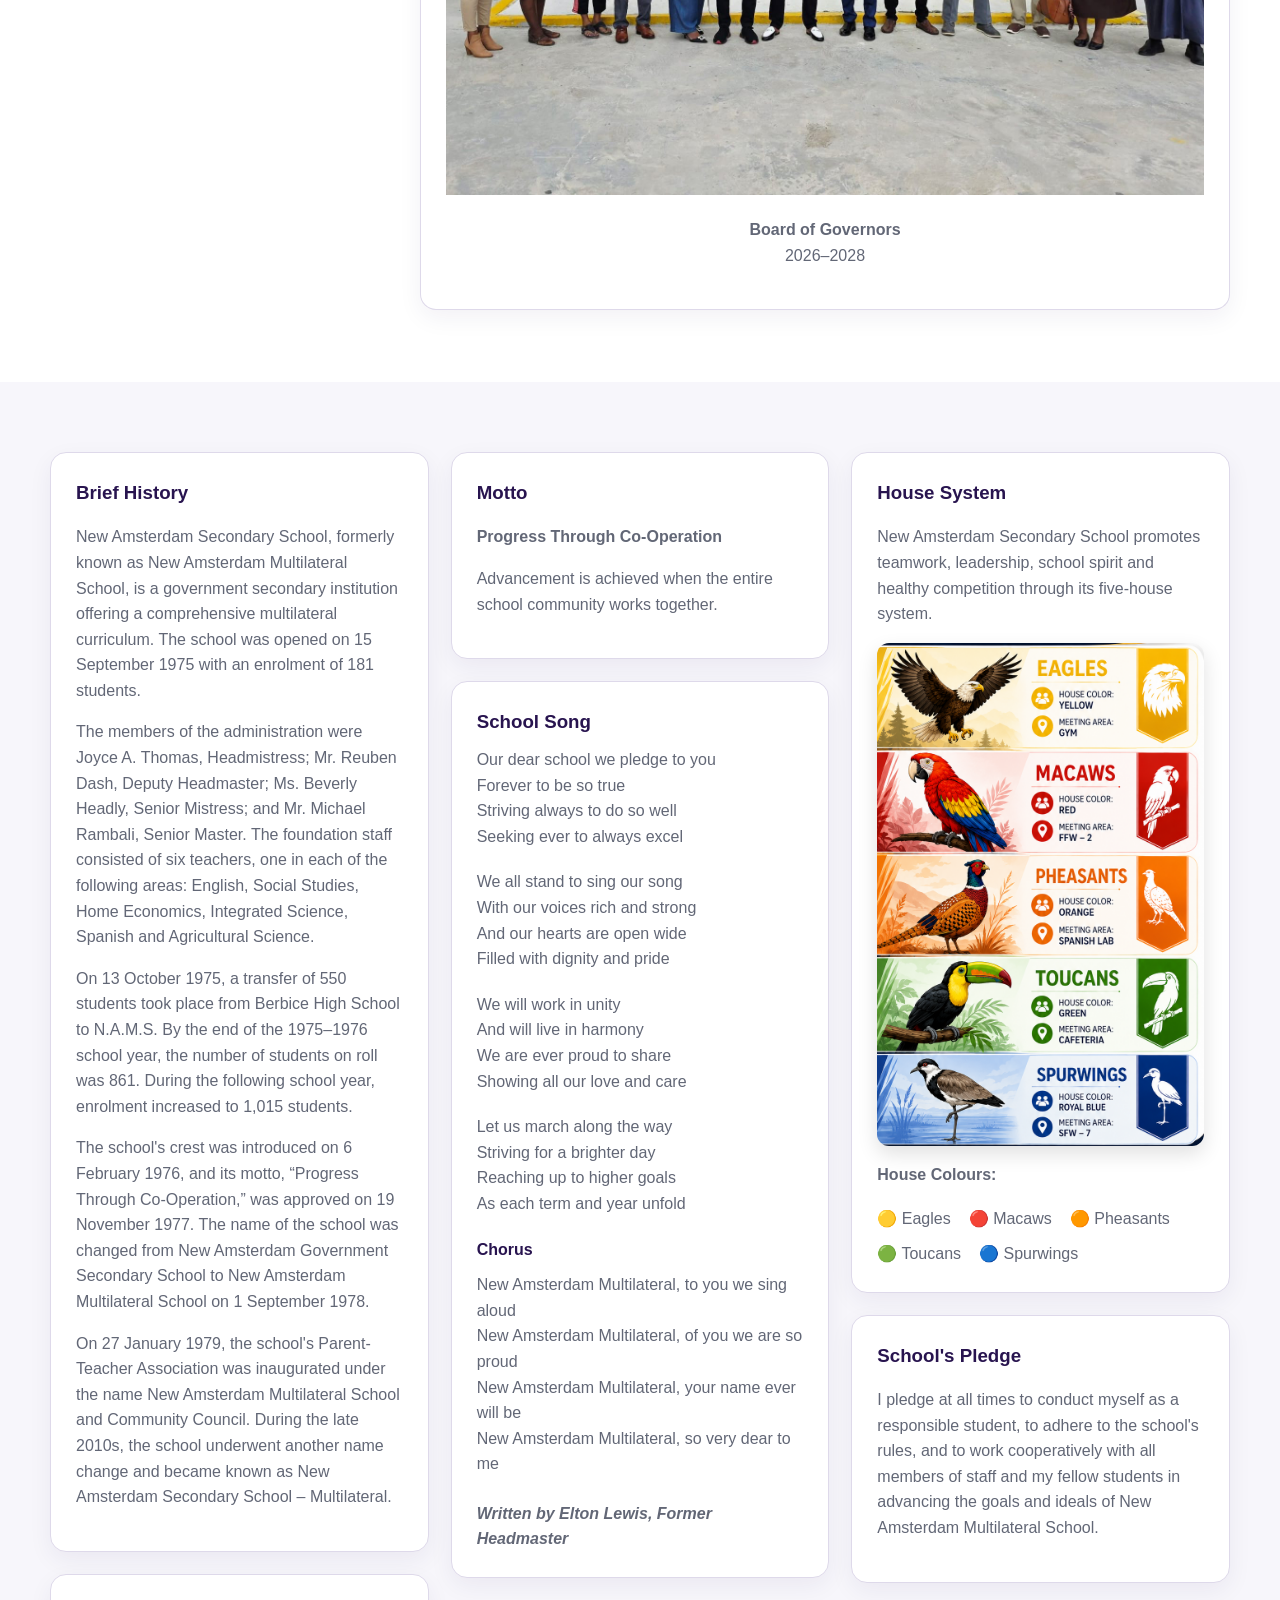
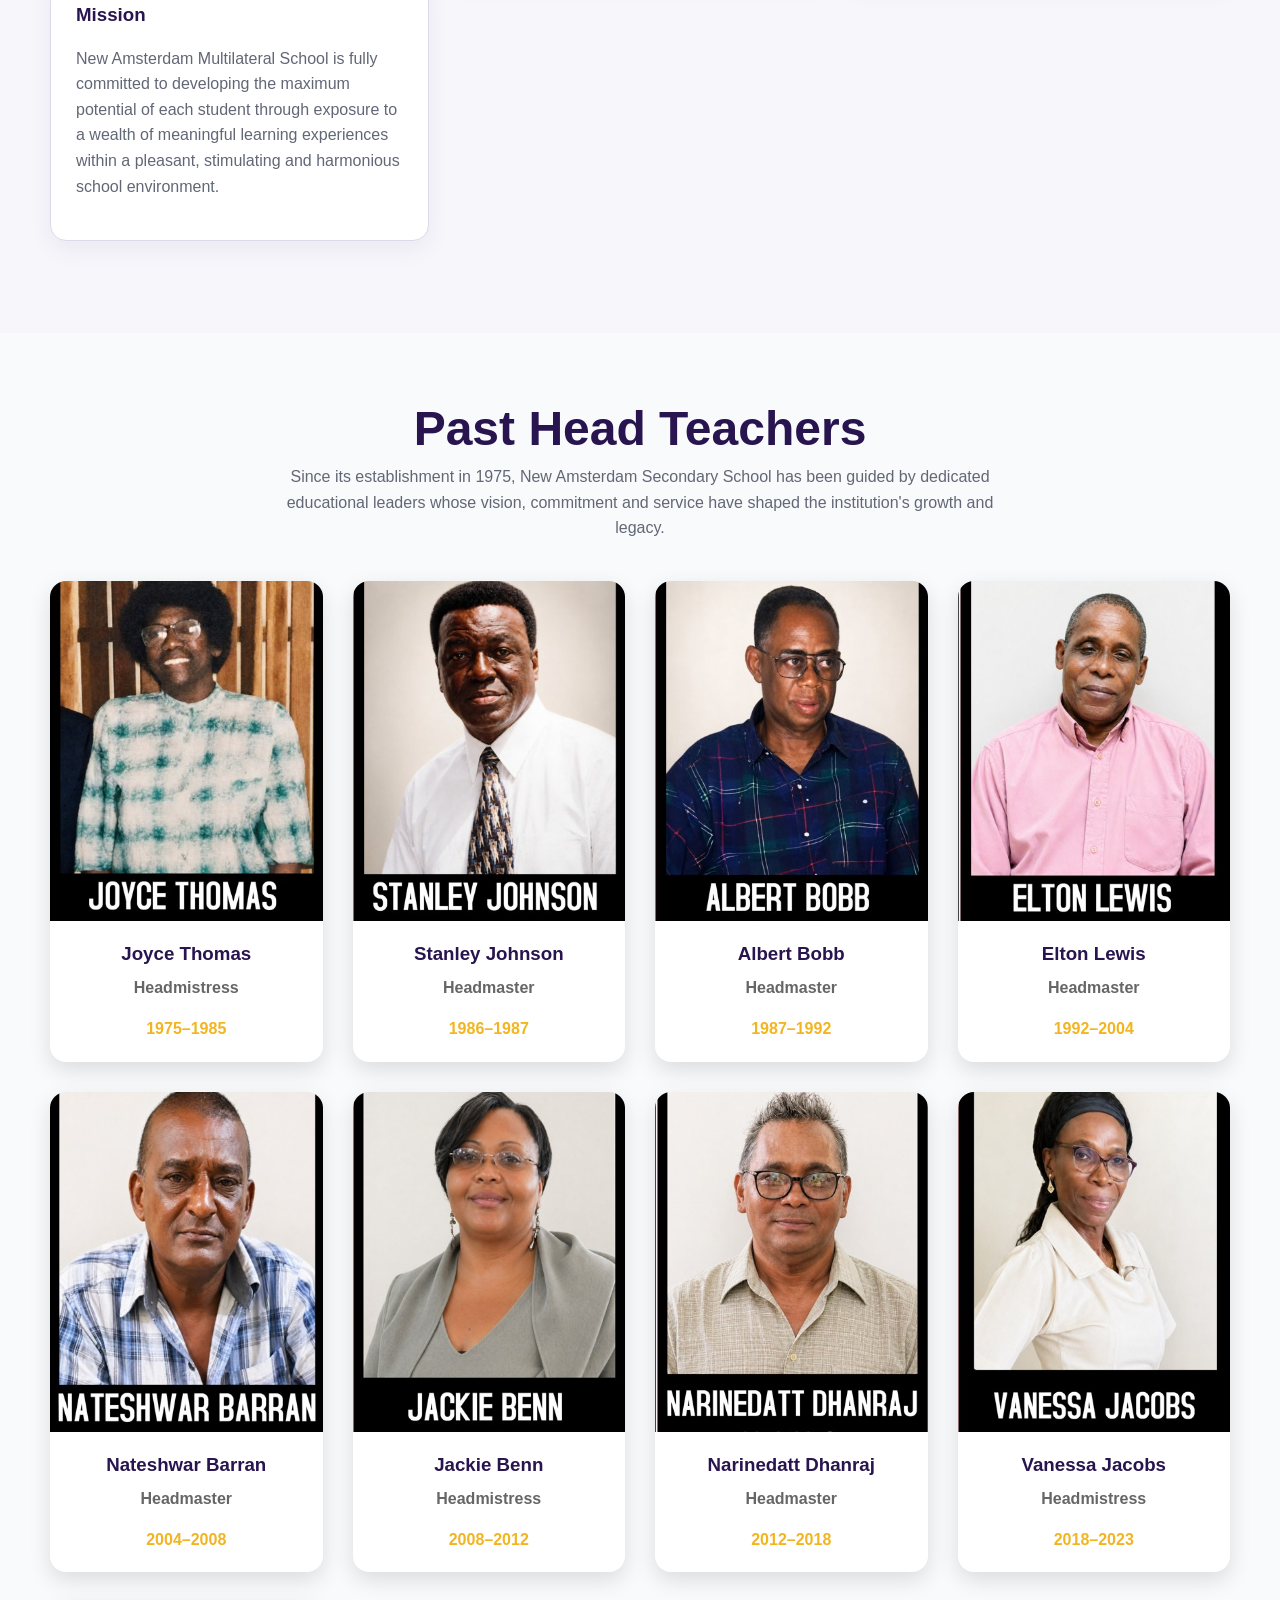
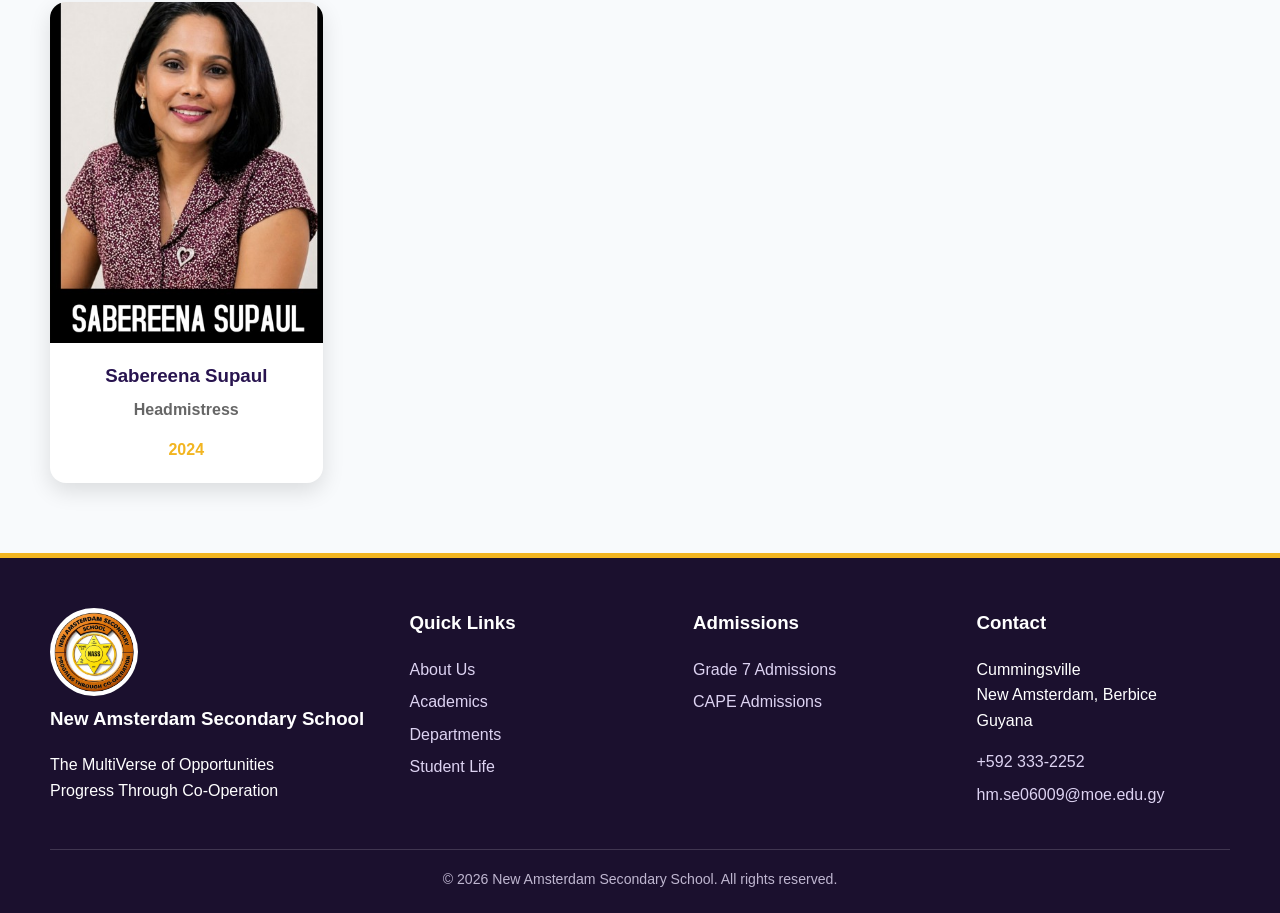
==== commit 34a43dd6: "Add files via upload" ====
--- a/about.html
+++ b/about.html
@@ -151,12 +151,158 @@
         aspect-ratio: 4 / 5;
       }
     }
+
+
+    /* NAMS NEWS TICKER */
+
+    .nams-news-ticker {
+      width: 100%;
+      min-height: 48px;
+      display: flex;
+      align-items: stretch;
+      overflow: hidden;
+      background: #2d074b;
+      border-bottom: 3px solid #d4af37;
+      box-shadow: 0 3px 10px rgba(0, 0, 0, 0.22);
+      position: relative;
+      z-index: 10000;
+      cursor: default;
+      user-select: none;
+    }
+
+    .nams-news-label {
+      flex: 0 0 auto;
+      display: flex;
+      align-items: center;
+      justify-content: center;
+      gap: 8px;
+      min-width: 150px;
+      padding: 10px 20px;
+      background: linear-gradient(135deg, #d4af37, #f3d87a);
+      color: #2d074b;
+      font-size: 0.95rem;
+      font-weight: 900;
+      letter-spacing: 0.06em;
+      text-transform: uppercase;
+      position: relative;
+      z-index: 2;
+      box-shadow: 5px 0 12px rgba(0, 0, 0, 0.18);
+    }
+
+    .nams-news-label::after {
+      content: "";
+      position: absolute;
+      top: 0;
+      right: -18px;
+      width: 36px;
+      height: 100%;
+      background: inherit;
+      transform: skewX(-18deg);
+      z-index: -1;
+    }
+
+    .nams-news-window {
+      flex: 1 1 auto;
+      min-width: 0;
+      overflow: hidden;
+      display: flex;
+      align-items: center;
+      white-space: nowrap;
+      pointer-events: none;
+    }
+
+    .nams-news-track {
+      display: inline-flex;
+      align-items: center;
+      width: max-content;
+      padding-left: 100%;
+      animation: namsTickerScroll 24s linear infinite;
+      will-change: transform;
+    }
+
+    .nams-news-message {
+      display: inline-flex;
+      align-items: center;
+      gap: 12px;
+      padding: 0 42px;
+      color: #ffffff;
+      font-size: 1rem;
+      font-weight: 700;
+      letter-spacing: 0.01em;
+    }
+
+    .nams-news-message strong {
+      color: #f3d87a;
+      font-weight: 900;
+    }
+
+    .nams-news-ticker:hover .nams-news-track {
+      animation-play-state: paused;
+    }
+
+    @keyframes namsTickerScroll {
+      from {
+        transform: translateX(0);
+      }
+
+      to {
+        transform: translateX(-100%);
+      }
+    }
+
+    @media (max-width: 700px) {
+      .nams-news-ticker {
+        min-height: 44px;
+      }
+
+      .nams-news-label {
+        min-width: 112px;
+        padding: 9px 12px;
+        font-size: 0.76rem;
+        letter-spacing: 0.035em;
+      }
+
+      .nams-news-message {
+        padding: 0 28px;
+        font-size: 0.9rem;
+      }
+    }
+
   </style>
 </head>
 
 <body>
 
   <a class="skip" href="#main">Skip to content</a>
+
+
+  <!-- NAMS NEWS TICKER -->
+
+  <div class="nams-news-ticker" role="region" aria-label="Important school announcement">
+    <div class="nams-news-label">
+      <span aria-hidden="true">🔔</span>
+      NAMS News
+    </div>
+
+    <div class="nams-news-window">
+      <div class="nams-news-track">
+        <div class="nams-news-message">
+          <span aria-hidden="true">🎓</span>
+          <strong>NEW GRADE 7 STUDENTS:</strong>
+          Orientation Exercise
+          <span aria-hidden="true">•</span>
+          Wednesday, August 26, 2026
+          <span aria-hidden="true">•</span>
+          9:00 AM
+          <span aria-hidden="true">•</span>
+          New Amsterdam Secondary School
+          <span aria-hidden="true">•</span>
+          Discover the MultiVerse of Opportunities
+          <span aria-hidden="true">💜💛</span>
+        </div>
+      </div>
+    </div>
+  </div>
 
   <div class="utility">
     <div class="container">
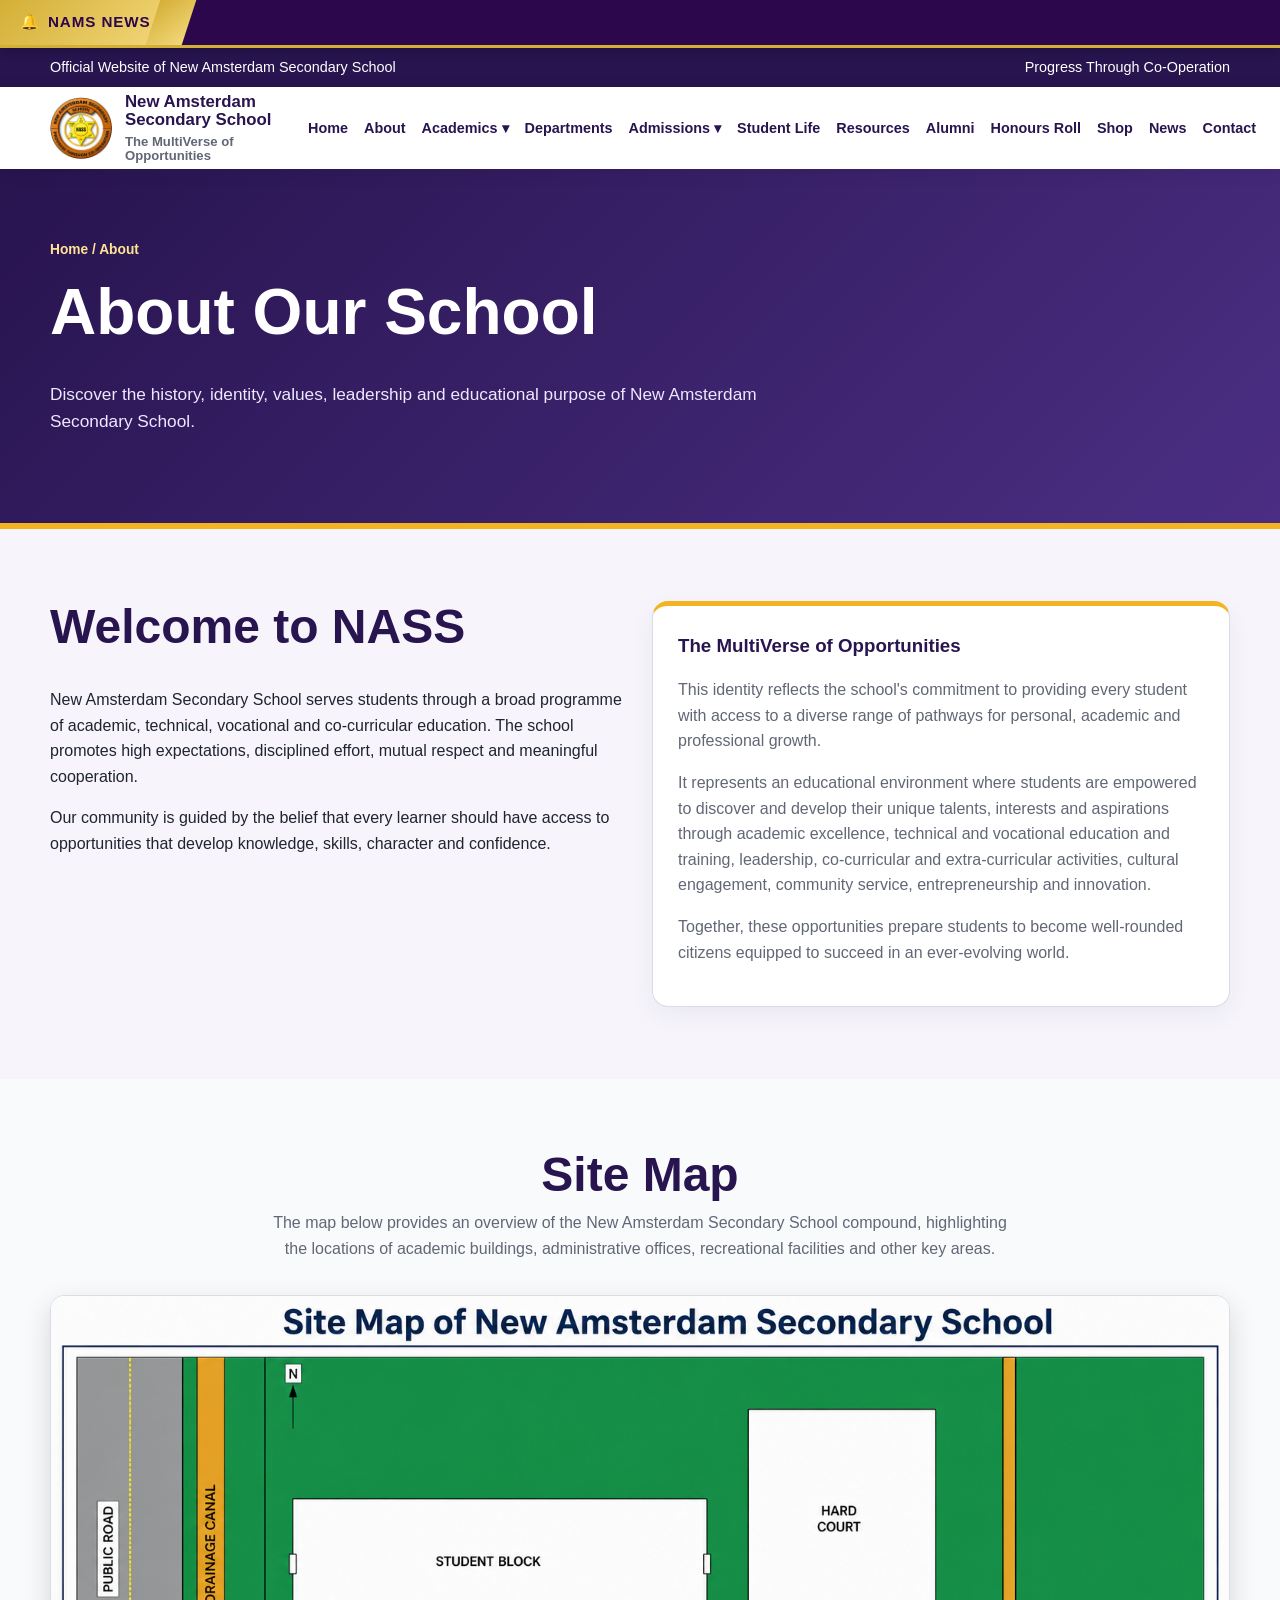
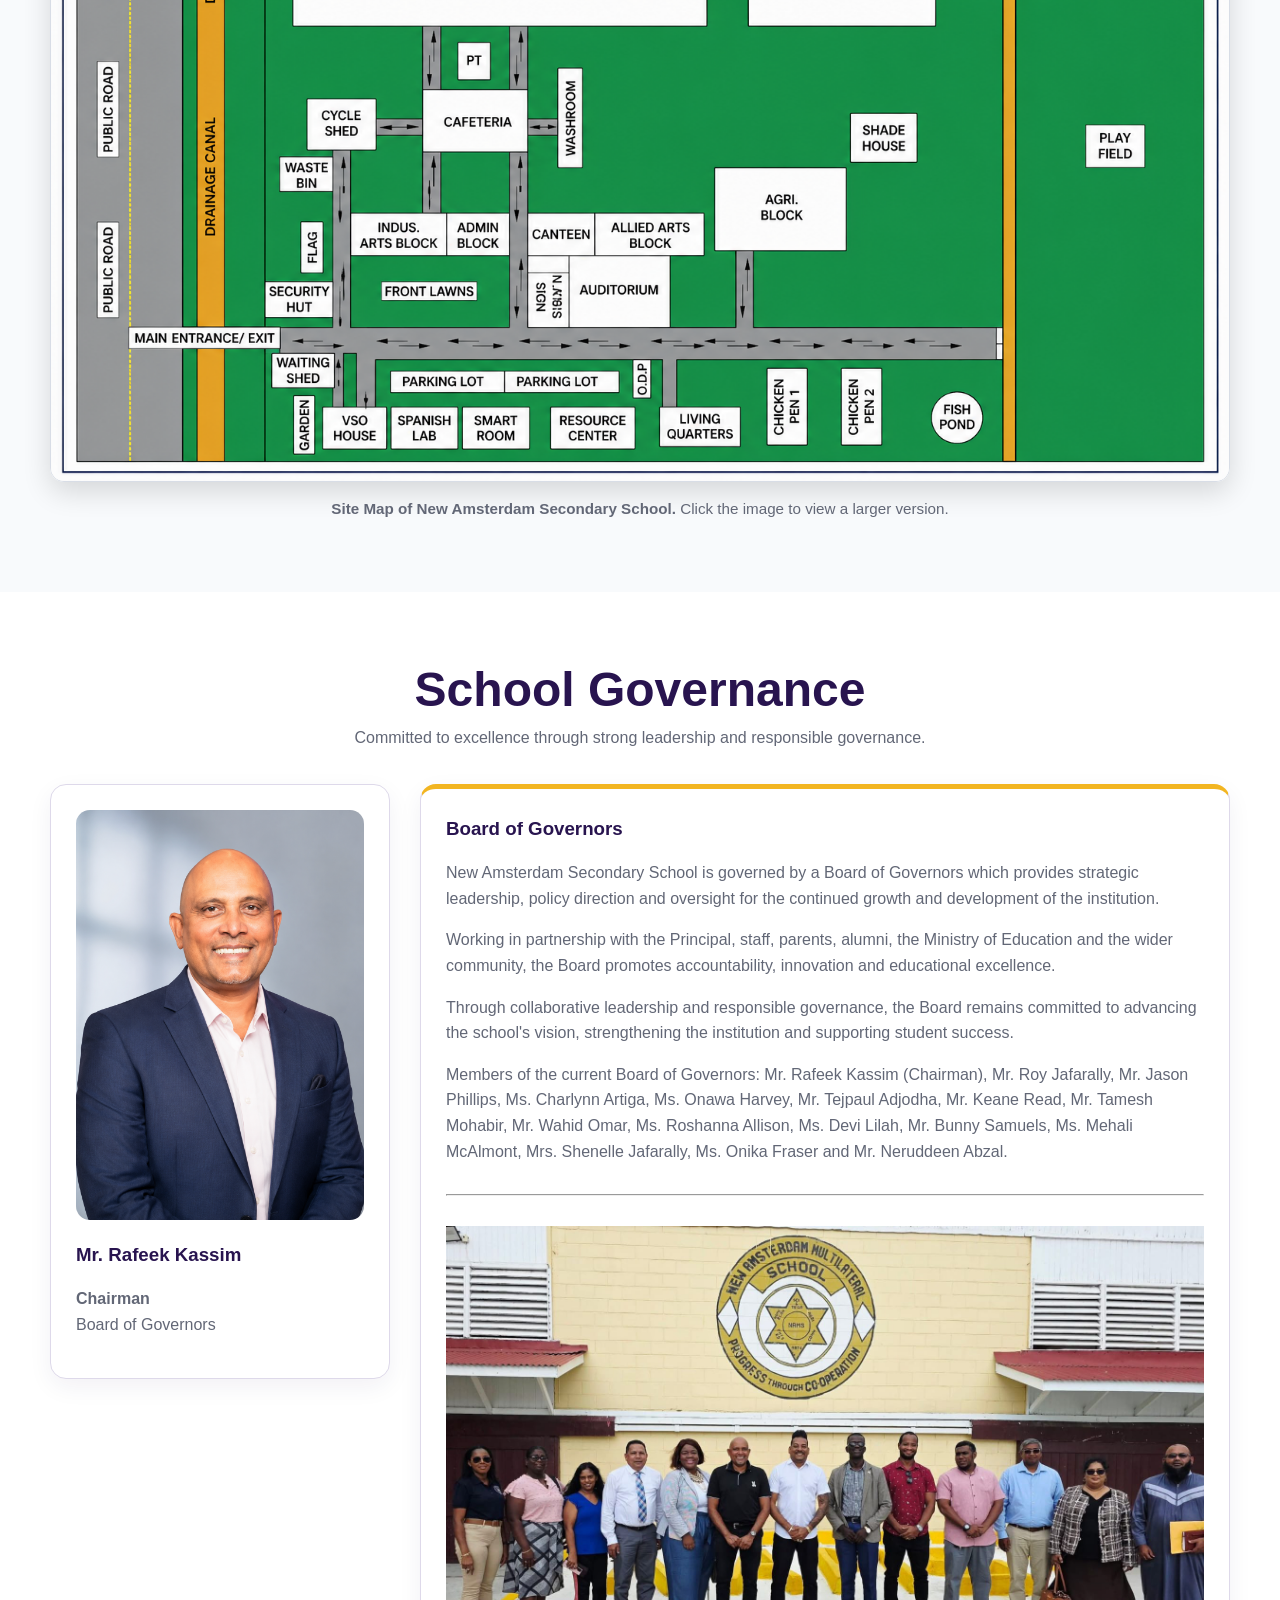
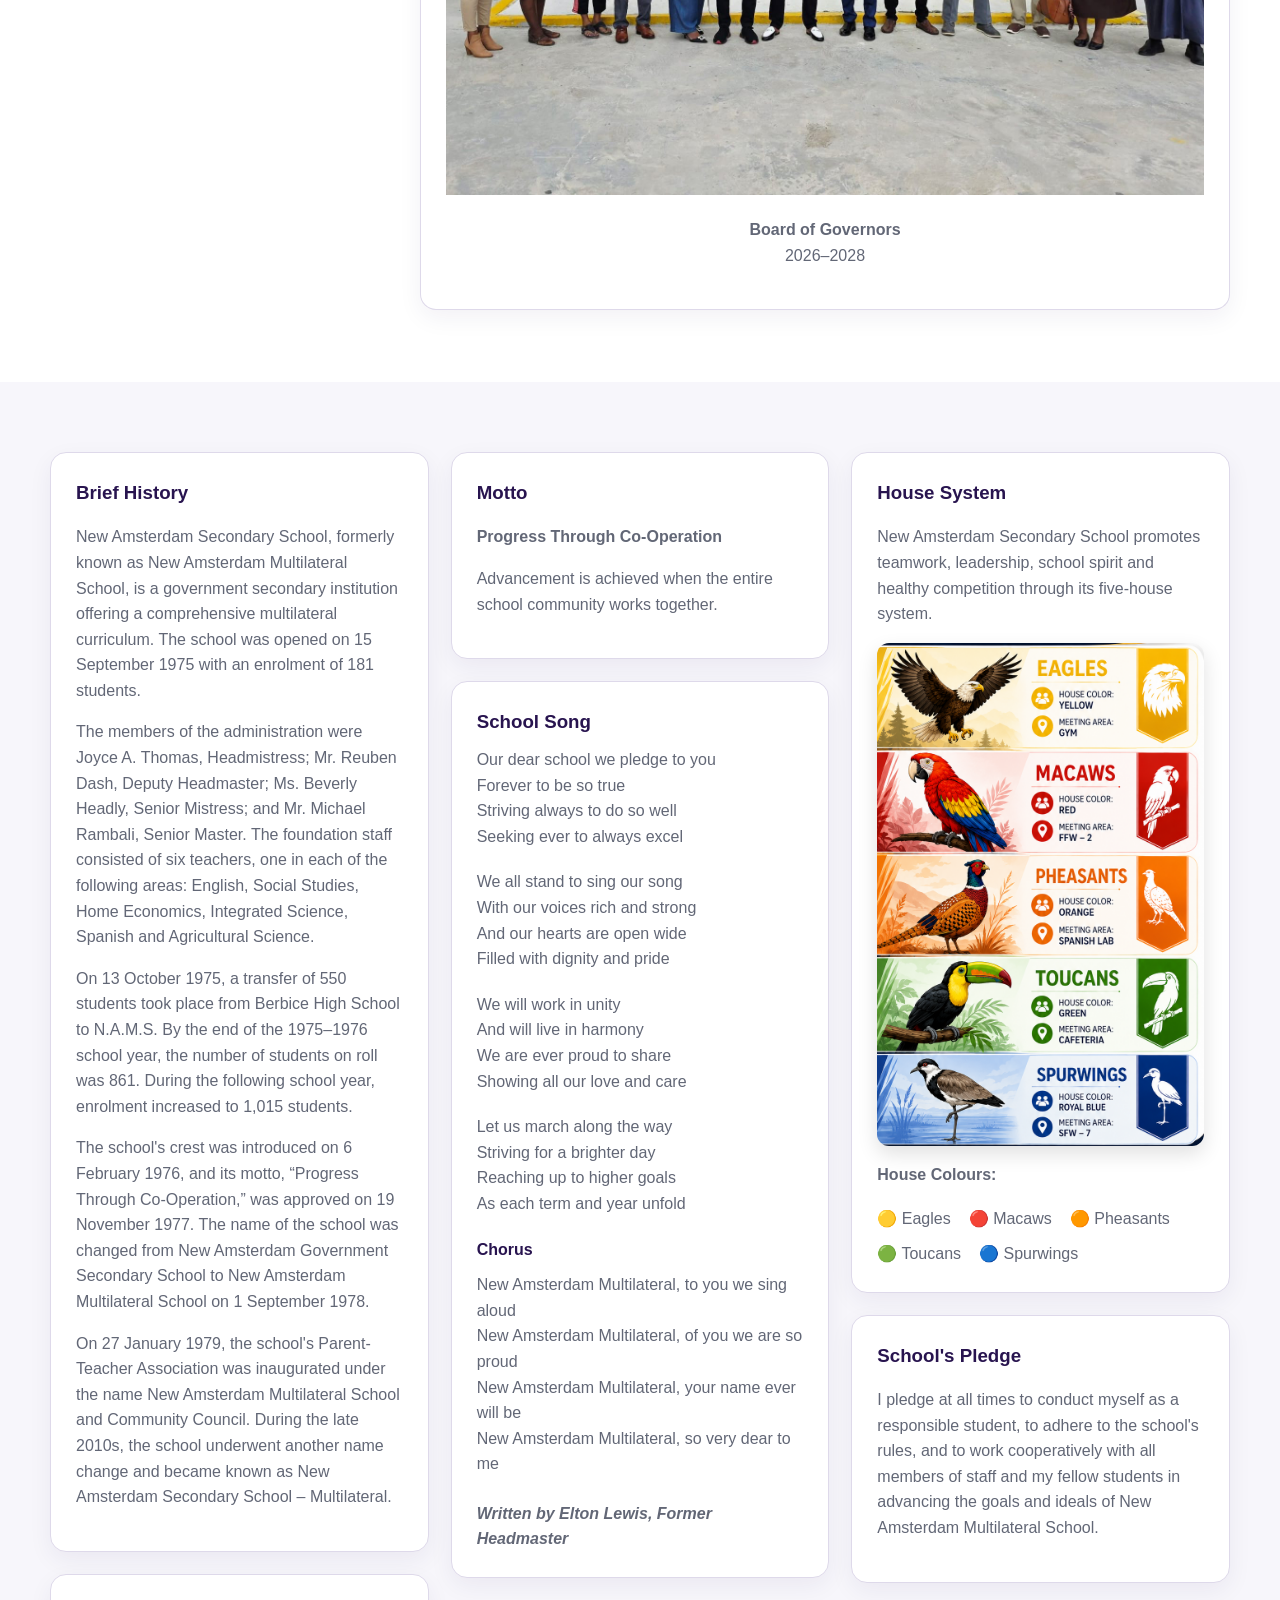
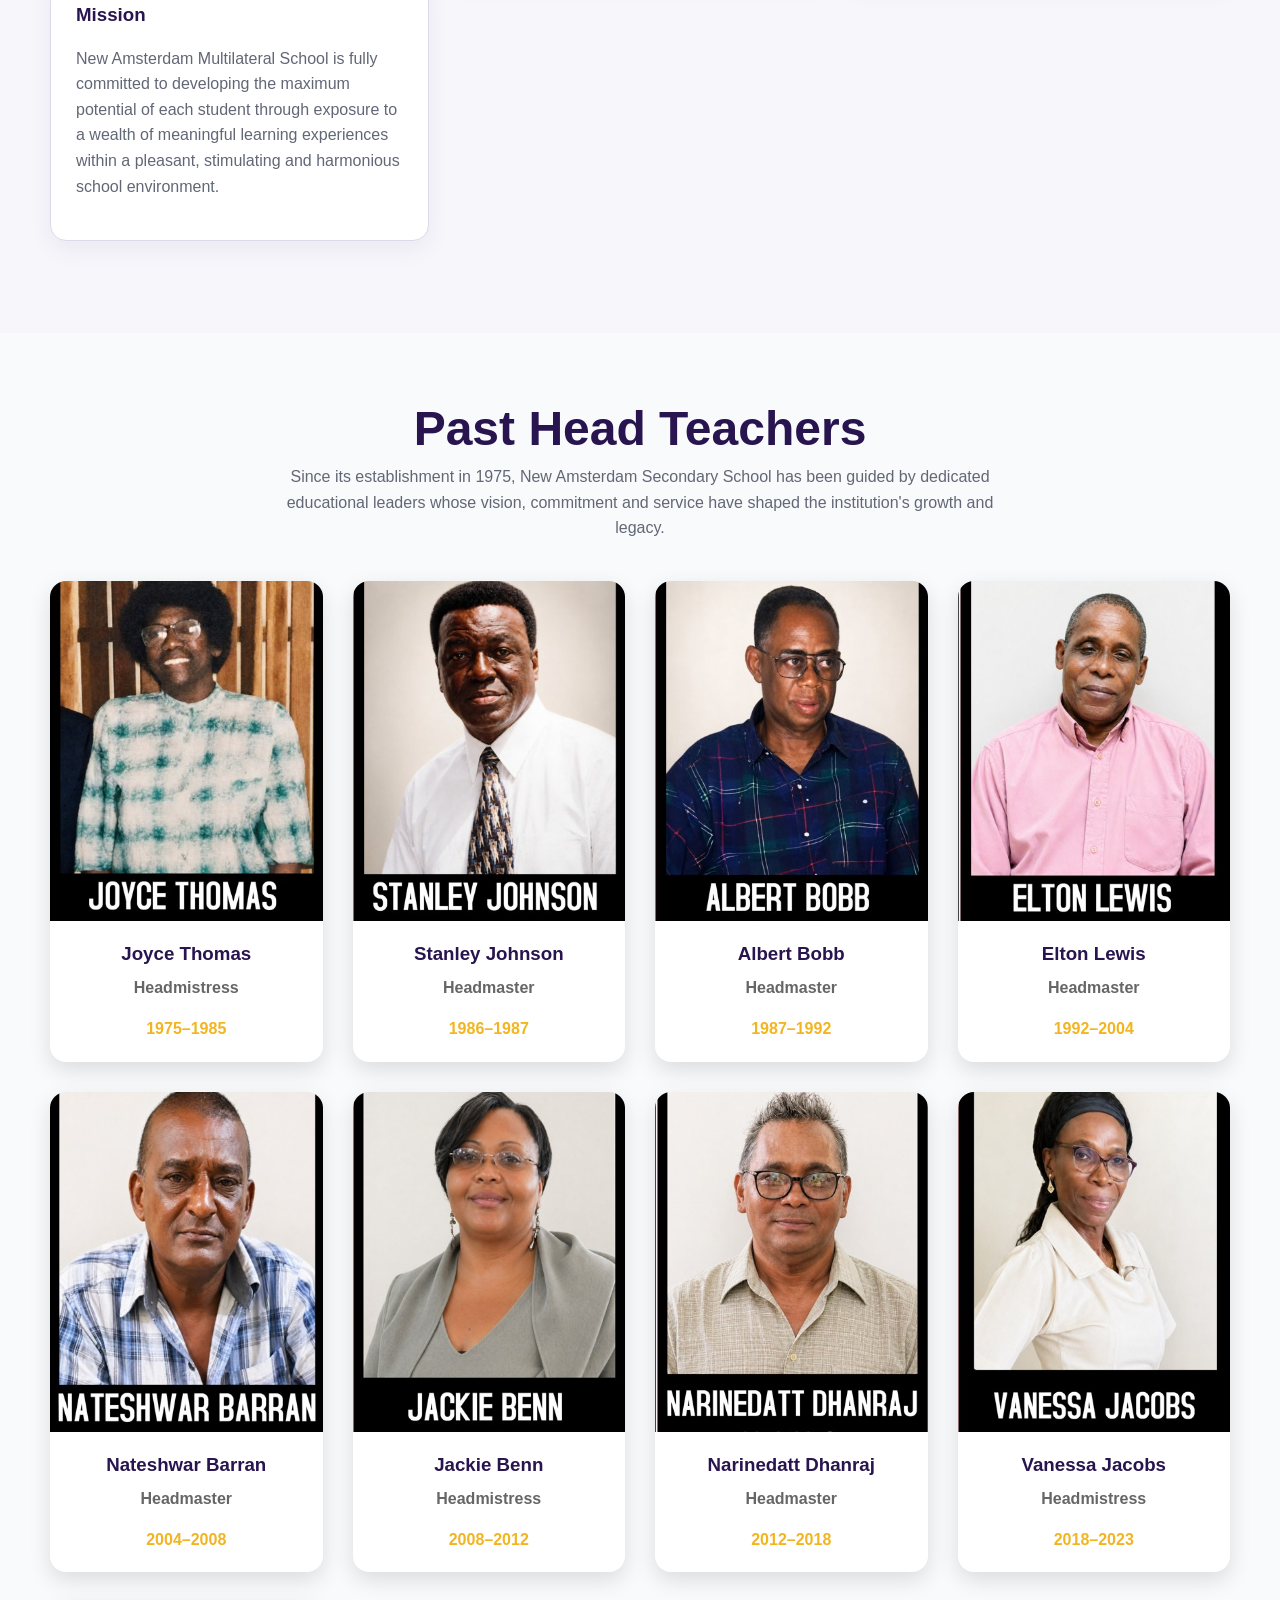
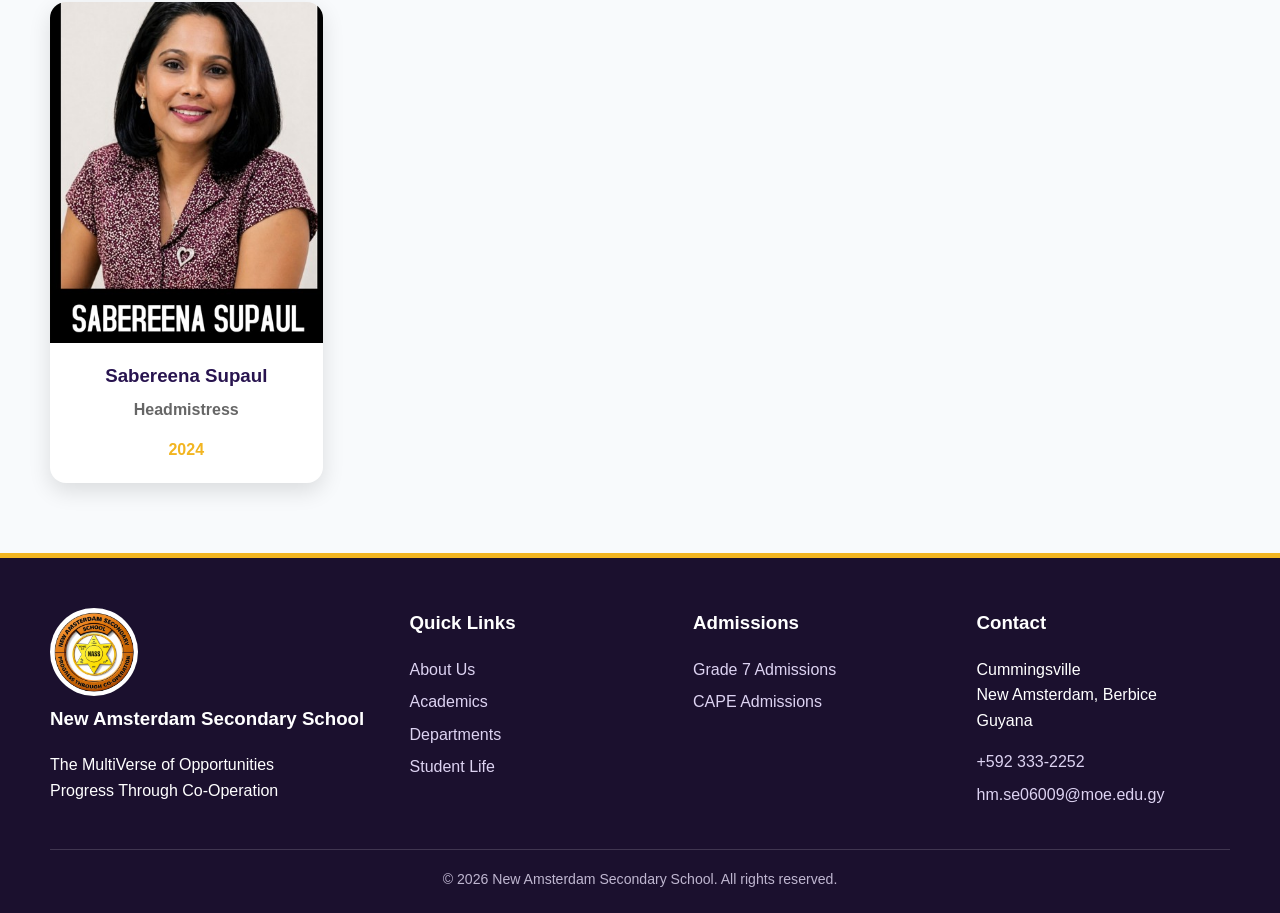
==== commit c55ae229: "Add files via upload" ====
--- a/about.html
+++ b/about.html
@@ -269,6 +269,17 @@
     }
 
   </style>
+
+<style>
+@media (min-width:1100px){
+  .site-header .brand-row{gap:16px}
+  .site-header .brand{flex:0 1 300px;min-width:235px}
+  .site-header .nav{gap:2px;flex-wrap:nowrap;align-items:center;justify-content:flex-end}
+  .site-header .nav>a,.site-header .dropbtn{padding-left:7px;padding-right:7px;font-size:.9rem;white-space:nowrap}
+  .site-header .brand-name,.site-header .brand-tag{line-height:1.08}
+}
+</style>
+
 </head>
 
 <body>
@@ -288,14 +299,7 @@
       <div class="nams-news-track">
         <div class="nams-news-message">
           <span aria-hidden="true">🎓</span>
-          <strong>NEW GRADE 7 STUDENTS:</strong>
-          Orientation Exercise
-          <span aria-hidden="true">•</span>
-          Wednesday, August 26, 2026
-          <span aria-hidden="true">•</span>
-          9:00 AM
-          <span aria-hidden="true">•</span>
-          New Amsterdam Secondary School
+          <strong>WELCOME TO THE MultiVerse:</strong>
           <span aria-hidden="true">•</span>
           Discover the MultiVerse of Opportunities
           <span aria-hidden="true">💜💛</span>
@@ -391,6 +395,8 @@
         <a href="student-life.html">Student Life</a>
 
         <a href="resources.html">Resources</a>
+                <a href="alumni.html">Alumni</a>
+                <a href="honours-roll.html">Honours Roll</a>
 
         <a href="shop.html">Shop</a>
 
